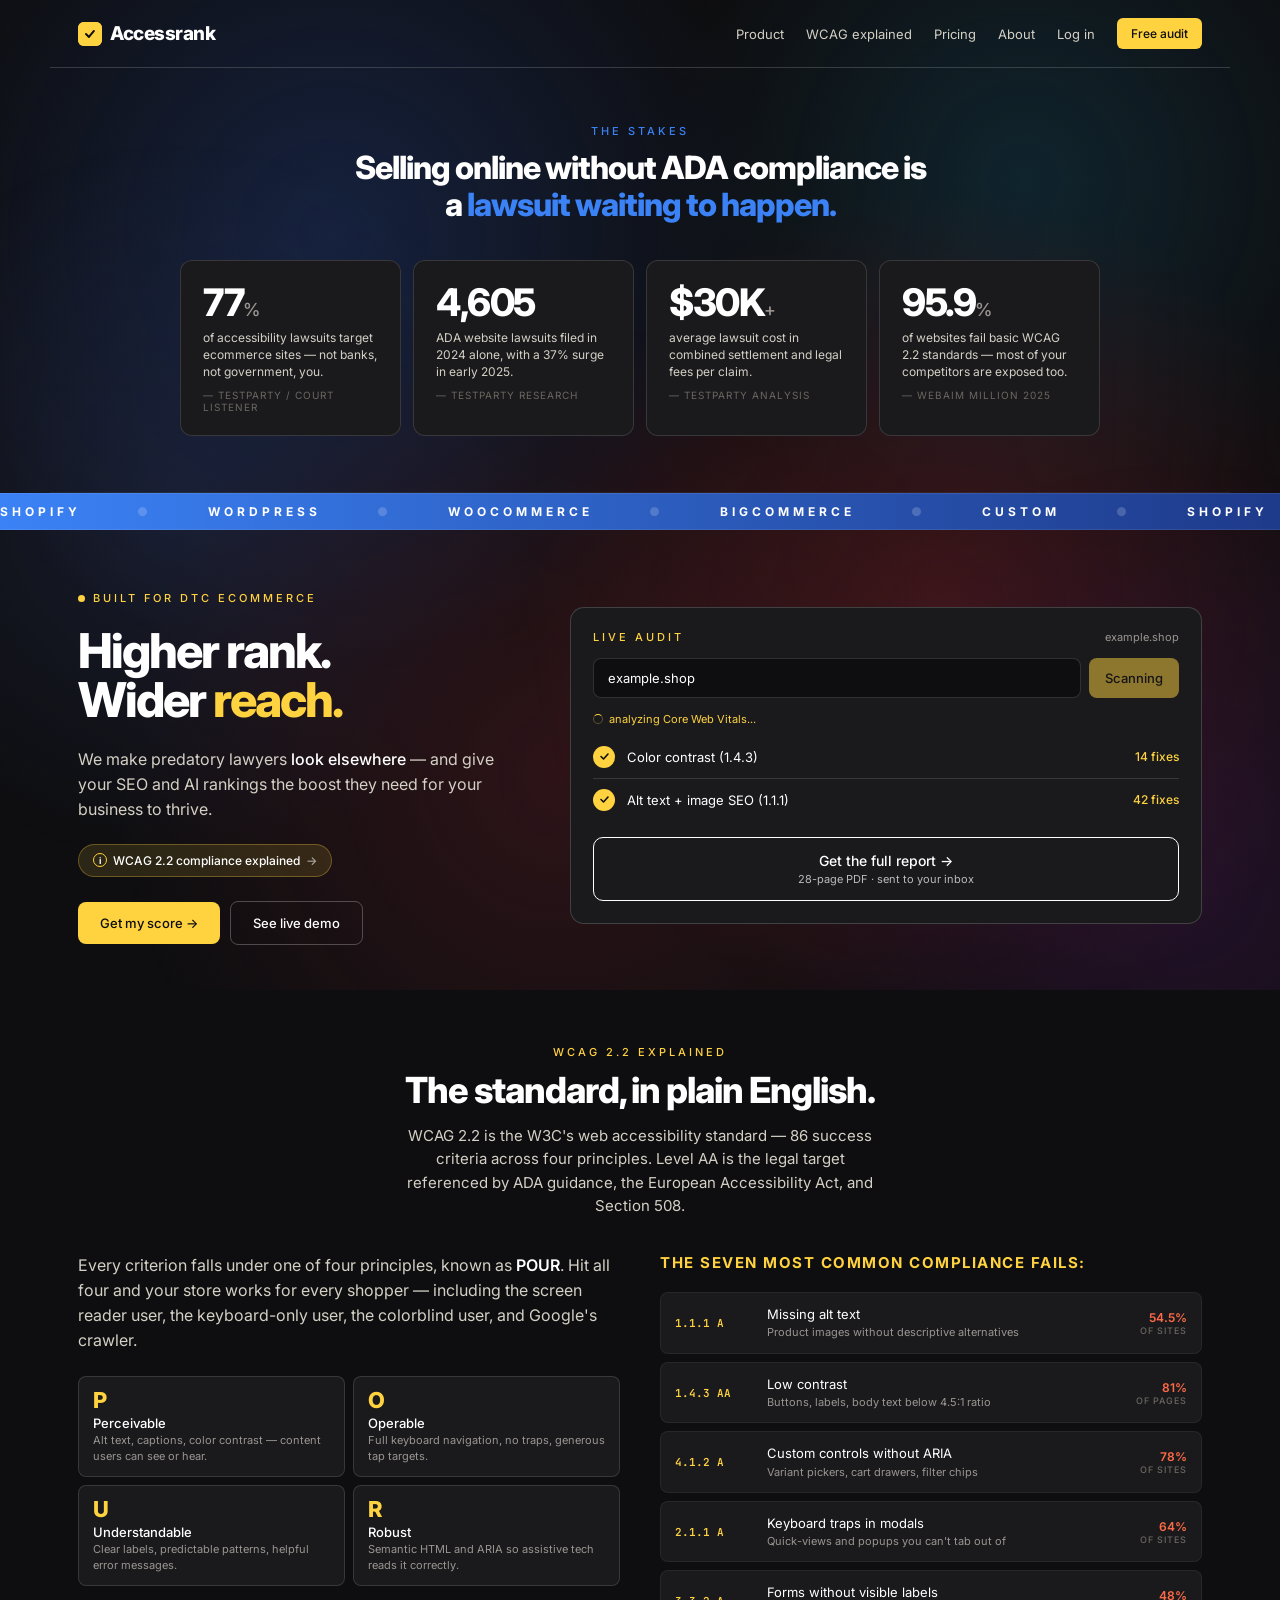
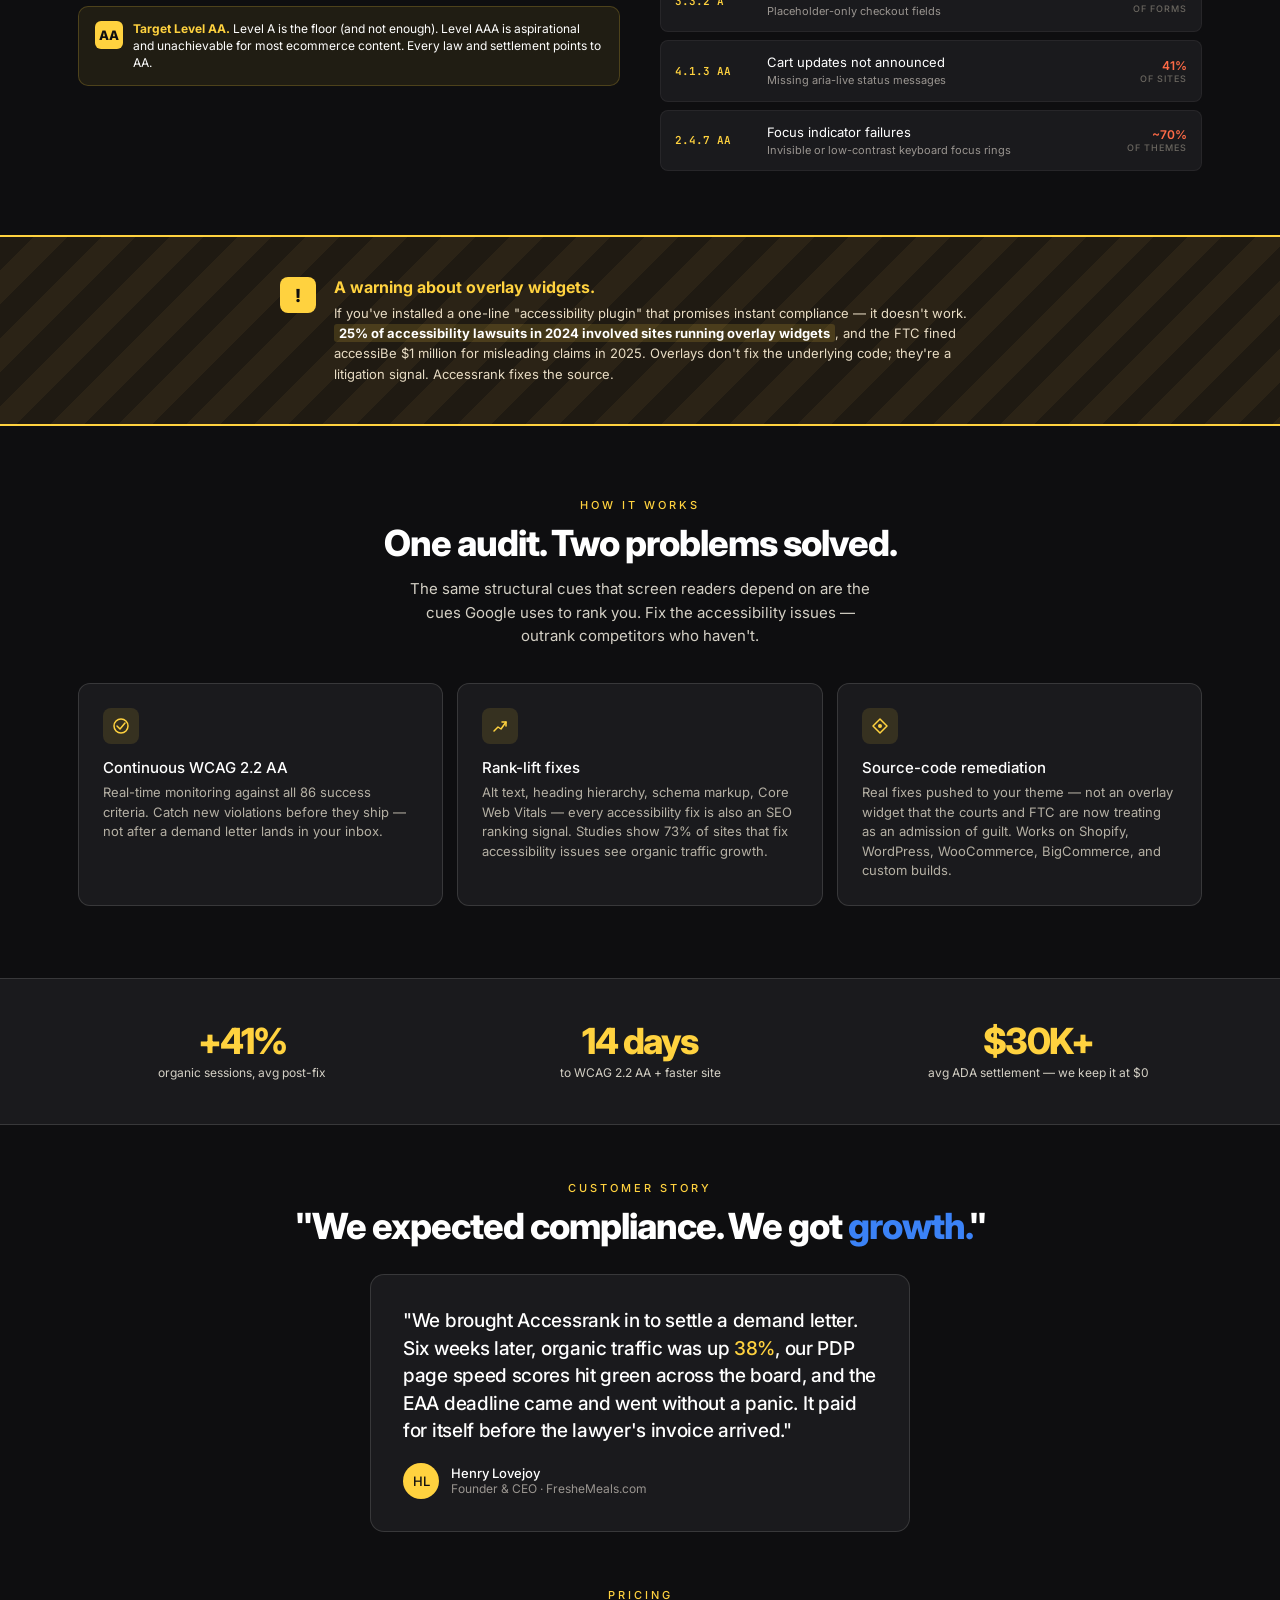
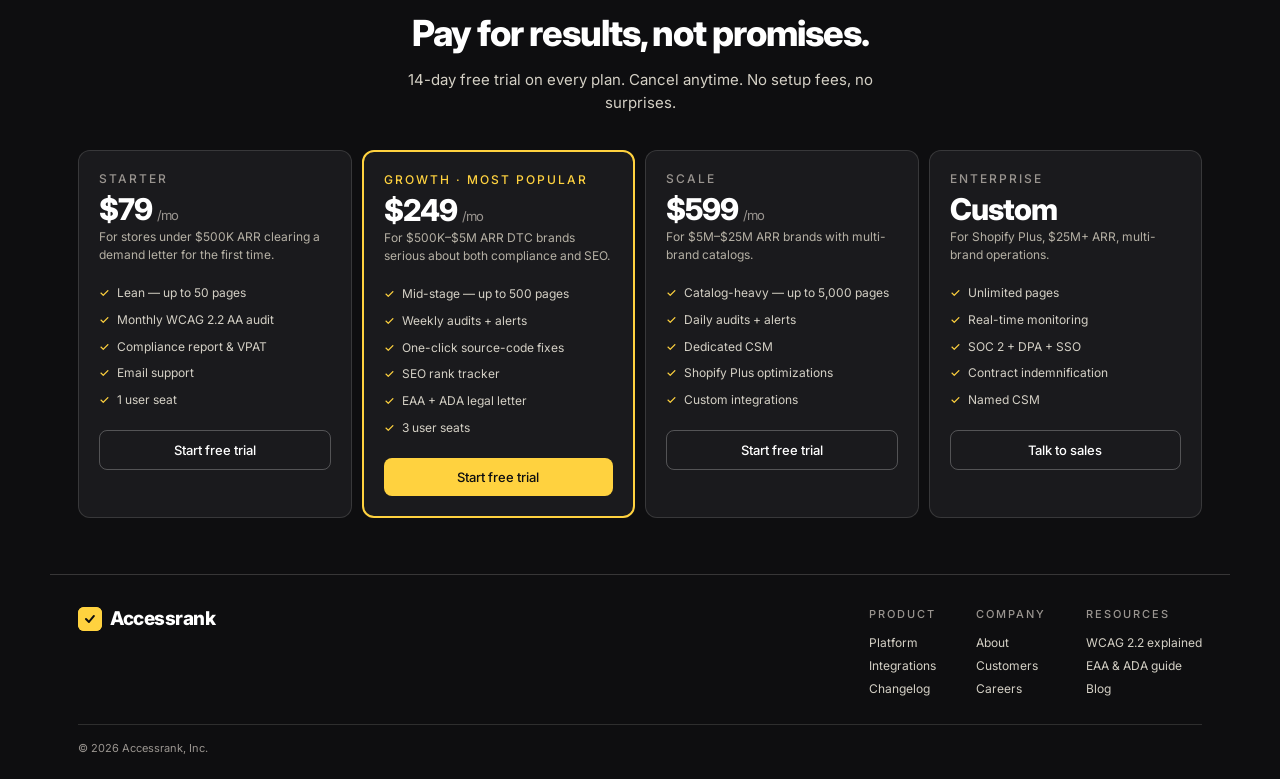
==== index.html @ 494b072c "Add files via upload" ====
<!DOCTYPE html>
<html lang="en">
<head>
  <meta charset="UTF-8" />
  <meta name="viewport" content="width=device-width, initial-scale=1.0" />
  <title>Accessrank — WCAG 2.2 Accessibility Audits for DTC Ecommerce</title>
  <meta name="description" content="Accessrank fixes WCAG 2.2 accessibility violations at the source code level — protecting DTC stores from ADA litigation and boosting SEO rankings." />
  <meta property="og:title" content="Accessrank — Higher rank. Wider reach." />
  <meta property="og:description" content="We make predatory lawyers look elsewhere — and give your SEO and AI rankings the boost they need for your business to thrive." />
  <meta property="og:type" content="website" />

  <!-- Fonts -->
  <link rel="preconnect" href="https://fonts.googleapis.com" />
  <link rel="preconnect" href="https://fonts.gstatic.com" crossorigin />
  <link href="https://fonts.googleapis.com/css2?family=Inter:wght@400;500;600;800&family=JetBrains+Mono:wght@600&display=swap" rel="stylesheet" />

  <style>
/* ==================================================================
   ACCESSRANK — STYLES
   ==================================================================
   Sections (Cmd/Ctrl+F to jump):
     1. DESIGN TOKENS  — colors, type, spacing variables
     2. RESET / BASE
     3. NAV + MOBILE MENU
     4. HERO
     5. AUDIT CARD (live audit widget)
     6. MARQUEE (scrolling platform list)
     7. RISK STRIP ("The stakes")
     8. WCAG 2.2 EXPLAINER
     9. OVERLAY WARNING
    10. FEATURES ("How it works")
    11. STATS STRIP
    12. TESTIMONIAL
    13. PRICING
    14. FOOTER
    15. RESPONSIVE
    16. SCROLL-TRIGGERED FADE-IN
   ================================================================== */


/* ==================================================================
   1. DESIGN TOKENS
   ================================================================== */
:root {
  --brand:           #FFD23F;
  --brand-soft:      rgba(255, 210, 63, 0.12);
  --brand-border:    rgba(255, 210, 63, 0.30);
  --warning:         #FF6B47;
  --warning-soft:    #FF8B6E;
  --stakes-accent:   #3B82F6;

  --bg:              #0E0E10;
  --surface:         #1A1A1D;
  --text:            #FFFFFF;
  --text-soft:       #D4D0C5;
  --text-muted:      #B5B0A4;
  --text-faint:      #9A9590;
  --text-fainter:    #6B6760;
  --hairline:        rgba(240, 237, 229, 0.14);
  --hairline-strong: rgba(240, 237, 229, 0.18);

  --h1-size:         48px;
  --h2-size:         36px;
  --body-size:       16px;
  --caption-size:    11px;

  --ease-out:        cubic-bezier(0.23, 1, 0.32, 1);
}


/* ==================================================================
   2. RESET / BASE
   ================================================================== */
* { box-sizing: border-box; }

html { scroll-behavior: smooth; }

body {
  font-family: 'Inter', system-ui, -apple-system, sans-serif;
  background: var(--bg);
  color: var(--text-soft);
  margin: 0;
  border-radius: 12px;
  overflow-x: hidden;
  position: relative;
  isolation: isolate;
}

/* ──────────────────────────────────────────────────────────────────
   ANIMATED GRADIENT BACKGROUND LAYERS
   Two pseudo-elements layered behind all page content. Each holds
   multiple radial-gradient "blobs" that drift slowly on independent
   timing cycles. Six blobs total, distributed across upper and lower
   halves, including a dark red accent that ties to the warning red
   used elsewhere on the site.
   Honors prefers-reduced-motion (real WCAG 2.2 concern).
   ────────────────────────────────────────────────────────────────── */
body::before,
body::after {
  content: '';
  position: fixed;
  inset: -10%;
  pointer-events: none;
  z-index: -1;
}

body::before {
  background:
    /* Center-left navy */
    radial-gradient(800px circle at 30% 30%,
      rgba(28, 50, 100, 0.55) 0%,
      rgba(28, 50, 100, 0) 55%),
    /* Center-right red — primary red presence */
    radial-gradient(700px circle at 70% 65%,
      rgba(110, 30, 35, 0.50) 0%,
      rgba(110, 30, 35, 0) 60%),
    /* Upper-right teal */
    radial-gradient(600px circle at 75% 25%,
      rgba(20, 70, 90, 0.40) 0%,
      rgba(20, 70, 90, 0) 60%);
  animation: blob-drift-1 18s ease-in-out infinite alternate;
}

body::after {
  background:
    /* Lower-center red — secondary red presence */
    radial-gradient(750px circle at 45% 80%,
      rgba(90, 28, 35, 0.42) 0%,
      rgba(90, 28, 35, 0) 60%),
    /* Lower-right eggplant */
    radial-gradient(700px circle at 85% 90%,
      rgba(60, 22, 70, 0.45) 0%,
      rgba(60, 22, 70, 0) 60%),
    /* Mid-left slate-blue */
    radial-gradient(600px circle at 20% 55%,
      rgba(40, 50, 90, 0.40) 0%,
      rgba(40, 50, 90, 0) 60%);
  animation: blob-drift-2 22s ease-in-out infinite alternate;
}

@keyframes blob-drift-1 {
  0%   { transform: translate(-15%, -10%) scale(1);    }
  50%  { transform: translate(20%, 12%)   scale(1.15); }
  100% { transform: translate(-8%, 18%)   scale(0.95); }
}

@keyframes blob-drift-2 {
  0%   { transform: translate(15%, 10%)   scale(1);    }
  33%  { transform: translate(-22%, -8%)  scale(1.12); }
  66%  { transform: translate(18%, 15%)   scale(0.95); }
  100% { transform: translate(-12%, -15%) scale(1.08); }
}

@media (prefers-reduced-motion: reduce) {
  body::before,
  body::after { animation: none; }
}

a { text-decoration: none; }
button { font-family: inherit; cursor: pointer; border: none; background: transparent; }
button:focus-visible { outline: 2px solid var(--brand); outline-offset: 2px; border-radius: 4px; }


/* ==================================================================
   3. NAV + MOBILE MENU
   ================================================================== */
.nav {
  display: flex;
  align-items: center;
  justify-content: space-between;
  padding: 18px 28px;
  border-bottom: 1px solid var(--hairline-strong);
  max-width: 1180px;
  margin: 0 auto;
}

.logo {
  display: flex;
  align-items: center;
  gap: 8px;
  font-weight: 800;
  font-size: 19px;
  letter-spacing: -0.5px;
  color: var(--text);
}

/* ==================================================================
   LOGO MARK ANIMATION
   ================================================================== */
.logo-mark {
  width: 24px;
  height: 24px;
  border-radius: 6px;
  display: inline-flex;
  align-items: center;
  justify-content: center;
  position: relative;
  overflow: hidden;
  background: var(--brand);
  flex-shrink: 0;
}

.logo-mark .layer {
  position: absolute;
  inset: 0;
  pointer-events: none;
  z-index: 1;
}
.logo-mark .layer-red {
  background: #E0432B;
  transform: translate(-110%, 110%);
  animation: logoWipeRed 5s ease-in-out 1 forwards;
}
.logo-mark .layer-green {
  background: #4ADE80;
  transform: translate(110%, -110%);
  animation: logoWipeGreen 5s ease-in-out 1 forwards;
}
.logo-mark .layer-yellow {
  background: var(--brand);
  transform: translate(-110%, 110%);
  animation: logoWipeYellowReturn 5s ease-in-out 1 forwards;
}

.logo-mark .icon {
  position: absolute;
  inset: 0;
  display: flex;
  align-items: center;
  justify-content: center;
  z-index: 2;
  pointer-events: none;
}
.logo-mark .icon svg {
  width: 58%;
  height: 58%;
  display: block;
}
.logo-mark .icon-yellow { animation: logoIconYellow 5s ease-in-out 1 forwards; }
.logo-mark .icon-red    { opacity: 0; animation: logoIconRed   5s ease-in-out 1 forwards; }
.logo-mark .icon-green  { opacity: 0; animation: logoIconGreen 5s ease-in-out 1 forwards; transform-origin: 50% 50%; }

.logo-mark .swipe {
  position: absolute;
  top: -50%; left: -150%;
  width: 200%; height: 200%;
  pointer-events: none;
  z-index: 4;
  filter: blur(0.5px);
  opacity: 0;
}
.logo-mark .swipe-1,
.logo-mark .swipe-3 {
  background: linear-gradient(45deg,  transparent 45%, rgba(255,255,255,0.85) 50%, transparent 55%);
}
.logo-mark .swipe-2 {
  background: linear-gradient(-45deg, transparent 45%, rgba(255,255,255,0.85) 50%, transparent 55%);
}
.logo-mark .swipe-1 { animation: logoSwipe1 5s ease-in-out 1 forwards; }
.logo-mark .swipe-2 { animation: logoSwipe2 5s ease-in-out 1 forwards; }
.logo-mark .swipe-3 { animation: logoSwipe3 5s ease-in-out 1 forwards; }

@keyframes logoWipeRed {
  0%, 13%   { transform: translate(-110%, 110%); }
  22%, 40%  { transform: translate(0, 0); }
  48%, 100% { transform: translate(110%, -110%); }
}
@keyframes logoWipeGreen {
  0%, 38%   { transform: translate(110%, -110%); }
  47%, 70%  { transform: translate(0, 0); }
  77%, 100% { transform: translate(-110%, 110%); }
}
@keyframes logoWipeYellowReturn {
  0%, 68%   { transform: translate(-110%, 110%); }
  77%, 100% { transform: translate(0, 0); }
}
@keyframes logoIconYellow {
  0%, 18%   { opacity: 1; }
  22%, 72%  { opacity: 0; }
  82%, 100% { opacity: 1; }
}
@keyframes logoIconRed {
  0%, 18%   { opacity: 0; }
  25%, 38%  { opacity: 1; }
  44%, 100% { opacity: 0; }
}
@keyframes logoIconGreen {
  0%, 43%   { opacity: 0; transform: scale(1); }
  50%       { opacity: 1; transform: scale(1); }
  56%       { opacity: 1; transform: scale(1); }
  63%       { opacity: 1; transform: scale(1.42); }
  68%       { opacity: 1; transform: scale(0.96); }
  72%       { opacity: 1; transform: scale(1); }
  78%, 100% { opacity: 0; transform: scale(1); }
}
@keyframes logoSwipe1 {
  0%, 11%   { transform: translate(-50%, 50%);  opacity: 0; }
  13%       { transform: translate(-50%, 50%);  opacity: 1; }
  21%       { transform: translate(50%, -50%);  opacity: 1; }
  23%, 100% { opacity: 0; }
}
@keyframes logoSwipe2 {
  0%, 38%   { transform: translate(50%, -50%);  opacity: 0; }
  40%       { transform: translate(50%, -50%);  opacity: 1; }
  46%       { transform: translate(-50%, 50%);  opacity: 1; }
  48%, 100% { opacity: 0; }
}
@keyframes logoSwipe3 {
  0%, 68%   { transform: translate(-50%, 50%);  opacity: 0; }
  70%       { transform: translate(-50%, 50%);  opacity: 1; }
  76%       { transform: translate(50%, -50%);  opacity: 1; }
  78%, 100% { opacity: 0; }
}

.nav-right {
  display: flex;
  gap: 22px;
  align-items: center;
  font-size: 13px;
}

.nav-right a:not(.cta-nav) {
  color: var(--text-soft);
  transition: color 0.15s;
}

.nav-right a:not(.cta-nav):hover { color: var(--text); }

.cta-nav {
  background: var(--brand);
  color: var(--bg);
  padding: 8px 14px;
  border-radius: 6px;
  font-weight: 500;
  font-size: 12px;
  transition: opacity 0.15s ease;
}

.cta-nav:hover { opacity: 0.85; }

.hamburger {
  display: none;
  flex-direction: column;
  gap: 4px;
  padding: 8px;
}

.ham-line {
  width: 22px;
  height: 2px;
  background: var(--text);
  border-radius: 2px;
  transition: transform 0.2s, opacity 0.2s;
}

.hamburger[aria-expanded="true"] .ham-line:nth-child(1) {
  transform: translateY(6px) rotate(45deg);
}
.hamburger[aria-expanded="true"] .ham-line:nth-child(2) { opacity: 0; }
.hamburger[aria-expanded="true"] .ham-line:nth-child(3) {
  transform: translateY(-6px) rotate(-45deg);
}

.mobile-menu {
  display: none;
  flex-direction: column;
  gap: 0;
  position: absolute;
  top: 60px;
  left: 0;
  right: 0;
  background: var(--bg);
  border-bottom: 1px solid var(--hairline-strong);
  padding: 16px 28px;
  z-index: 100;
}

.mobile-menu.open { display: flex; }

.mobile-menu a {
  color: var(--text-soft);
  padding: 14px 0;
  border-bottom: 1px solid var(--hairline);
  font-size: 15px;
}

.mobile-menu a:last-child { border-bottom: none; }

.mobile-menu .cta-mobile {
  background: var(--brand);
  color: var(--bg);
  margin-top: 12px;
  padding: 14px !important;
  text-align: center;
  border-radius: 8px;
  font-weight: 600;
}


/* ==================================================================
   4. HERO
   ================================================================== */
.hero {
  display: grid;
  grid-template-columns: 0.75fr 1fr;
  gap: 18px;
  padding: 56px 28px 36px;
  align-items: center;
  max-width: 1180px;
  margin: 0 auto;
}

.eyebrow {
  display: inline-flex;
  align-items: center;
  gap: 8px;
  font-size: var(--caption-size);
  letter-spacing: 3px;
  color: var(--brand);
  font-weight: 500;
  margin-bottom: 22px;
}

.pulse-dot {
  width: 7px;
  height: 7px;
  border-radius: 50%;
  background: var(--brand);
  animation: pulse 2s ease-in-out infinite;
}

@keyframes pulse {
  0%, 100% { opacity: 1; }
  50%      { opacity: 0.3; }
}

.hero h1 {
  font-size: var(--h1-size);
  line-height: 1.02;
  letter-spacing: -2px;
  font-weight: 800;
  margin: 0 0 22px;
  color: var(--text);
}

.hero h1 .accent { color: var(--brand); }

.sub {
  font-size: var(--body-size);
  line-height: 1.55;
  color: var(--text-soft);
  max-width: 440px;
  margin: 0 0 22px;
}

.sub .highlight {
  color: var(--text);
  font-weight: 500;
}

.wcag-link {
  display: inline-flex;
  align-items: center;
  gap: 6px;
  padding: 8px 14px;
  background: var(--brand-soft);
  color: #FFFFFF;
  border: 1px solid var(--brand-border);
  border-radius: 100px;
  font-size: 12px;
  font-weight: 500;
  margin-bottom: 24px;
  transition: background 0.2s;
}

.wcag-link:hover { background: rgba(255, 210, 63, 0.18); }

.info-circle {
  width: 14px;
  height: 14px;
  border-radius: 50%;
  border: 1.5px solid var(--brand);
  display: inline-flex;
  align-items: center;
  justify-content: center;
  font-size: 9px;
  font-weight: 700;
  line-height: 1;
}

.cta-row {
  display: flex;
  gap: 10px;
  align-items: center;
}

.btn-primary {
  background: var(--brand);
  color: var(--bg);
  padding: 13px 22px;
  border-radius: 8px;
  font-weight: 500;
  font-size: 13px;
  transition: opacity 0.15s ease;
}

.btn-primary:hover { opacity: 0.85; }

.btn-secondary {
  background: transparent;
  color: var(--text);
  padding: 13px 22px;
  border-radius: 8px;
  font-weight: 500;
  font-size: 13px;
  border: 1px solid rgba(255, 255, 255, 0.25);
  transition: background 0.15s ease, border-color 0.15s ease;
}

.btn-secondary:hover {
  background: rgba(255, 255, 255, 0.06);
  border-color: rgba(255, 255, 255, 0.4);
}


/* ==================================================================
   5. AUDIT CARD
   ================================================================== */
.audit-card {
  background: var(--surface);
  border-radius: 14px;
  padding: 22px;
  border: 1px solid var(--hairline-strong);
}

.audit-head {
  display: flex;
  justify-content: space-between;
  align-items: center;
  margin-bottom: 14px;
}

.audit-title {
  font-size: 11px;
  letter-spacing: 3px;
  color: var(--brand);
  font-weight: 500;
}

.audit-meta {
  font-size: 11px;
  color: var(--text-faint);
}

.url-form {
  display: flex;
  gap: 8px;
  margin-bottom: 14px;
}

.url-input {
  flex: 1;
  background: var(--bg);
  border: 1px solid rgba(240, 237, 229, 0.15);
  color: var(--text);
  padding: 11px 14px;
  border-radius: 8px;
  font-size: 13px;
  font-family: inherit;
  outline: none;
  transition: border-color 0.15s;
}

.url-input::placeholder { color: var(--text-fainter); }
.url-input:focus { border-color: var(--brand); }

.scan-btn {
  background: var(--brand);
  color: var(--bg);
  padding: 11px 16px;
  border-radius: 8px;
  font-weight: 500;
  font-size: 13px;
  white-space: nowrap;
  transition: opacity 0.15s;
}

.scan-btn:hover { opacity: 0.85; }
.scan-btn:disabled { opacity: 0.5; cursor: not-allowed; }

.scan-status {
  font-size: 11px;
  color: var(--text-faint);
  margin-bottom: 10px;
  min-height: 14px;
  display: flex;
  align-items: center;
  gap: 6px;
}

.scan-status.active { color: var(--brand); }

.scan-spinner {
  width: 10px;
  height: 10px;
  border: 1.5px solid rgba(255, 210, 63, 0.3);
  border-top-color: var(--brand);
  border-radius: 50%;
  animation: spin 0.7s linear infinite;
}

@keyframes spin { to { transform: rotate(360deg); } }

.audit-rows {
  display: flex;
  flex-direction: column;
}

.audit-row {
  display: flex;
  align-items: center;
  gap: 12px;
  padding: 10px 0;
  border-bottom: 1px solid var(--hairline);
  font-size: 13px;
  opacity: 0;
  transform: translateY(6px);
  transition: opacity 0.4s var(--ease-out), transform 0.4s var(--ease-out);
}

.audit-row.visible {
  opacity: 1;
  transform: translateY(0);
}

.audit-row:last-child { border-bottom: none; }

.check-circle {
  width: 22px;
  height: 22px;
  border-radius: 50%;
  background: var(--brand);
  display: inline-flex;
  align-items: center;
  justify-content: center;
  flex-shrink: 0;
}

.row-label { color: var(--text); flex: 1; }
.row-meta  { color: var(--brand); font-size: 12px; font-weight: 500; }

.empty-state {
  padding: 24px 12px;
  text-align: center;
  color: var(--text-faint);
  font-size: 13px;
}

.report-cta {
  margin-top: 16px;
  padding: 14px;
  background: transparent;
  color: var(--text);
  border: 1px solid var(--text);
  border-radius: 10px;
  text-align: center;
  font-weight: 500;
  font-size: 14px;
  width: 100%;
  font-family: inherit;
  transition: background 0.18s ease, color 0.18s ease, border-color 0.18s ease;
}

.report-cta:hover,
.report-cta:focus-visible {
  background: var(--brand);
  color: var(--bg);
  border-color: var(--brand);
}

/* On hover, the sub-text inverts back to dark-on-yellow */
.report-cta:hover .report-cta-sub,
.report-cta:focus-visible .report-cta-sub {
  color: rgba(14, 14, 16, 0.7);
}

.report-cta-sub {
  display: block;
  font-size: 11px;
  color: rgba(255, 255, 255, 0.7);
  margin-top: 3px;
  font-weight: 400;
}

.check-anim {
  stroke-dasharray: 16;
  stroke-dashoffset: 16;
  animation: drawCheck 0.6s var(--ease-out) forwards;
}

@keyframes drawCheck {
  0%       { stroke-dashoffset: 16; }
  60%, 100% { stroke-dashoffset: 0; }
}


/* ==================================================================
   6. MARQUEE
   ================================================================== */
.marquee {
  background: linear-gradient(90deg, #3B82F6 0%, #1E3A8A 100%);
  color: #FFFFFF;
  padding: 10px 0;
  overflow: hidden;
  border-top: 1px solid rgba(255, 255, 255, 0.08);
  border-bottom: 1px solid rgba(255, 255, 255, 0.08);
}

.marquee-track {
  display: flex;
  gap: 56px;
  animation: marquee-scroll 28s linear infinite;
  white-space: nowrap;
  width: max-content;
}

.marquee-track .item {
  font-size: 12px;
  font-weight: 700;
  letter-spacing: 4px;
  display: inline-flex;
  align-items: center;
  gap: 56px;
}

.marquee-track .sep {
  color: rgba(255, 255, 255, 0.45);
  opacity: 0.4;
  font-size: 12px;
}

@keyframes marquee-scroll {
  from { transform: translateX(0); }
  to   { transform: translateX(-50%); }
}


/* ==================================================================
   7. RISK STRIP
   ================================================================== */
.risk-strip {
  padding: 56px 28px;
  border-bottom: 1px solid rgba(240, 237, 229, 0.06);
  max-width: 1180px;
  margin: 0 auto;
}

.risk-eyebrow {
  font-size: 11px;
  letter-spacing: 3px;
  color: var(--stakes-accent);
  font-weight: 500;
  margin-bottom: 12px;
  text-align: center;
}

.risk-title {
  font-size: 32px;
  line-height: 1.15;
  letter-spacing: -1px;
  font-weight: 800;
  margin: 0 auto 36px;
  color: var(--text);
  text-align: center;
  max-width: 580px;
}

.risk-title .red { color: var(--stakes-accent); }

.risk-grid {
  display: grid;
  grid-template-columns: repeat(4, 1fr);
  gap: 12px;
  max-width: 920px;
  margin: 0 auto;
}

.risk-card {
  padding: 22px;
  background: var(--surface);
  border-radius: 12px;
  border: 1px solid var(--hairline);
}

.risk-num {
  font-size: 38px;
  font-weight: 800;
  letter-spacing: -1.5px;
  color: var(--text);
  line-height: 1;
  margin-bottom: 8px;
}

.risk-num .small {
  font-size: 18px;
  color: var(--text-faint);
  font-weight: 500;
}

.risk-label {
  font-size: 12px;
  color: var(--text-soft);
  line-height: 1.45;
  margin-bottom: 8px;
}

.risk-source {
  font-size: 10px;
  color: var(--text-fainter);
  letter-spacing: 1px;
  text-transform: uppercase;
}


/* ==================================================================
   8. WCAG 2.2 EXPLAINER
   ================================================================== */
.wcag-section {
  padding: 64px 28px;
  max-width: 1180px;
  margin: 0 auto;
}

.section-eyebrow {
  font-size: 11px;
  letter-spacing: 3px;
  color: var(--brand);
  font-weight: 500;
  margin-bottom: 12px;
  text-align: center;
}

h2 {
  font-size: var(--h2-size);
  line-height: 1.1;
  letter-spacing: -1px;
  font-weight: 800;
  margin: 0 0 14px;
  color: var(--text);
}

.section-h2-center { text-align: center; }

.section-sub {
  font-size: 15px;
  color: var(--text-soft);
  text-align: center;
  max-width: 480px;
  margin: 0 auto 36px;
  line-height: 1.55;
}

.wcag-grid {
  display: grid;
  grid-template-columns: 1fr 1fr;
  gap: 40px;
  align-items: start;
}

.wcag-section h2.section-h2-center {
  text-align: center;
  margin-bottom: 14px;
}

.wcag-lede {
  font-size: 16px;
  line-height: 1.55;
  color: var(--text-soft);
  margin: 0 0 24px;
}

.wcag-lede strong {
  color: var(--text);
  font-weight: 600;
}

.pour {
  display: grid;
  grid-template-columns: repeat(2, 1fr);
  gap: 8px;
  margin-bottom: 20px;
}

.pour-item {
  padding: 12px 14px;
  background: var(--surface);
  border-radius: 8px;
  border: 1px solid var(--hairline);
}

.pour-letter {
  font-size: 22px;
  font-weight: 800;
  color: var(--brand);
  letter-spacing: -1px;
  line-height: 1;
  margin-bottom: 4px;
}

.pour-name {
  font-size: 13px;
  font-weight: 500;
  color: var(--text);
  margin-bottom: 2px;
}

.pour-desc {
  font-size: 11px;
  color: var(--text-faint);
  line-height: 1.4;
}

.wcag-meta-row {
  display: flex;
  gap: 10px;
  padding: 14px 16px;
  background: rgba(255, 210, 63, 0.08);
  border: 1px solid rgba(255, 210, 63, 0.20);
  border-radius: 10px;
}

.icon-box {
  width: 28px;
  height: 28px;
  background: var(--brand);
  color: var(--bg);
  border-radius: 6px;
  display: flex;
  align-items: center;
  justify-content: center;
  font-weight: 800;
  font-size: 13px;
  flex-shrink: 0;
}

.wcag-meta-text {
  font-size: 12px;
  color: var(--text);
  line-height: 1.4;
}

.wcag-meta-text strong { color: var(--brand); }

.criteria-list {
  display: flex;
  flex-direction: column;
  gap: 8px;
}

.criteria-head {
  font-size: 15px;
  letter-spacing: 1.5px;
  color: var(--brand);
  font-weight: 700;
  margin-bottom: 20px;
}

.criteria-row {
  display: grid;
  grid-template-columns: 80px 1fr 60px;
  gap: 12px;
  padding: 12px 14px;
  background: var(--surface);
  border-radius: 8px;
  border: 1px solid rgba(240, 237, 229, 0.06);
  align-items: center;
}

.criteria-id {
  font-family: 'JetBrains Mono', ui-monospace, monospace;
  font-size: 11px;
  color: var(--brand);
  font-weight: 600;
}

.criteria-body {
  font-size: 13px;
  color: var(--text);
  line-height: 1.4;
}

.criteria-body .desc {
  display: block;
  font-size: 11px;
  color: var(--text-faint);
  margin-top: 2px;
  font-weight: 400;
}

.criteria-freq {
  font-size: 12px;
  color: var(--warning);
  font-weight: 600;
  text-align: right;
}

.criteria-freq .small {
  font-size: 9px;
  color: var(--text-fainter);
  display: block;
  letter-spacing: 1px;
  text-transform: uppercase;
  font-weight: 500;
}


/* ==================================================================
   9. OVERLAY WARNING
   ================================================================== */
.overlay-warning {
  padding: 40px 28px;
  background:
    repeating-linear-gradient(
      135deg,
      #1F1A12 0 24px,
      #2B2316 24px 48px
    );
  border-top: 2px solid var(--brand);
  border-bottom: 2px solid var(--brand);
}

.overlay-card {
  max-width: 720px;
  margin: 0 auto;
  display: flex;
  gap: 18px;
  align-items: flex-start;
}

.overlay-icon {
  width: 36px;
  height: 36px;
  background: var(--brand);
  color: var(--bg);
  border-radius: 8px;
  display: flex;
  align-items: center;
  justify-content: center;
  font-weight: 800;
  font-size: 18px;
  flex-shrink: 0;
}

.overlay-content h3 {
  font-size: 16px;
  font-weight: 700;
  color: var(--brand);
  margin: 0 0 6px;
}

.overlay-content p {
  font-size: 13px;
  color: #E8DCC4;
  line-height: 1.55;
  margin: 0;
}

.overlay-content p strong {
  color: #FFFFFF;
  font-weight: 700;
  background: rgba(255, 210, 63, 0.15);
  padding: 1px 5px;
  border-radius: 3px;
}


/* ==================================================================
   10. FEATURES
   ================================================================== */
.features {
  padding: 72px 28px;
  max-width: 1180px;
  margin: 0 auto;
}

.feature-grid {
  display: grid;
  grid-template-columns: repeat(3, 1fr);
  gap: 14px;
}

.feature-card {
  background: var(--surface);
  border-radius: 12px;
  padding: 24px;
  border: 1px solid var(--hairline);
}

.feature-icon {
  width: 36px;
  height: 36px;
  border-radius: 8px;
  background: var(--brand-soft);
  display: flex;
  align-items: center;
  justify-content: center;
  margin-bottom: 14px;
}

.feature-title {
  font-size: 15px;
  font-weight: 500;
  color: var(--text);
  margin: 0 0 6px;
}

.feature-desc {
  font-size: 13px;
  color: var(--text-muted);
  line-height: 1.5;
  margin: 0;
}


/* ==================================================================
   11. STATS STRIP
   ================================================================== */
.stats-strip {
  padding: 44px 28px;
  background: var(--surface);
  border-top: 1px solid var(--hairline);
  border-bottom: 1px solid var(--hairline);
}

.stats-strip-inner {
  max-width: 1180px;
  margin: 0 auto;
  display: grid;
  grid-template-columns: repeat(3, 1fr);
  gap: 14px;
}

.stat { text-align: center; }

.stat-num {
  font-size: 36px;
  font-weight: 800;
  letter-spacing: -1.5px;
  color: var(--brand);
  line-height: 1;
  margin-bottom: 6px;
}

.stat-label {
  font-size: 12px;
  color: var(--text-soft);
}


/* ==================================================================
   12. TESTIMONIAL
   ================================================================== */
.testimonial {
  padding: 56px 28px 28px;
  max-width: 1180px;
  margin: 0 auto;
}

.accent-yellow { color: var(--brand); }
.accent-blue { color: var(--stakes-accent); }

.quote-card {
  background: var(--surface);
  border-radius: 14px;
  padding: 32px;
  border: 1px solid var(--hairline);
  max-width: 540px;
  margin: 28px auto 0;
}

.quote-text {
  font-size: 19px;
  line-height: 1.45;
  color: var(--text);
  font-weight: 500;
  letter-spacing: -0.3px;
  margin: 0 0 18px;
}

.quote-text .y { color: var(--brand); }

.quote-attr {
  display: flex;
  align-items: center;
  gap: 12px;
}

.avatar {
  width: 36px;
  height: 36px;
  border-radius: 50%;
  background: var(--brand);
  color: var(--bg);
  display: flex;
  align-items: center;
  justify-content: center;
  font-weight: 500;
  font-size: 13px;
}

.quote-name {
  font-size: 13px;
  color: var(--text);
  font-weight: 500;
}

.quote-role {
  font-size: 12px;
  color: var(--text-faint);
}


/* ==================================================================
   13. PRICING
   ================================================================== */
.pricing {
  padding: 28px 28px 56px;
  max-width: 1180px;
  margin: 0 auto;
}

.pricing-grid {
  display: grid;
  grid-template-columns: repeat(4, 1fr);
  gap: 10px;
}

/* Tablet — 4 cards become 2x2 (4 across is too cramped under ~960px) */
@media (max-width: 960px) {
  .pricing-grid { grid-template-columns: repeat(2, 1fr); }
}

.price-card {
  background: var(--surface);
  border-radius: 12px;
  padding: 20px;
  border: 1px solid var(--hairline);
}

.price-card.featured {
  border: 2px solid var(--brand);
}

.price-tier {
  font-size: 12px;
  letter-spacing: 2px;
  color: var(--text-faint);
  font-weight: 500;
  margin-bottom: 8px;
}

.price-tier.featured-tier { color: var(--brand); }

.price-amount {
  font-size: 30px;
  font-weight: 800;
  color: var(--text);
  letter-spacing: -1px;
  line-height: 1;
  margin-bottom: 4px;
}

.price-amount .per {
  font-size: 13px;
  color: var(--text-faint);
  font-weight: 400;
  margin-left: 5px;
}

.price-desc {
  font-size: 12px;
  color: var(--text-muted);
  margin-bottom: 16px;
  line-height: 1.5;
}

.price-features {
  list-style: none;
  padding: 0;
  margin: 0 0 16px;
}

.price-features li {
  font-size: 12px;
  color: var(--text-soft);
  padding: 5px 0 5px 18px;
  position: relative;
  line-height: 1.4;
}

.price-features li::before {
  content: '✓';
  position: absolute;
  left: 0;
  color: var(--brand);
  font-weight: 500;
}

.price-cta {
  background: transparent;
  color: var(--text);
  padding: 11px;
  border-radius: 8px;
  font-weight: 500;
  font-size: 13px;
  border: 1px solid rgba(255, 255, 255, 0.25);
  width: 100%;
  font-family: inherit;
  transition: background 0.15s ease;
}

.price-cta:hover { background: rgba(255, 255, 255, 0.06); }

.price-cta.featured-cta {
  background: var(--brand);
  color: var(--bg);
  border: none;
}

.price-cta.featured-cta:hover {
  background: var(--brand);
  opacity: 0.85;
}


/* ==================================================================
   14. FOOTER
   ================================================================== */
.footer {
  padding: 32px 28px 24px;
  border-top: 1px solid var(--hairline-strong);
  max-width: 1180px;
  margin: 0 auto;
}

.footer-top {
  display: flex;
  justify-content: space-between;
  align-items: flex-start;
  margin-bottom: 24px;
}

.footer-cols {
  display: flex;
  gap: 40px;
  font-size: 12px;
}

.footer-col h4 {
  font-size: 11px;
  letter-spacing: 2px;
  color: var(--text-faint);
  font-weight: 500;
  margin: 0 0 10px;
}

.footer-col a {
  display: block;
  color: var(--text-soft);
  padding: 4px 0;
  transition: color 0.15s ease;
}

.footer-col a:hover { color: var(--text); }

.footer-bottom {
  display: flex;
  justify-content: space-between;
  align-items: center;
  padding-top: 16px;
  border-top: 1px solid var(--hairline);
  font-size: 11px;
  color: var(--text-faint);
}


/* ==================================================================
   15. RESPONSIVE
   ================================================================== */
@media (max-width: 900px) {
  .hero { grid-template-columns: 1fr; gap: 28px; padding: 36px 20px 24px; }
  .hero h1 { font-size: 36px; letter-spacing: -1.5px; }

  .nav-right { display: none; }
  .hamburger { display: flex; }
  .nav { position: relative; }

  .risk-grid { grid-template-columns: repeat(2, 1fr); }
  .risk-title { font-size: 26px; }

  .wcag-grid { grid-template-columns: 1fr; gap: 28px; }
  .feature-grid { grid-template-columns: 1fr; }
  .pricing-grid { grid-template-columns: 1fr; }

  .stats-strip { padding: 32px 20px; }
  .stats-strip-inner { grid-template-columns: 1fr; gap: 24px; }

  .footer-top { flex-direction: column; gap: 24px; }
  .footer-cols { flex-wrap: wrap; gap: 28px; }
  .footer-bottom { flex-direction: column; gap: 8px; align-items: flex-start; }

  h2 { font-size: 26px; }

  .features, .pricing, .wcag-section, .testimonial { padding: 40px 20px; }
  .risk-strip, .marquee { padding-left: 20px; padding-right: 20px; }
  .marquee { padding: 10px 0; }
}


/* ==================================================================
   16. SCROLL-TRIGGERED FADE-IN
   ================================================================== */
body.animations-ready [data-animate] {
  opacity: 0;
  transform: translateY(18px);
  transition: opacity 0.5s var(--ease-out), transform 0.5s var(--ease-out);
}

body.animations-ready [data-animate].in-view {
  opacity: 1;
  transform: translateY(0);
}

@media (prefers-reduced-motion: reduce) {
  body.animations-ready [data-animate] {
    opacity: 1;
    transform: none;
    transition: none;
  }
}

/* Scroll reveal (section-level) */
.reveal {
  opacity: 0;
  transform: translateY(28px);
  transition: opacity 0.6s cubic-bezier(0.22, 1, 0.36, 1),
              transform 0.6s cubic-bezier(0.22, 1, 0.36, 1);
}
.reveal.in-view {
  opacity: 1;
  transform: none;
}
  </style>
</head>
<body>

  <!-- ============================================================== -->
  <!-- NAV                                                              -->
  <!-- ============================================================== -->
  <nav class="nav">
    <div class="logo">
      <span class="logo-mark" aria-hidden="true">
        <span class="layer layer-red" aria-hidden="true"></span>
        <span class="layer layer-green" aria-hidden="true"></span>
        <span class="layer layer-yellow" aria-hidden="true"></span>
        <span class="icon icon-yellow" aria-hidden="true">
          <svg viewBox="0 0 14 14"><path d="M3 7 L6 10 L11 4" fill="none" stroke="#0E0E10" stroke-width="2" stroke-linecap="round" stroke-linejoin="round"/></svg>
        </span>
        <span class="icon icon-red" aria-hidden="true">
          <svg viewBox="0 0 14 14"><path d="M5.4 3 L8.6 3 L7.8 9 L6.2 9 Z" fill="#FFFFFF"/><circle cx="7" cy="11.4" r="1.6" fill="#FFFFFF"/></svg>
        </span>
        <span class="icon icon-green" aria-hidden="true">
          <svg viewBox="0 0 14 14"><path d="M3 7 L6 10 L11 4" fill="none" stroke="#0E0E10" stroke-width="2" stroke-linecap="round" stroke-linejoin="round"/></svg>
        </span>
        <span class="swipe swipe-1" aria-hidden="true"></span>
        <span class="swipe swipe-2" aria-hidden="true"></span>
        <span class="swipe swipe-3" aria-hidden="true"></span>
      </span>
      Accessrank
    </div>
    <div class="nav-right">
      <a href="#product">Product</a>
      <a href="#wcag">WCAG explained</a>
      <a href="#pricing">Pricing</a>
      <a href="about.html">About</a>
      <a href="#">Log in</a>
      <a href="#audit-card" class="cta-nav">Free audit</a>
    </div>
    <button class="hamburger" id="hamburger" aria-label="Open menu" aria-expanded="false">
      <span class="ham-line"></span>
      <span class="ham-line"></span>
      <span class="ham-line"></span>
    </button>
    <div class="mobile-menu" id="mobile-menu" aria-hidden="true">
      <a href="#product">Product</a>
      <a href="#wcag">WCAG explained</a>
      <a href="#pricing">Pricing</a>
      <a href="about.html">About</a>
      <a href="#">Log in</a>
      <a href="#audit-card" class="cta-mobile">Free audit →</a>
    </div>
  </nav>

  <!-- ============================================================== -->
  <!-- THE STAKES — risk strip                                          -->
  <!-- ============================================================== -->
  <section class="risk-strip">
    <div class="risk-eyebrow">THE STAKES</div>
    <h2 class="risk-title">Selling online without ADA compliance is a <span class="red">lawsuit waiting to happen.</span></h2>
    <div class="risk-grid">
      <div class="risk-card">
        <div class="risk-num">77<span class="small">%</span></div>
        <div class="risk-label">of accessibility lawsuits target ecommerce sites — not banks, not government, you.</div>
        <div class="risk-source">— TestParty / Court Listener</div>
      </div>
      <div class="risk-card">
        <div class="risk-num">4,605</div>
        <div class="risk-label">ADA website lawsuits filed in 2024 alone, with a 37% surge in early 2025.</div>
        <div class="risk-source">— TestParty research</div>
      </div>
      <div class="risk-card">
        <div class="risk-num">$30K<span class="small">+</span></div>
        <div class="risk-label">average lawsuit cost in combined settlement and legal fees per claim.</div>
        <div class="risk-source">— TestParty analysis</div>
      </div>
      <div class="risk-card">
        <div class="risk-num">95.9<span class="small">%</span></div>
        <div class="risk-label">of websites fail basic WCAG 2.2 standards — most of your competitors are exposed too.</div>
        <div class="risk-source">— WebAIM Million 2025</div>
      </div>
    </div>
  </section>

  <!-- ============================================================== -->
  <!-- MARQUEE — scrolling platform list                                -->
  <!-- ============================================================== -->
  <div class="marquee" aria-hidden="true">
    <div class="marquee-track">
      <span class="item">SHOPIFY <span class="sep">●</span> WORDPRESS <span class="sep">●</span> WOOCOMMERCE <span class="sep">●</span> BIGCOMMERCE <span class="sep">●</span> CUSTOM <span class="sep">●</span></span>
      <span class="item">SHOPIFY <span class="sep">●</span> WORDPRESS <span class="sep">●</span> WOOCOMMERCE <span class="sep">●</span> BIGCOMMERCE <span class="sep">●</span> CUSTOM <span class="sep">●</span></span>
      <span class="item">SHOPIFY <span class="sep">●</span> WORDPRESS <span class="sep">●</span> WOOCOMMERCE <span class="sep">●</span> BIGCOMMERCE <span class="sep">●</span> CUSTOM <span class="sep">●</span></span>
    </div>
  </div>

  <!-- ============================================================== -->
  <!-- HERO                                                             -->
  <!-- ============================================================== -->
  <section class="hero">
    <div class="hero-copy">
      <div class="eyebrow"><span class="pulse-dot" aria-hidden="true"></span>BUILT FOR DTC ECOMMERCE</div>
      <h1>Higher rank.<br/>Wider <span class="accent">reach.</span></h1>
      <p class="sub">
        We make predatory lawyers <span class="highlight">look elsewhere</span> —
        and give your SEO and AI rankings the boost they need for your business to thrive.
      </p>
      <button class="wcag-link" id="wcag-link">
        <span class="info-circle" aria-hidden="true">i</span>
        <span>WCAG 2.2 compliance explained</span>
        <span style="opacity: 0.6;" aria-hidden="true">→</span>
      </button>
      <div class="cta-row">
        <button class="btn-primary">Get my score →</button>
        <button class="btn-secondary">See live demo</button>
      </div>
    </div>

    <!-- Live audit widget -->
    <div class="audit-card" id="audit-card">
      <div class="audit-head">
        <span class="audit-title">LIVE AUDIT</span>
        <span class="audit-meta" id="audit-meta">enter URL to begin</span>
      </div>
      <div class="url-form">
        <input type="text" class="url-input" id="audit-url" placeholder="yourstore.com" aria-label="Website URL" />
        <button class="scan-btn" id="audit-scan">Scan →</button>
      </div>
      <div class="scan-status" id="audit-status"></div>
      <div class="audit-rows" id="audit-rows">
        <div class="empty-state" id="audit-empty">Try it — enter any DTC store URL above.</div>
      </div>
      <button class="report-cta" id="audit-report">
        Get the full report →
        <span class="report-cta-sub">28-page PDF · sent to your inbox</span>
      </button>
    </div>
  </section>

  <!-- ============================================================== -->
  <!-- WCAG 2.2 EXPLAINER                                               -->
  <!-- ============================================================== -->
  <section class="wcag-section" id="wcag">
    <div class="section-eyebrow">WCAG 2.2 EXPLAINED</div>
    <h2 class="section-h2-center">The standard, in plain English.</h2>
    <p class="section-sub">
      WCAG 2.2 is the W3C's web accessibility standard — 86 success criteria across four principles.
      Level AA is the legal target referenced by ADA guidance, the European Accessibility Act, and Section 508.
    </p>
    <div class="wcag-grid">
      <div>
        <p class="wcag-lede">
          Every criterion falls under one of four principles, known as <strong>POUR</strong>.
          Hit all four and your store works for every shopper —
          including the screen reader user, the keyboard-only user, the colorblind user, and Google's crawler.
        </p>
        <div class="pour">
          <div class="pour-item">
            <div class="pour-letter">P</div>
            <div class="pour-name">Perceivable</div>
            <div class="pour-desc">Alt text, captions, color contrast — content users can see or hear.</div>
          </div>
          <div class="pour-item">
            <div class="pour-letter">O</div>
            <div class="pour-name">Operable</div>
            <div class="pour-desc">Full keyboard navigation, no traps, generous tap targets.</div>
          </div>
          <div class="pour-item">
            <div class="pour-letter">U</div>
            <div class="pour-name">Understandable</div>
            <div class="pour-desc">Clear labels, predictable patterns, helpful error messages.</div>
          </div>
          <div class="pour-item">
            <div class="pour-letter">R</div>
            <div class="pour-name">Robust</div>
            <div class="pour-desc">Semantic HTML and ARIA so assistive tech reads it correctly.</div>
          </div>
        </div>
        <div class="wcag-meta-row">
          <div class="icon-box">AA</div>
          <div class="wcag-meta-text">
            <strong>Target Level AA.</strong>
            Level A is the floor (and not enough). Level AAA is aspirational and unachievable for most ecommerce content.
            Every law and settlement points to AA.
          </div>
        </div>
      </div>
      <div>
        <div class="criteria-head">THE SEVEN MOST COMMON COMPLIANCE FAILS:</div>
        <div class="criteria-list">
          <div class="criteria-row">
            <span class="criteria-id">1.1.1 A</span>
            <span class="criteria-body">Missing alt text<span class="desc">Product images without descriptive alternatives</span></span>
            <span class="criteria-freq">54.5%<span class="small">of sites</span></span>
          </div>
          <div class="criteria-row">
            <span class="criteria-id">1.4.3 AA</span>
            <span class="criteria-body">Low contrast<span class="desc">Buttons, labels, body text below 4.5:1 ratio</span></span>
            <span class="criteria-freq">81%<span class="small">of pages</span></span>
          </div>
          <div class="criteria-row">
            <span class="criteria-id">4.1.2 A</span>
            <span class="criteria-body">Custom controls without ARIA<span class="desc">Variant pickers, cart drawers, filter chips</span></span>
            <span class="criteria-freq">78%<span class="small">of sites</span></span>
          </div>
          <div class="criteria-row">
            <span class="criteria-id">2.1.1 A</span>
            <span class="criteria-body">Keyboard traps in modals<span class="desc">Quick-views and popups you can't tab out of</span></span>
            <span class="criteria-freq">64%<span class="small">of sites</span></span>
          </div>
          <div class="criteria-row">
            <span class="criteria-id">3.3.2 A</span>
            <span class="criteria-body">Forms without visible labels<span class="desc">Placeholder-only checkout fields</span></span>
            <span class="criteria-freq">48%<span class="small">of forms</span></span>
          </div>
          <div class="criteria-row">
            <span class="criteria-id">4.1.3 AA</span>
            <span class="criteria-body">Cart updates not announced<span class="desc">Missing aria-live status messages</span></span>
            <span class="criteria-freq">41%<span class="small">of sites</span></span>
          </div>
          <div class="criteria-row">
            <span class="criteria-id">2.4.7 AA</span>
            <span class="criteria-body">Focus indicator failures<span class="desc">Invisible or low-contrast keyboard focus rings</span></span>
            <span class="criteria-freq">~70%<span class="small">of themes</span></span>
          </div>
        </div>
      </div>
    </div>
  </section>

  <!-- ============================================================== -->
  <!-- OVERLAY WARNING                                                  -->
  <!-- ============================================================== -->
  <div class="overlay-warning">
    <div class="overlay-card">
      <div class="overlay-icon" aria-hidden="true">!</div>
      <div class="overlay-content">
        <h3>A warning about overlay widgets.</h3>
        <p>
          If you've installed a one-line "accessibility plugin" that promises instant compliance — it doesn't work.
          <strong>25% of accessibility lawsuits in 2024 involved sites running overlay widgets</strong>,
          and the FTC fined accessiBe $1 million for misleading claims in 2025.
          Overlays don't fix the underlying code; they're a litigation signal. Accessrank fixes the source.
        </p>
      </div>
    </div>
  </div>

  <!-- ============================================================== -->
  <!-- HOW IT WORKS — features                                          -->
  <!-- ============================================================== -->
  <section class="features" id="product">
    <div class="section-eyebrow">HOW IT WORKS</div>
    <h2 class="section-h2-center">One audit. Two problems solved.</h2>
    <p class="section-sub">
      The same structural cues that screen readers depend on are the cues Google uses to rank you.
      Fix the accessibility issues — outrank competitors who haven't.
    </p>
    <div class="feature-grid">
      <div class="feature-card">
        <div class="feature-icon">
          <svg width="18" height="18" viewBox="0 0 18 18" fill="none" aria-hidden="true">
            <circle cx="9" cy="9" r="7" stroke="#FFD23F" stroke-width="1.5"/>
            <path d="M5 9 L8 12 L13 6" stroke="#FFD23F" stroke-width="1.5" stroke-linecap="round" stroke-linejoin="round"/>
          </svg>
        </div>
        <h3 class="feature-title">Continuous WCAG 2.2 AA</h3>
        <p class="feature-desc">
          Real-time monitoring against all 86 success criteria.
          Catch new violations before they ship — not after a demand letter lands in your inbox.
        </p>
      </div>
      <div class="feature-card">
        <div class="feature-icon">
          <svg width="18" height="18" viewBox="0 0 18 18" fill="none" aria-hidden="true">
            <path d="M3 14 L7 10 L10 12 L15 5" stroke="#FFD23F" stroke-width="1.5" stroke-linecap="round" stroke-linejoin="round"/>
            <path d="M11 5 L15 5 L15 9" stroke="#FFD23F" stroke-width="1.5" stroke-linecap="round" stroke-linejoin="round"/>
          </svg>
        </div>
        <h3 class="feature-title">Rank-lift fixes</h3>
        <p class="feature-desc">
          Alt text, heading hierarchy, schema markup, Core Web Vitals — every accessibility fix is also an SEO ranking signal.
          Studies show 73% of sites that fix accessibility issues see organic traffic growth.
        </p>
      </div>
      <div class="feature-card">
        <div class="feature-icon">
          <svg width="18" height="18" viewBox="0 0 18 18" fill="none" aria-hidden="true">
            <path d="M2 9 L9 2 L16 9 L9 16 Z" stroke="#FFD23F" stroke-width="1.5" stroke-linejoin="round"/>
            <circle cx="9" cy="9" r="2" fill="#FFD23F"/>
          </svg>
        </div>
        <h3 class="feature-title">Source-code remediation</h3>
        <p class="feature-desc">
          Real fixes pushed to your theme — not an overlay widget that the courts and FTC are now treating as an admission of guilt.
          Works on Shopify, WordPress, WooCommerce, BigCommerce, and custom builds.
        </p>
      </div>
    </div>
  </section>

  <!-- ============================================================== -->
  <!-- STATS                                                            -->
  <!-- ============================================================== -->
  <div class="stats-strip">
    <div class="stats-strip-inner">
      <div class="stat">
        <div class="stat-num">+41%</div>
        <div class="stat-label">organic sessions, avg post-fix</div>
      </div>
      <div class="stat">
        <div class="stat-num">14 days</div>
        <div class="stat-label">to WCAG 2.2 AA + faster site</div>
      </div>
      <div class="stat">
        <div class="stat-num">$30K+</div>
        <div class="stat-label">avg ADA settlement — we keep it at $0</div>
      </div>
    </div>
  </div>

  <!-- ============================================================== -->
  <!-- TESTIMONIAL                                                      -->
  <!-- ============================================================== -->
  <section class="testimonial">
    <div class="section-eyebrow">CUSTOMER STORY</div>
    <h2 class="section-h2-center">"We expected compliance. We got <span class="accent-blue">growth.</span>"</h2>
    <div class="quote-card">
      <p class="quote-text">
        "We brought Accessrank in to settle a demand letter. Six weeks later, organic traffic was up
        <span class="y">38%</span>, our PDP page speed scores hit green across the board, and the EAA deadline
        came and went without a panic. It paid for itself before the lawyer's invoice arrived."
      </p>
      <div class="quote-attr">
        <div class="avatar">HL</div>
        <div>
          <div class="quote-name">Henry Lovejoy</div>
          <div class="quote-role">Founder &amp; CEO · FresheMeals.com</div>
        </div>
      </div>
    </div>
  </section>

  <!-- ============================================================== -->
  <!-- PRICING                                                          -->
  <!-- ============================================================== -->
  <section class="pricing" id="pricing">
    <div class="section-eyebrow">PRICING</div>
    <h2 class="section-h2-center">Pay for results, not promises.</h2>
    <p class="section-sub">14-day free trial on every plan. Cancel anytime. No setup fees, no surprises.</p>
    <div class="pricing-grid">
      <div class="price-card">
        <div class="price-tier">STARTER</div>
        <div class="price-amount">$79<span class="per">/mo</span></div>
        <div class="price-desc">For stores under $500K ARR clearing a demand letter for the first time.</div>
        <ul class="price-features">
          <li>Lean — up to 50 pages</li>
          <li>Monthly WCAG 2.2 AA audit</li>
          <li>Compliance report &amp; VPAT</li>
          <li>Email support</li>
          <li>1 user seat</li>
        </ul>
        <button class="price-cta">Start free trial</button>
      </div>
      <div class="price-card featured">
        <div class="price-tier featured-tier">GROWTH · MOST POPULAR</div>
        <div class="price-amount">$249<span class="per">/mo</span></div>
        <div class="price-desc">For $500K–$5M ARR DTC brands serious about both compliance and SEO.</div>
        <ul class="price-features">
          <li>Mid-stage — up to 500 pages</li>
          <li>Weekly audits + alerts</li>
          <li>One-click source-code fixes</li>
          <li>SEO rank tracker</li>
          <li>EAA + ADA legal letter</li>
          <li>3 user seats</li>
        </ul>
        <button class="price-cta featured-cta">Start free trial</button>
      </div>
      <div class="price-card">
        <div class="price-tier">SCALE</div>
        <div class="price-amount">$599<span class="per">/mo</span></div>
        <div class="price-desc">For $5M–$25M ARR brands with multi-brand catalogs.</div>
        <ul class="price-features">
          <li>Catalog-heavy — up to 5,000 pages</li>
          <li>Daily audits + alerts</li>
          <li>Dedicated CSM</li>
          <li>Shopify Plus optimizations</li>
          <li>Custom integrations</li>
        </ul>
        <button class="price-cta">Start free trial</button>
      </div>
      <div class="price-card">
        <div class="price-tier">ENTERPRISE</div>
        <div class="price-amount">Custom</div>
        <div class="price-desc">For Shopify Plus, $25M+ ARR, multi-brand operations.</div>
        <ul class="price-features">
          <li>Unlimited pages</li>
          <li>Real-time monitoring</li>
          <li>SOC 2 + DPA + SSO</li>
          <li>Contract indemnification</li>
          <li>Named CSM</li>
        </ul>
        <button class="price-cta">Talk to sales</button>
      </div>
    </div>
  </section>

  <!-- ============================================================== -->
  <!-- FOOTER                                                           -->
  <!-- ============================================================== -->
  <footer class="footer">
    <div class="footer-top">
      <div class="logo">
        <span class="logo-mark" aria-hidden="true">
        <span class="layer layer-red" aria-hidden="true"></span>
        <span class="layer layer-green" aria-hidden="true"></span>
        <span class="layer layer-yellow" aria-hidden="true"></span>
        <span class="icon icon-yellow" aria-hidden="true">
          <svg viewBox="0 0 14 14"><path d="M3 7 L6 10 L11 4" fill="none" stroke="#0E0E10" stroke-width="2" stroke-linecap="round" stroke-linejoin="round"/></svg>
        </span>
        <span class="icon icon-red" aria-hidden="true">
          <svg viewBox="0 0 14 14"><path d="M5.4 3 L8.6 3 L7.8 9 L6.2 9 Z" fill="#FFFFFF"/><circle cx="7" cy="11.4" r="1.6" fill="#FFFFFF"/></svg>
        </span>
        <span class="icon icon-green" aria-hidden="true">
          <svg viewBox="0 0 14 14"><path d="M3 7 L6 10 L11 4" fill="none" stroke="#0E0E10" stroke-width="2" stroke-linecap="round" stroke-linejoin="round"/></svg>
        </span>
        <span class="swipe swipe-1" aria-hidden="true"></span>
        <span class="swipe swipe-2" aria-hidden="true"></span>
        <span class="swipe swipe-3" aria-hidden="true"></span>
      </span>
        Accessrank
      </div>
      <div class="footer-cols">
        <div class="footer-col">
          <h4>PRODUCT</h4>
          <a href="#">Platform</a><a href="#">Integrations</a><a href="#">Changelog</a>
        </div>
        <div class="footer-col">
          <h4>COMPANY</h4>
          <a href="about.html">About</a><a href="#">Customers</a><a href="#">Careers</a>
        </div>
        <div class="footer-col">
          <h4>RESOURCES</h4>
          <a href="#wcag" id="wcag-footer">WCAG 2.2 explained</a><a href="#">EAA &amp; ADA guide</a><a href="#">Blog</a>
        </div>
      </div>
    </div>
    <div class="footer-bottom">
      <span>© 2026 Accessrank, Inc.</span>
    </div>
  </footer>

  <script>
/* ==================================================================
   ACCESSRANK — BEHAVIOR
   ================================================================== */


/* ------------------------------------------------------------------
   CONFIG
   ------------------------------------------------------------------ */
const CONFIG = {
  auditItems: [
    { label: 'Color contrast (1.4.3)',          meta: '14 fixes' },
    { label: 'Alt text + image SEO (1.1.1)',    meta: '42 fixes' },
    { label: 'Heading hierarchy (1.3.1)',       meta: '9 fixes'  },
    { label: 'Core Web Vitals',                 meta: '+18 pts'  },
    { label: 'Form labels + ARIA (3.3.2)',      meta: '23 fixes' },
    { label: 'Schema markup',                   meta: '+12 types' }
  ],
  scanStatuses: [
    'crawling pages...',
    'checking WCAG 2.2 AA...',
    'analyzing Core Web Vitals...',
    'scoring SEO signals...',
    'compiling report...'
  ],
  defaultUrl:      'example.shop',
  rowStaggerMs:    450,
  initialDelayMs:  700,
  statusCycleMs:   600,
  autoDemoDelayMs: 800
};


/* ------------------------------------------------------------------
   AUDIT WIDGET
   ------------------------------------------------------------------ */
(function initAuditWidget() {
  const urlInput  = document.getElementById('audit-url');
  const scanBtn   = document.getElementById('audit-scan');
  const statusEl  = document.getElementById('audit-status');
  const rowsEl    = document.getElementById('audit-rows');
  const emptyEl   = document.getElementById('audit-empty');
  const metaEl    = document.getElementById('audit-meta');
  const reportBtn = document.getElementById('audit-report');

  if (!urlInput || !scanBtn) return;

  let isScanning = false;

  function startScan() {
    if (isScanning) return;

    let url = urlInput.value.trim();
    if (!url) {
      url = CONFIG.defaultUrl;
      urlInput.value = url;
    }

    isScanning = true;
    scanBtn.disabled = true;
    scanBtn.textContent = 'Scanning';

    if (emptyEl) emptyEl.style.display = 'none';
    rowsEl.innerHTML = '';
    metaEl.textContent = url;

    let statusIdx = 0;
    statusEl.classList.add('active');
    statusEl.innerHTML = `<span class="scan-spinner"></span><span>${CONFIG.scanStatuses[0]}</span>`;

    const statusTimer = setInterval(function () {
      statusIdx++;
      if (statusIdx < CONFIG.scanStatuses.length) {
        statusEl.innerHTML = `<span class="scan-spinner"></span><span>${CONFIG.scanStatuses[statusIdx]}</span>`;
      }
    }, CONFIG.statusCycleMs);

    CONFIG.auditItems.forEach(function (item, i) {
      setTimeout(function () {
        const row = document.createElement('div');
        row.className = 'audit-row';
        row.innerHTML = `
          <span class="check-circle">
            <svg width="11" height="11" viewBox="0 0 11 11" aria-hidden="true">
              <path class="check-anim" d="M2 5.5 L4.5 8 L9 3"
                fill="none" stroke="#0E0E10" stroke-width="1.6"
                stroke-linecap="round" stroke-linejoin="round"/>
            </svg>
          </span>
          <span class="row-label">${item.label}</span>
          <span class="row-meta">${item.meta}</span>
        `;
        rowsEl.appendChild(row);
        requestAnimationFrame(function () { row.classList.add('visible'); });
      }, CONFIG.initialDelayMs + i * CONFIG.rowStaggerMs);
    });

    const totalDuration = CONFIG.initialDelayMs + CONFIG.auditItems.length * CONFIG.rowStaggerMs + 300;

    setTimeout(function () {
      clearInterval(statusTimer);
      statusEl.classList.remove('active');

      const total = CONFIG.auditItems.reduce(function (acc, item) {
        const n = parseInt(item.meta.replace(/\D/g, ''), 10) || 0;
        return acc + n;
      }, 0);

      statusEl.innerHTML = `<span style="color: #FFD23F;">●</span><span>scan complete · ${total} issues found</span>`;

      isScanning = false;
      scanBtn.disabled = false;
      scanBtn.textContent = 'Rescan →';
    }, totalDuration);
  }

  scanBtn.addEventListener('click', startScan);
  urlInput.addEventListener('keydown', function (e) {
    if (e.key === 'Enter') startScan();
  });

  reportBtn.addEventListener('click', function () {
    alert('Report generation goes here. Hook this up to your backend.');
  });

  setTimeout(function () {
    if (!urlInput.value && !isScanning) {
      urlInput.value = CONFIG.defaultUrl;
      startScan();
    }
  }, CONFIG.autoDemoDelayMs);
})();


/* ------------------------------------------------------------------
   MOBILE MENU TOGGLE
   ------------------------------------------------------------------ */
(function initMobileMenu() {
  const hamburger = document.getElementById('hamburger');
  const menu      = document.getElementById('mobile-menu');

  if (!hamburger || !menu) return;

  hamburger.addEventListener('click', function () {
    const open = menu.classList.toggle('open');
    hamburger.setAttribute('aria-expanded', String(open));
    menu.setAttribute('aria-hidden', String(!open));
  });

  menu.querySelectorAll('a').forEach(function (link) {
    link.addEventListener('click', function () {
      menu.classList.remove('open');
      hamburger.setAttribute('aria-expanded', 'false');
      menu.setAttribute('aria-hidden', 'true');
    });
  });
})();


/* ------------------------------------------------------------------
   SMOOTH-SCROLL HELPERS for the WCAG-explained buttons
   ------------------------------------------------------------------ */
(function initWcagAnchors() {
  const wcagSection = document.getElementById('wcag');
  if (!wcagSection) return;

  ['wcag-link', 'wcag-footer'].forEach(function (id) {
    const el = document.getElementById(id);
    if (el) {
      el.addEventListener('click', function (e) {
        e.preventDefault();
        wcagSection.scrollIntoView({ behavior: 'smooth', block: 'start' });
      });
    }
  });
})();


/* ------------------------------------------------------------------
   SCROLL ANIMATIONS
   ------------------------------------------------------------------ */
(function initScrollReveal() {
  var singles = [
    '.risk-eyebrow', '.risk-title',
    '.wcag-lede', '.wcag-meta-row', '.criteria-head',
    '.overlay-card',
    '.quote-card',
  ];
  var groups = [
    '.risk-card',
    '.pour-item',
    '.criteria-row',
    '.feature-card',
    '.stat',
    '.price-card',
  ];
  var headings = [
    '.wcag-section .section-eyebrow',
    '.wcag-section .section-h2-center',
    '.wcag-section .section-sub',
    '.features .section-eyebrow',
    '.features .section-h2-center',
    '.features .section-sub',
    '.testimonial .section-eyebrow',
    '.testimonial .section-h2-center',
    '.pricing .section-eyebrow',
    '.pricing .section-h2-center',
    '.pricing .section-sub',
  ];

  function tag(el, delay) {
    el.classList.add('reveal');
    if (delay) el.style.transitionDelay = delay + 'ms';
  }

  singles.forEach(function(sel) {
    document.querySelectorAll(sel).forEach(function(el) { tag(el, 0); });
  });

  groups.forEach(function(sel) {
    document.querySelectorAll(sel).forEach(function(el, i) { tag(el, i * 90); });
  });

  var sectionHeadingMap = {};
  headings.forEach(function(sel) {
    document.querySelectorAll(sel).forEach(function(el) {
      var section = el.closest('section') || el.parentElement;
      sectionHeadingMap[section] = sectionHeadingMap[section] || [];
      sectionHeadingMap[section].push(el);
    });
  });
  Object.keys(sectionHeadingMap).forEach(function(key) {
    sectionHeadingMap[key].forEach(function(el, i) { tag(el, i * 80); });
  });

  var observer = new IntersectionObserver(function(entries) {
    entries.forEach(function(entry) {
      if (entry.isIntersecting) {
        entry.target.classList.add('in-view');
        observer.unobserve(entry.target);
      }
    });
  }, { threshold: 0.12 });

  document.querySelectorAll('.reveal').forEach(function(el) {
    observer.observe(el);
  });
})();
  </script>
</body>
</html>
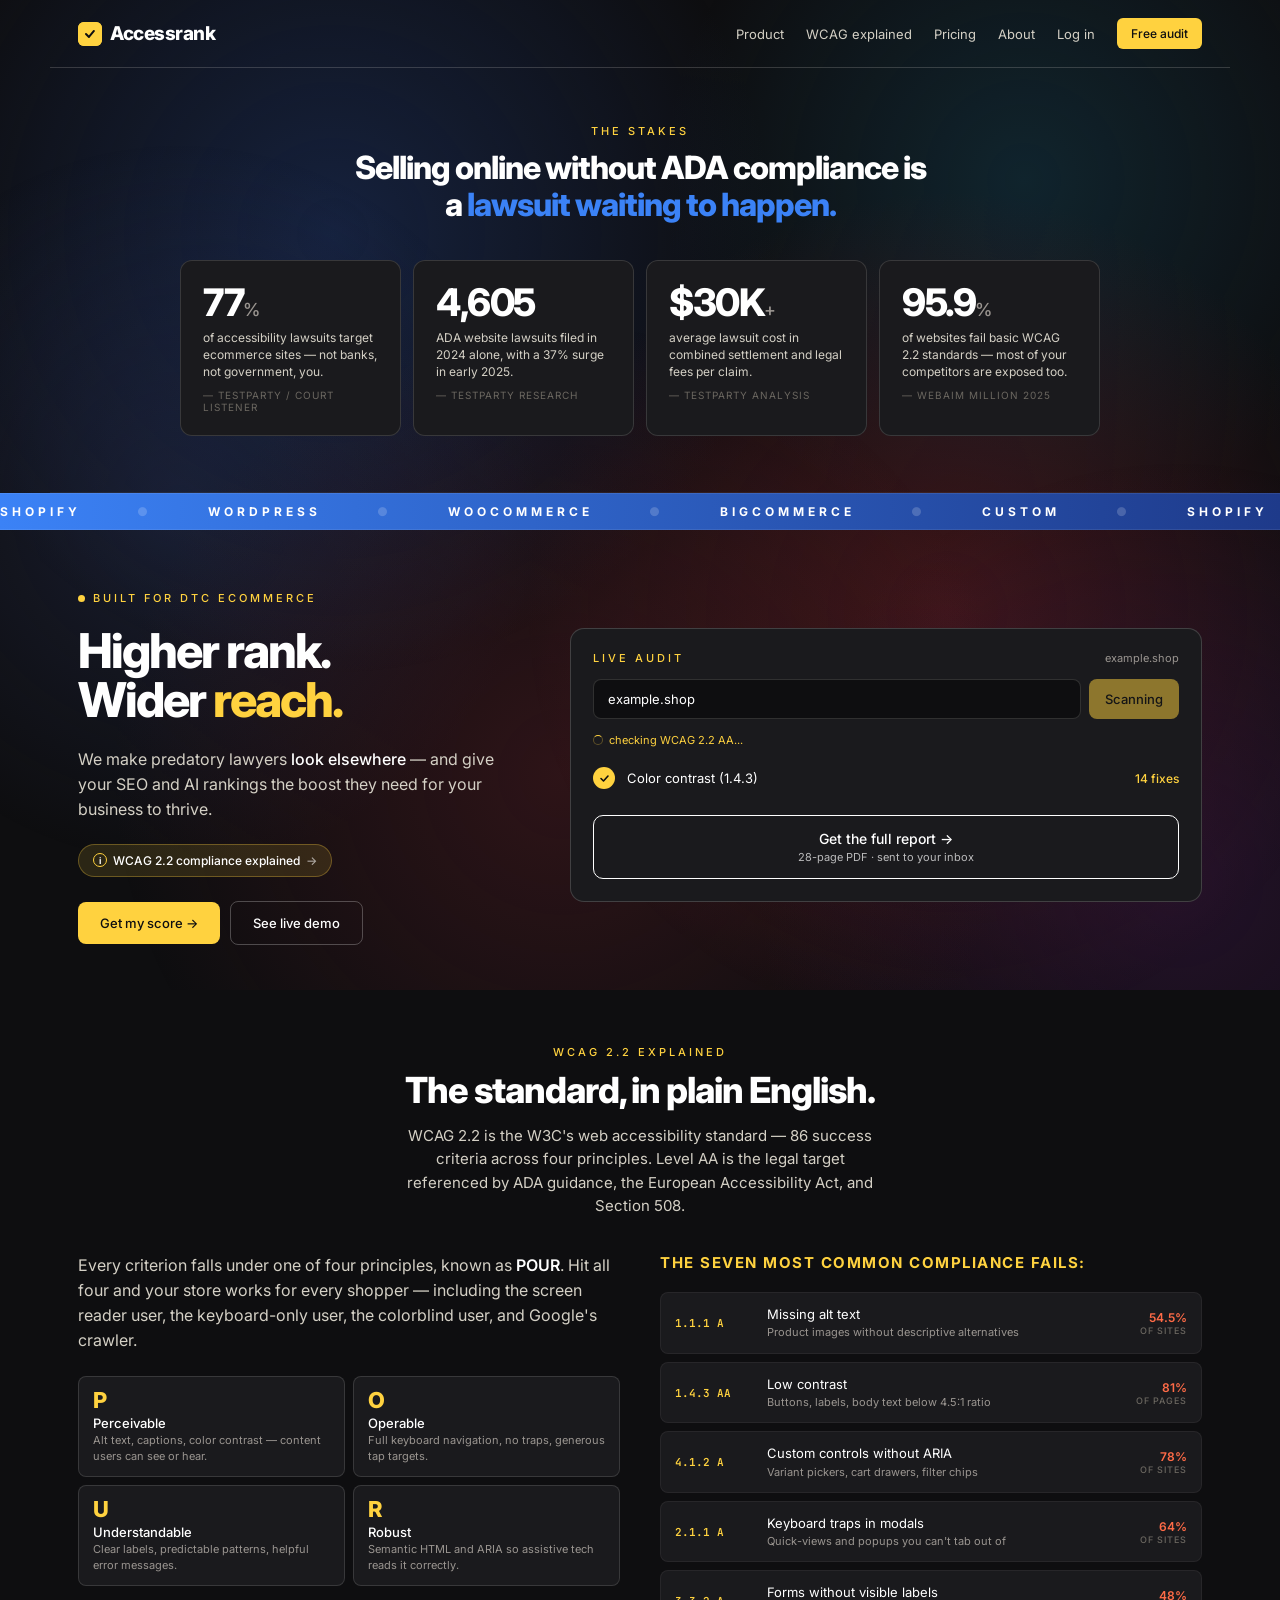
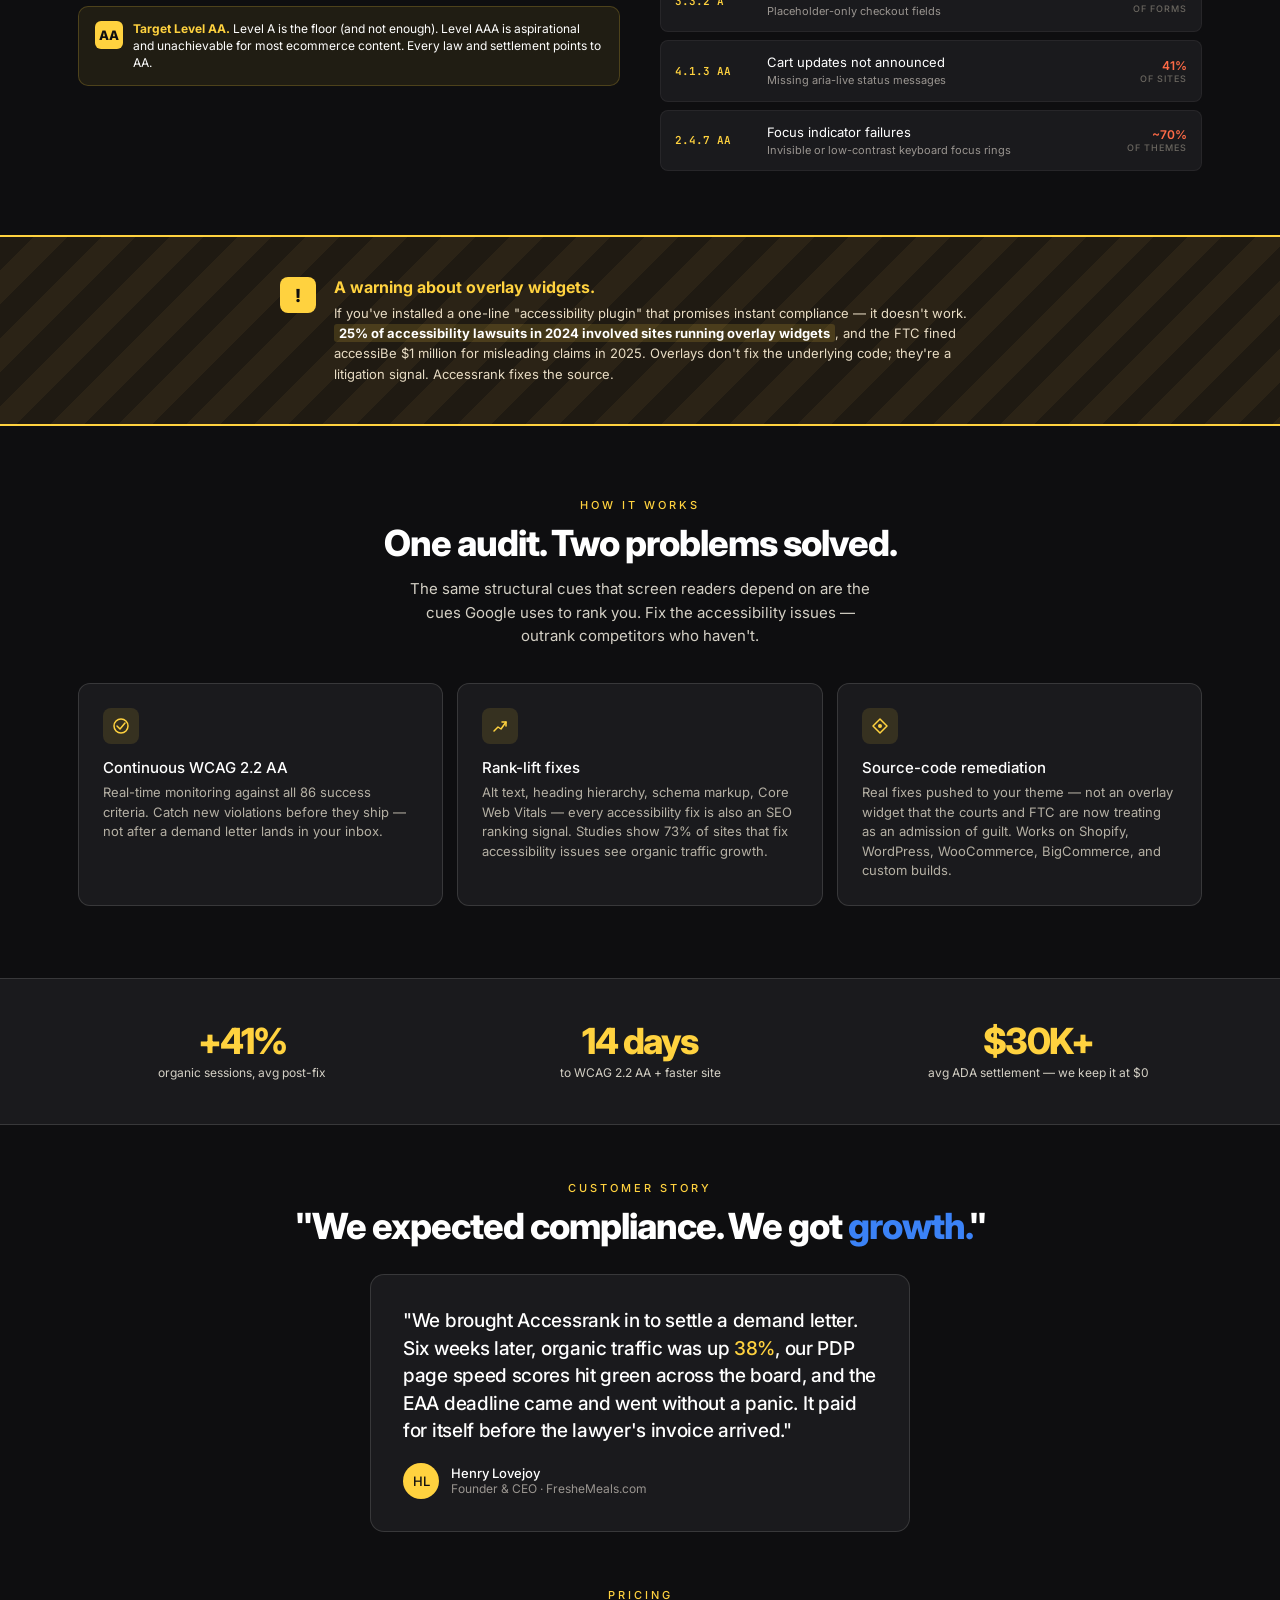
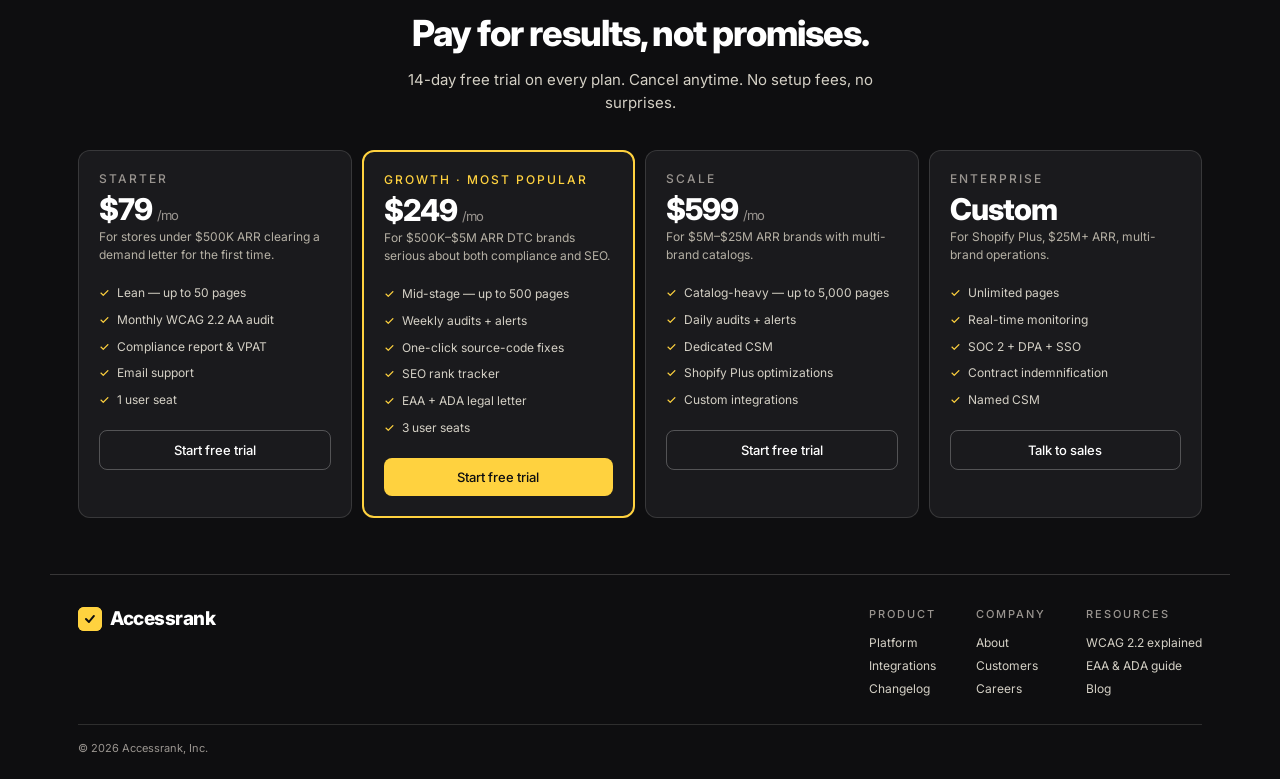
==== commit e8aecf0c: "Add files via upload" ====
--- a/index.html
+++ b/index.html
@@ -758,7 +758,7 @@
 .risk-eyebrow {
   font-size: 11px;
   letter-spacing: 3px;
-  color: var(--stakes-accent);
+  color: var(--brand);
   font-weight: 500;
   margin-bottom: 12px;
   text-align: center;
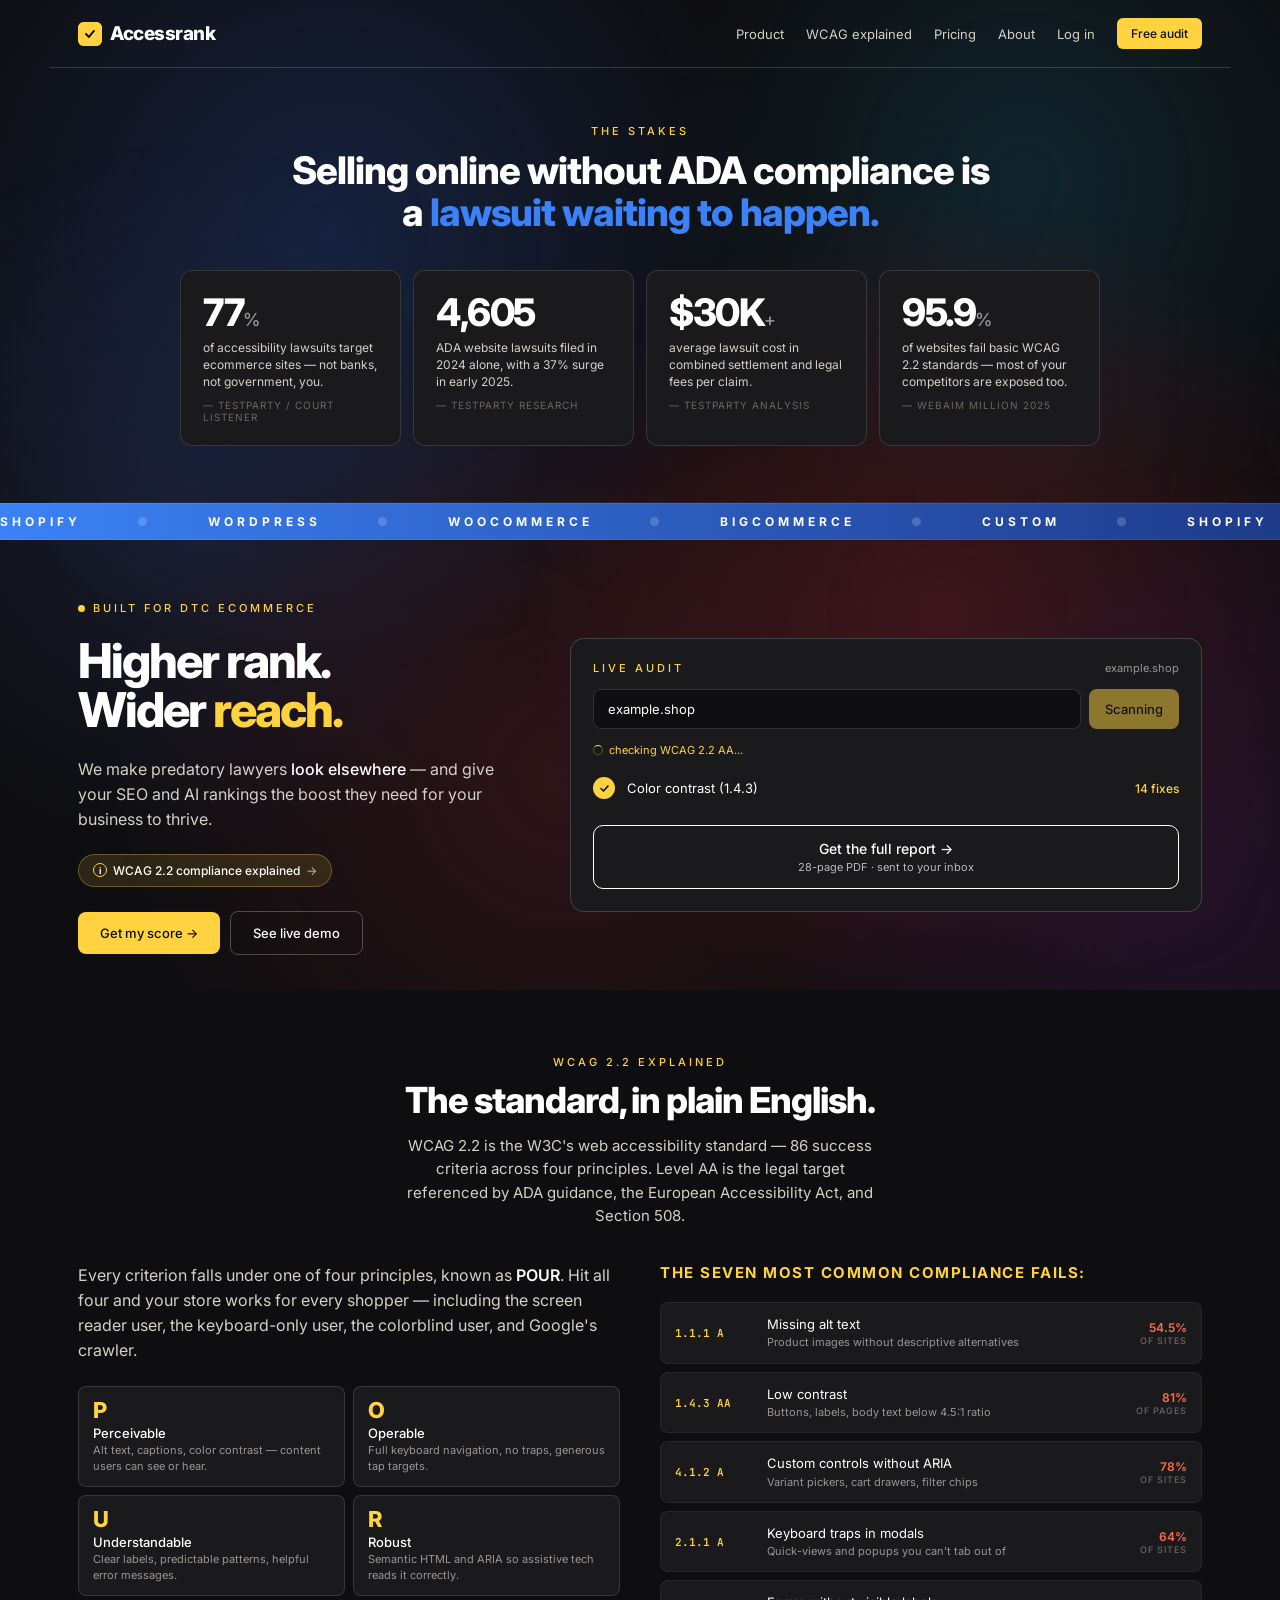
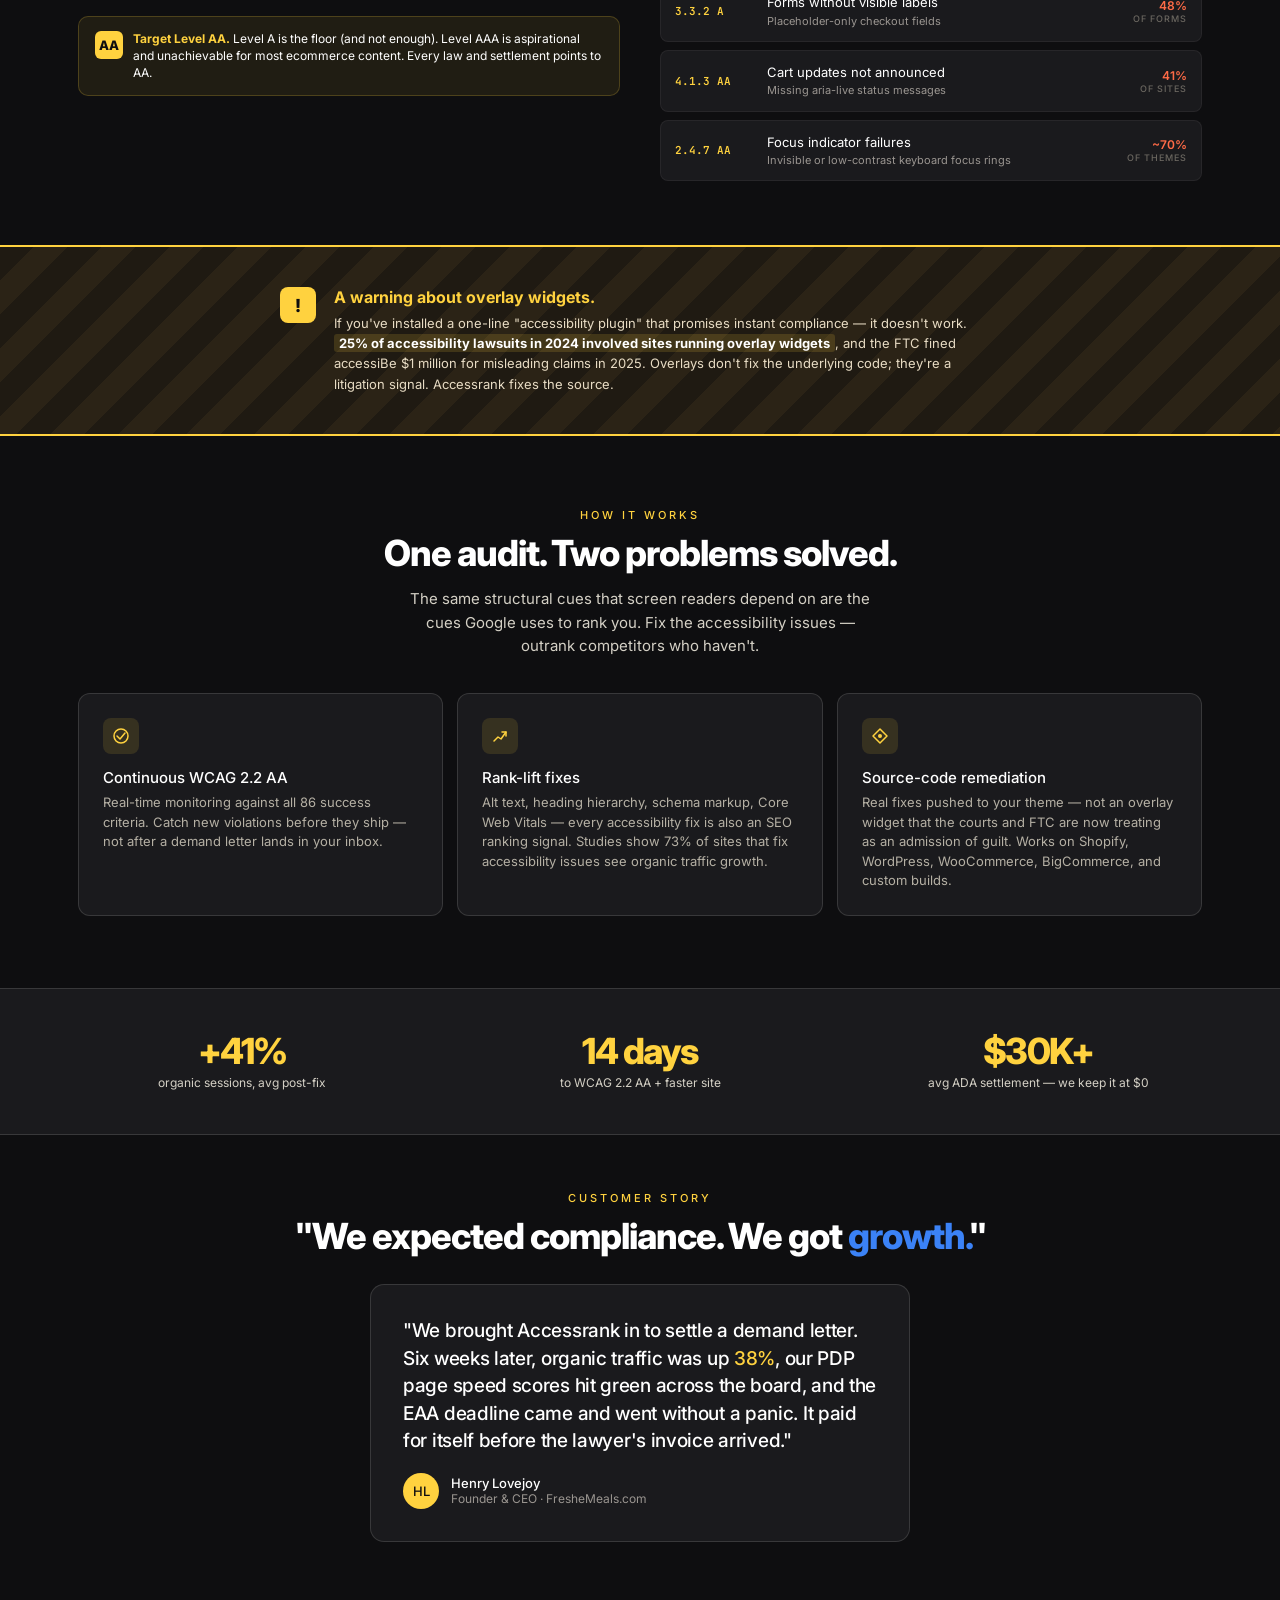
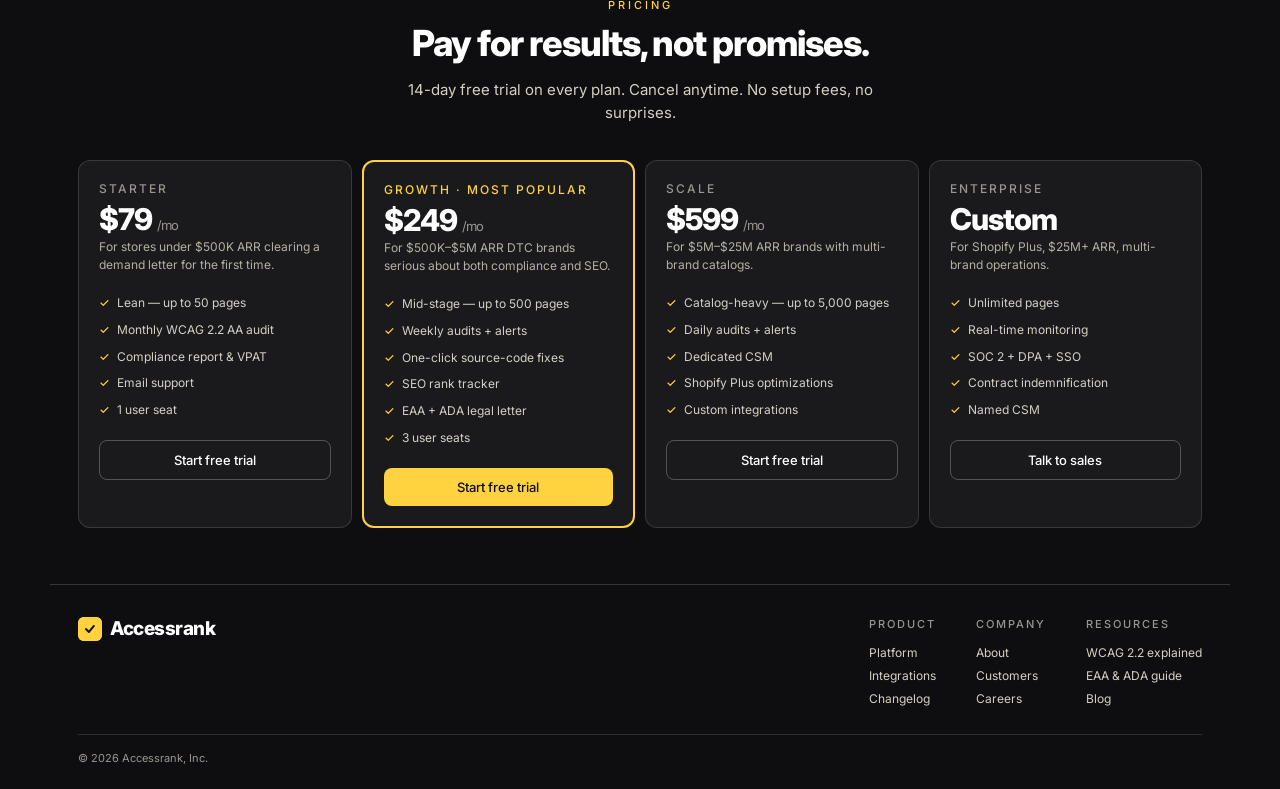
==== commit 0cfdc7b4: "Add files via upload" ====
--- a/index.html
+++ b/index.html
@@ -765,14 +765,14 @@
 }
 
 .risk-title {
-  font-size: 32px;
-  line-height: 1.15;
+  font-size: 38px;
+  line-height: 1.1;
   letter-spacing: -1px;
   font-weight: 800;
   margin: 0 auto 36px;
   color: var(--text);
   text-align: center;
-  max-width: 580px;
+  max-width: 720px;
 }
 
 .risk-title .red { color: var(--stakes-accent); }
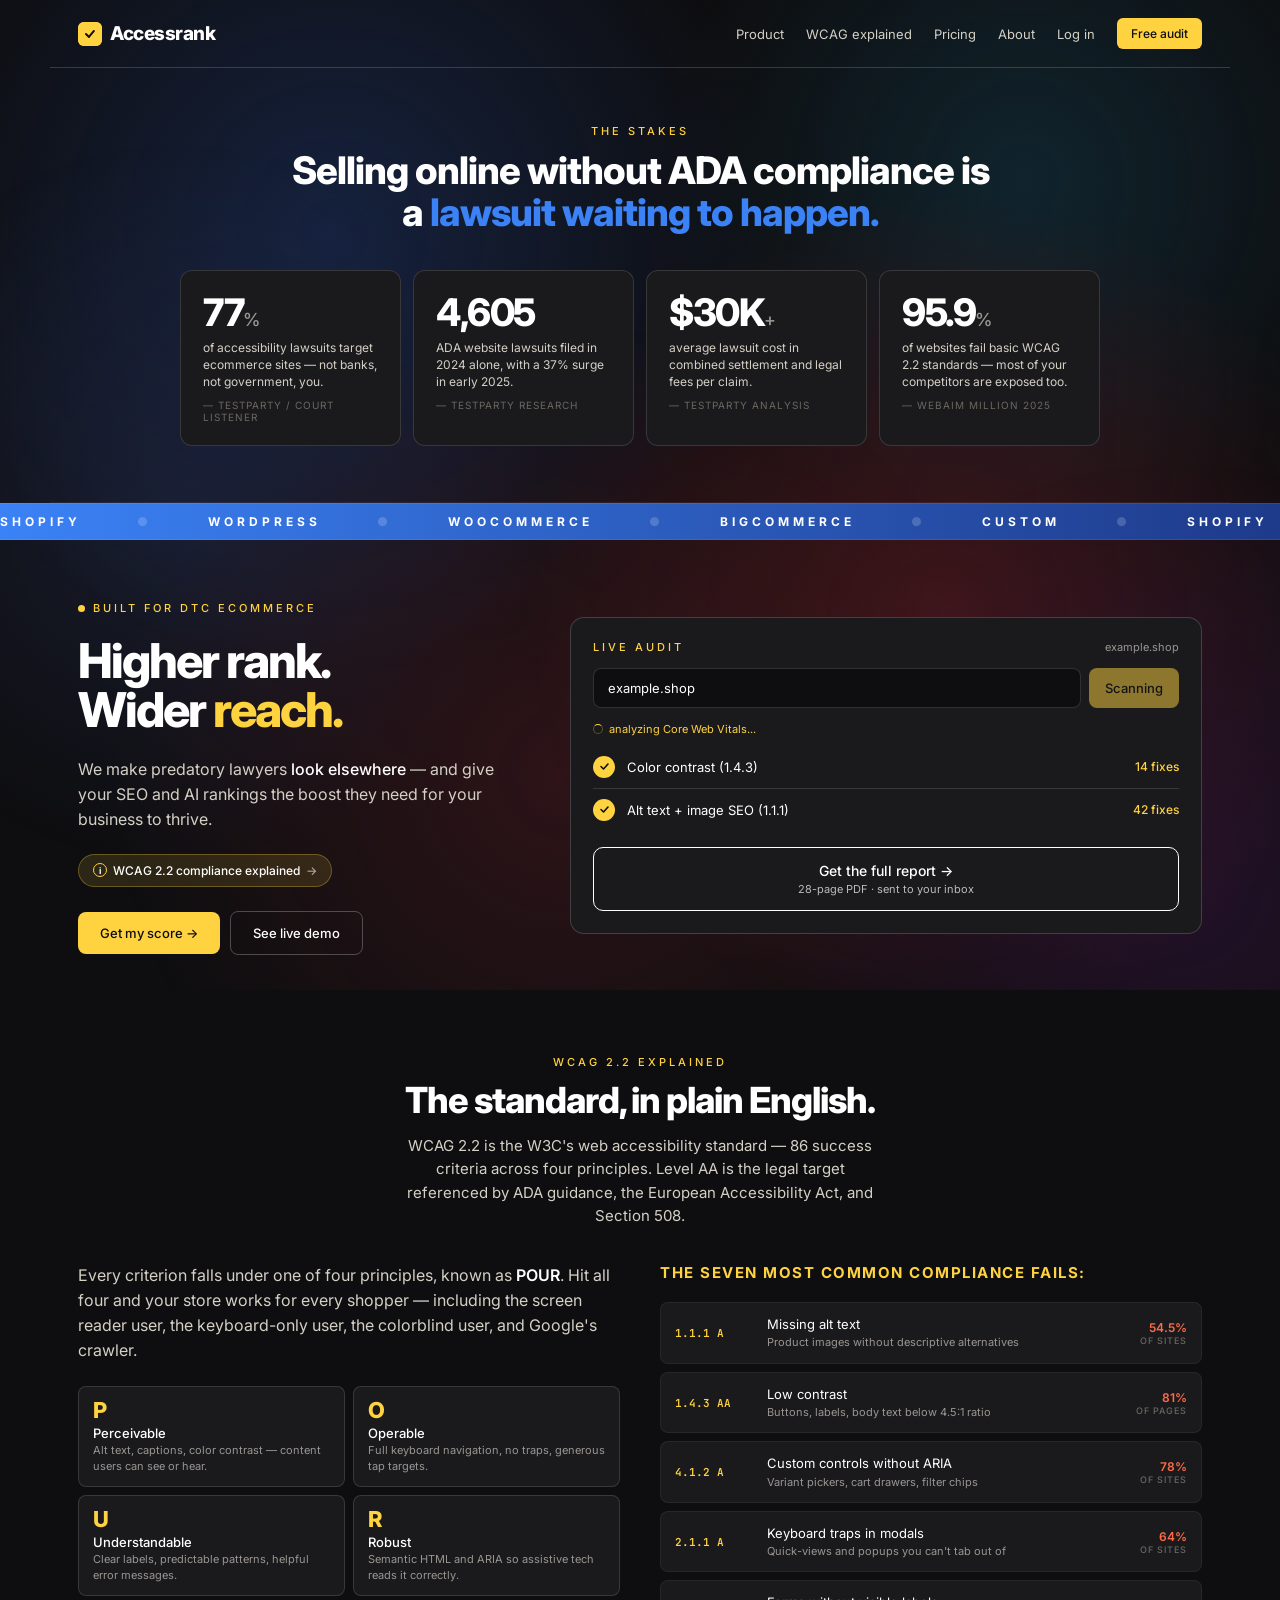
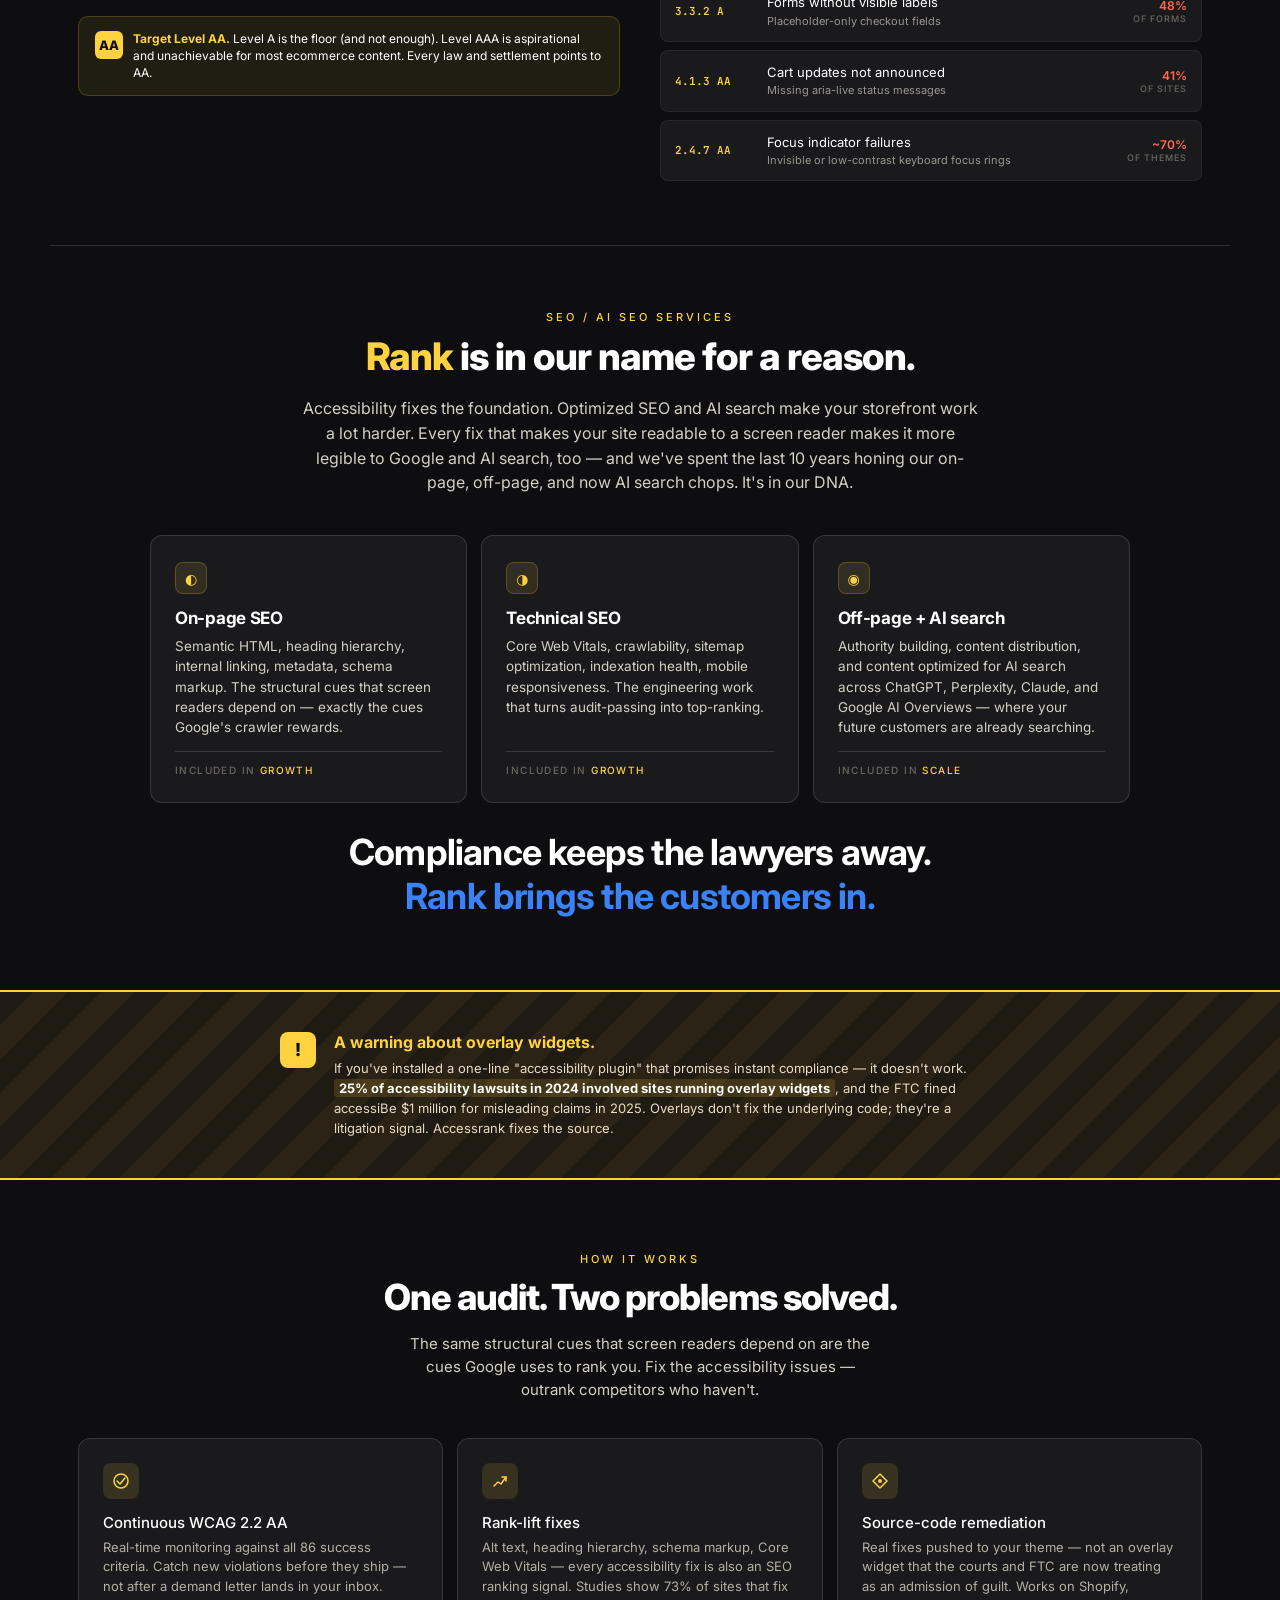
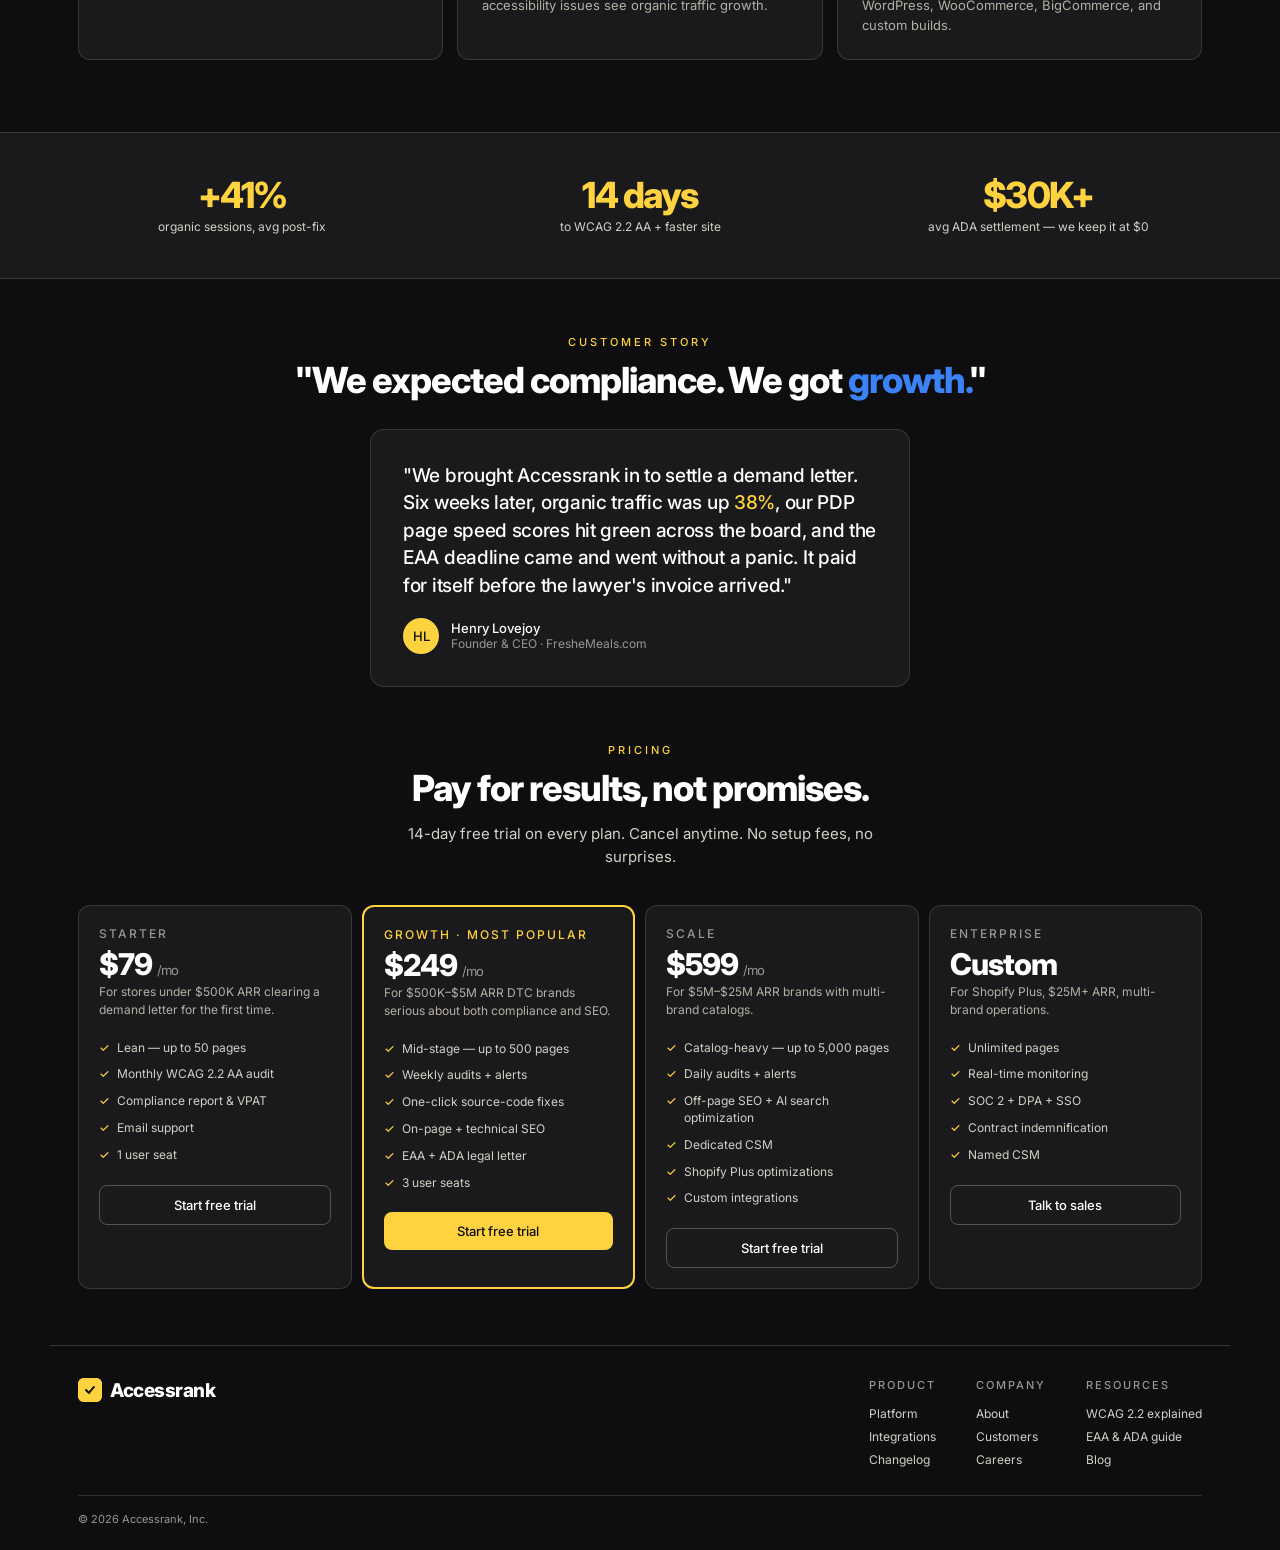
==== commit 3d6f6e42: "Add files via upload" ====
--- a/index.html
+++ b/index.html
@@ -819,6 +819,131 @@
   color: var(--text-fainter);
   letter-spacing: 1px;
   text-transform: uppercase;
+}
+
+
+/* ==================================================================
+   7b. SEO / AI SEARCH SECTION
+   ================================================================== */
+.seo-strip {
+  padding: 64px 28px 72px;
+  max-width: 1180px;
+  margin: 0 auto;
+  border-top: 1px solid var(--hairline);
+}
+
+.seo-eyebrow {
+  font-size: 11px;
+  letter-spacing: 3px;
+  color: var(--brand);
+  font-weight: 500;
+  margin-bottom: 12px;
+  text-align: center;
+  text-transform: uppercase;
+}
+
+.seo-title {
+  font-size: 38px;
+  line-height: 1.1;
+  letter-spacing: -1px;
+  font-weight: 800;
+  margin: 0 auto 18px;
+  color: var(--text);
+  text-align: center;
+  max-width: 720px;
+}
+
+.seo-title .accent { color: var(--brand); }
+
+.seo-sub {
+  font-size: 16px;
+  line-height: 1.55;
+  color: var(--text-soft);
+  text-align: center;
+  max-width: 680px;
+  margin: 0 auto 40px;
+}
+
+.seo-grid {
+  display: grid;
+  grid-template-columns: repeat(3, 1fr);
+  gap: 14px;
+  max-width: 980px;
+  margin: 0 auto 28px;
+}
+
+.seo-card {
+  padding: 26px 24px;
+  background: var(--surface);
+  border-radius: 12px;
+  border: 1px solid var(--hairline);
+  display: flex;
+  flex-direction: column;
+}
+
+.seo-card-icon {
+  width: 32px;
+  height: 32px;
+  border-radius: 8px;
+  background: rgba(255, 210, 63, 0.10);
+  border: 1px solid rgba(255, 210, 63, 0.22);
+  display: flex;
+  align-items: center;
+  justify-content: center;
+  color: var(--brand);
+  font-size: 14px;
+  font-weight: 700;
+  margin-bottom: 14px;
+}
+
+.seo-card-title {
+  font-size: 17px;
+  font-weight: 700;
+  color: var(--text);
+  margin: 0 0 8px;
+  letter-spacing: -0.3px;
+}
+
+.seo-card-body {
+  font-size: 13.5px;
+  line-height: 1.5;
+  color: var(--text-soft);
+  margin: 0 0 14px;
+  flex: 1;
+}
+
+.seo-card-tier {
+  font-size: 10px;
+  letter-spacing: 1.4px;
+  text-transform: uppercase;
+  color: var(--text-fainter);
+  font-weight: 500;
+  padding-top: 12px;
+  border-top: 1px solid var(--hairline);
+}
+
+.seo-card-tier .tier-label { color: var(--brand); }
+
+.seo-closer {
+  text-align: center;
+  font-weight: 700;
+  font-size: 36px;
+  letter-spacing: -0.8px;
+  line-height: 1.2;
+  color: var(--text);
+  max-width: 760px;
+  margin: 0 auto;
+}
+
+.seo-closer .white { color: #FFFFFF; }
+.seo-closer .blue  { color: var(--stakes-accent); }
+
+.seo-closer .accent { color: var(--brand); font-style: italic; }
+
+@media (max-width: 768px) {
+  .seo-grid { grid-template-columns: 1fr; }
+  .seo-title { font-size: 30px; }
+  .seo-strip { padding: 48px 20px 56px; }
 }
 
 
@@ -1677,6 +1802,52 @@
   </section>
 
   <!-- ============================================================== -->
+  <!-- SEO / AI SEARCH — integrated services                            -->
+  <!-- ============================================================== -->
+  <section class="seo-strip" id="seo">
+    <div class="seo-eyebrow">SEO / AI SEO SERVICES</div>
+    <h2 class="seo-title"><span class="accent">Rank</span> is in our name for a reason.</h2>
+    <p class="seo-sub">
+      Accessibility fixes the foundation. Optimized SEO and AI search make your storefront work a lot harder.
+      Every fix that makes your site readable to a screen reader makes it more legible to Google and AI search, too —
+      and we've spent the last 10 years honing our on-page, off-page, and now AI search chops.
+      It's in our DNA.
+    </p>
+
+    <div class="seo-grid">
+      <div class="seo-card">
+        <div class="seo-card-icon" aria-hidden="true">◐</div>
+        <div class="seo-card-title">On-page SEO</div>
+        <p class="seo-card-body">
+          Semantic HTML, heading hierarchy, internal linking, metadata, schema markup. The structural cues
+          that screen readers depend on — exactly the cues Google's crawler rewards.
+        </p>
+        <div class="seo-card-tier">Included in <span class="tier-label">Growth</span></div>
+      </div>
+      <div class="seo-card">
+        <div class="seo-card-icon" aria-hidden="true">◑</div>
+        <div class="seo-card-title">Technical SEO</div>
+        <p class="seo-card-body">
+          Core Web Vitals, crawlability, sitemap optimization, indexation health, mobile responsiveness.
+          The engineering work that turns audit-passing into top-ranking.
+        </p>
+        <div class="seo-card-tier">Included in <span class="tier-label">Growth</span></div>
+      </div>
+      <div class="seo-card">
+        <div class="seo-card-icon" aria-hidden="true">◉</div>
+        <div class="seo-card-title">Off-page + AI search</div>
+        <p class="seo-card-body">
+          Authority building, content distribution, and content optimized for AI search across ChatGPT, Perplexity,
+          Claude, and Google AI Overviews — where your future customers are already searching.
+        </p>
+        <div class="seo-card-tier">Included in <span class="tier-label">Scale</span></div>
+      </div>
+    </div>
+
+    <p class="seo-closer"><span class="white">Compliance keeps the lawyers away.</span><br><span class="blue">Rank brings the customers in.</span></p>
+  </section>
+
+  <!-- ============================================================== -->
   <!-- OVERLAY WARNING                                                  -->
   <!-- ============================================================== -->
   <div class="overlay-warning">
@@ -1818,7 +1989,7 @@
           <li>Mid-stage — up to 500 pages</li>
           <li>Weekly audits + alerts</li>
           <li>One-click source-code fixes</li>
-          <li>SEO rank tracker</li>
+          <li>On-page + technical SEO</li>
           <li>EAA + ADA legal letter</li>
           <li>3 user seats</li>
         </ul>
@@ -1831,6 +2002,7 @@
         <ul class="price-features">
           <li>Catalog-heavy — up to 5,000 pages</li>
           <li>Daily audits + alerts</li>
+          <li>Off-page SEO + AI search optimization</li>
           <li>Dedicated CSM</li>
           <li>Shopify Plus optimizations</li>
           <li>Custom integrations</li>
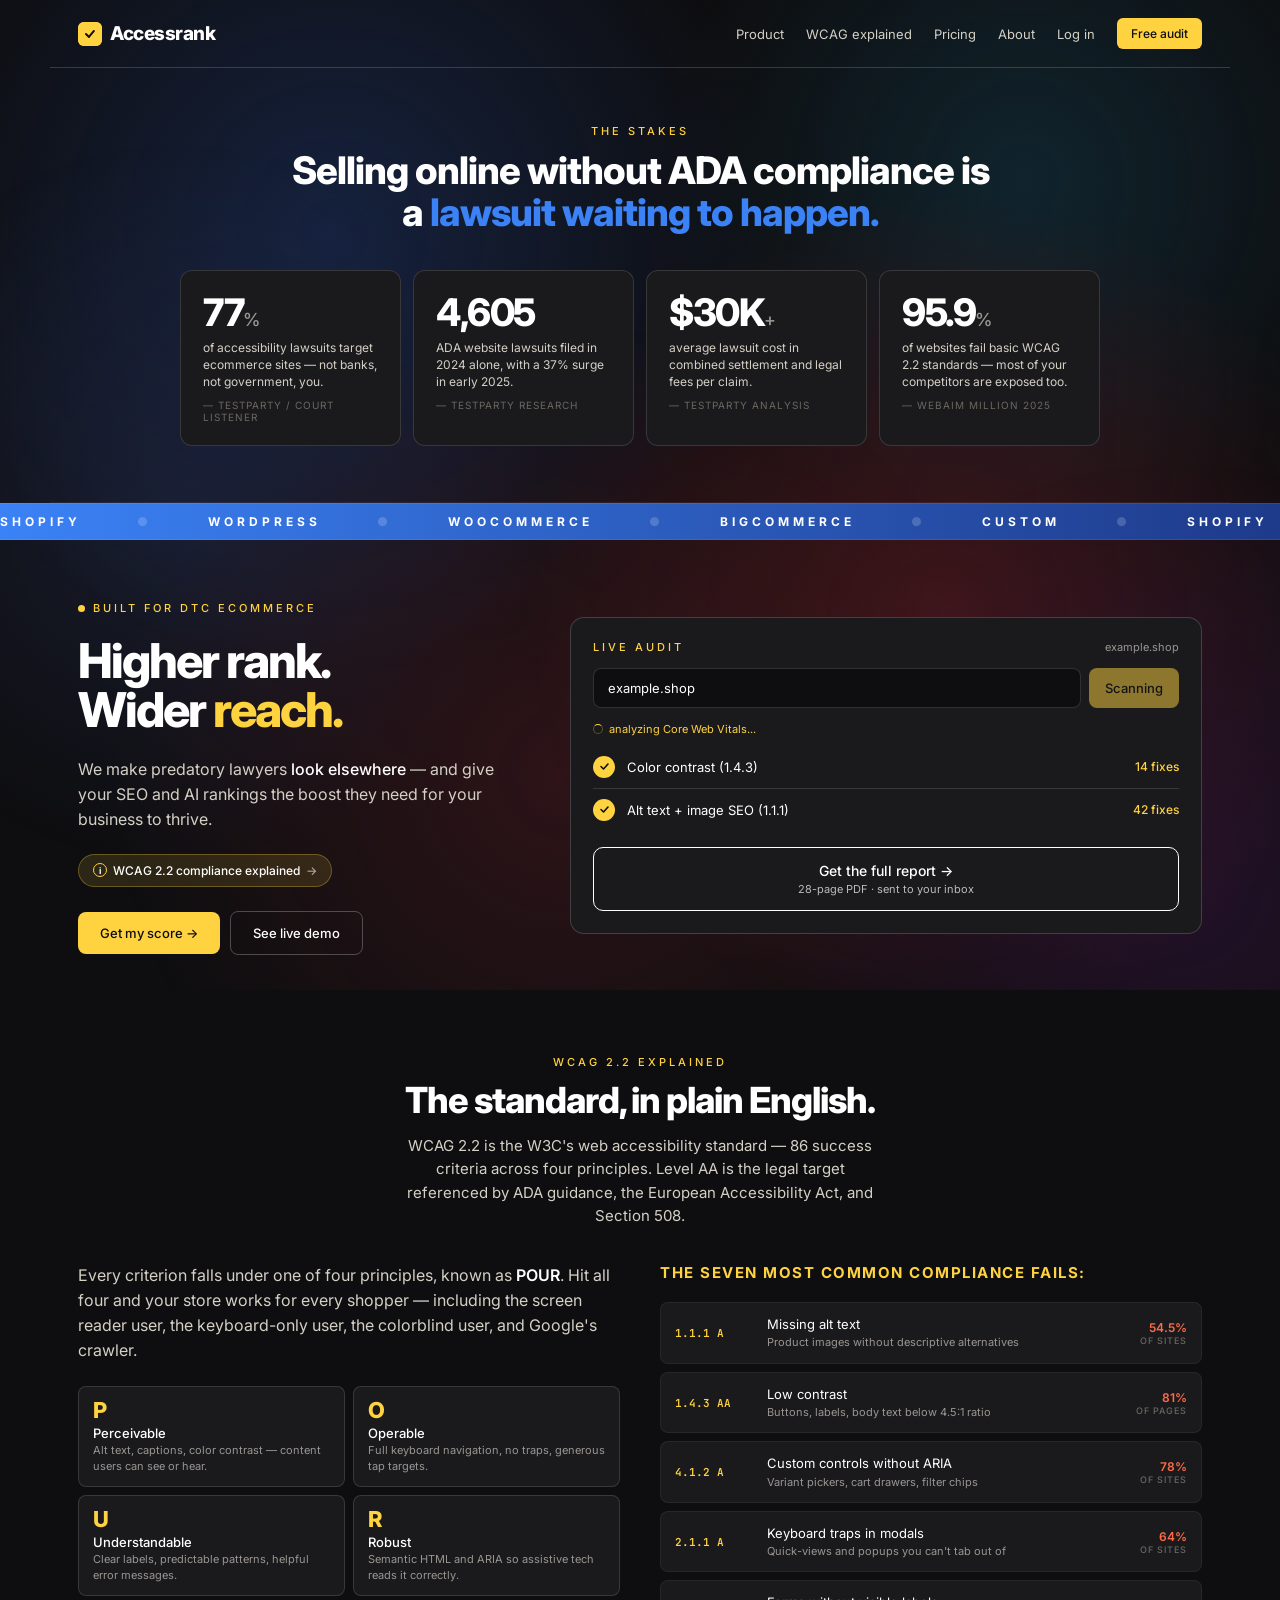
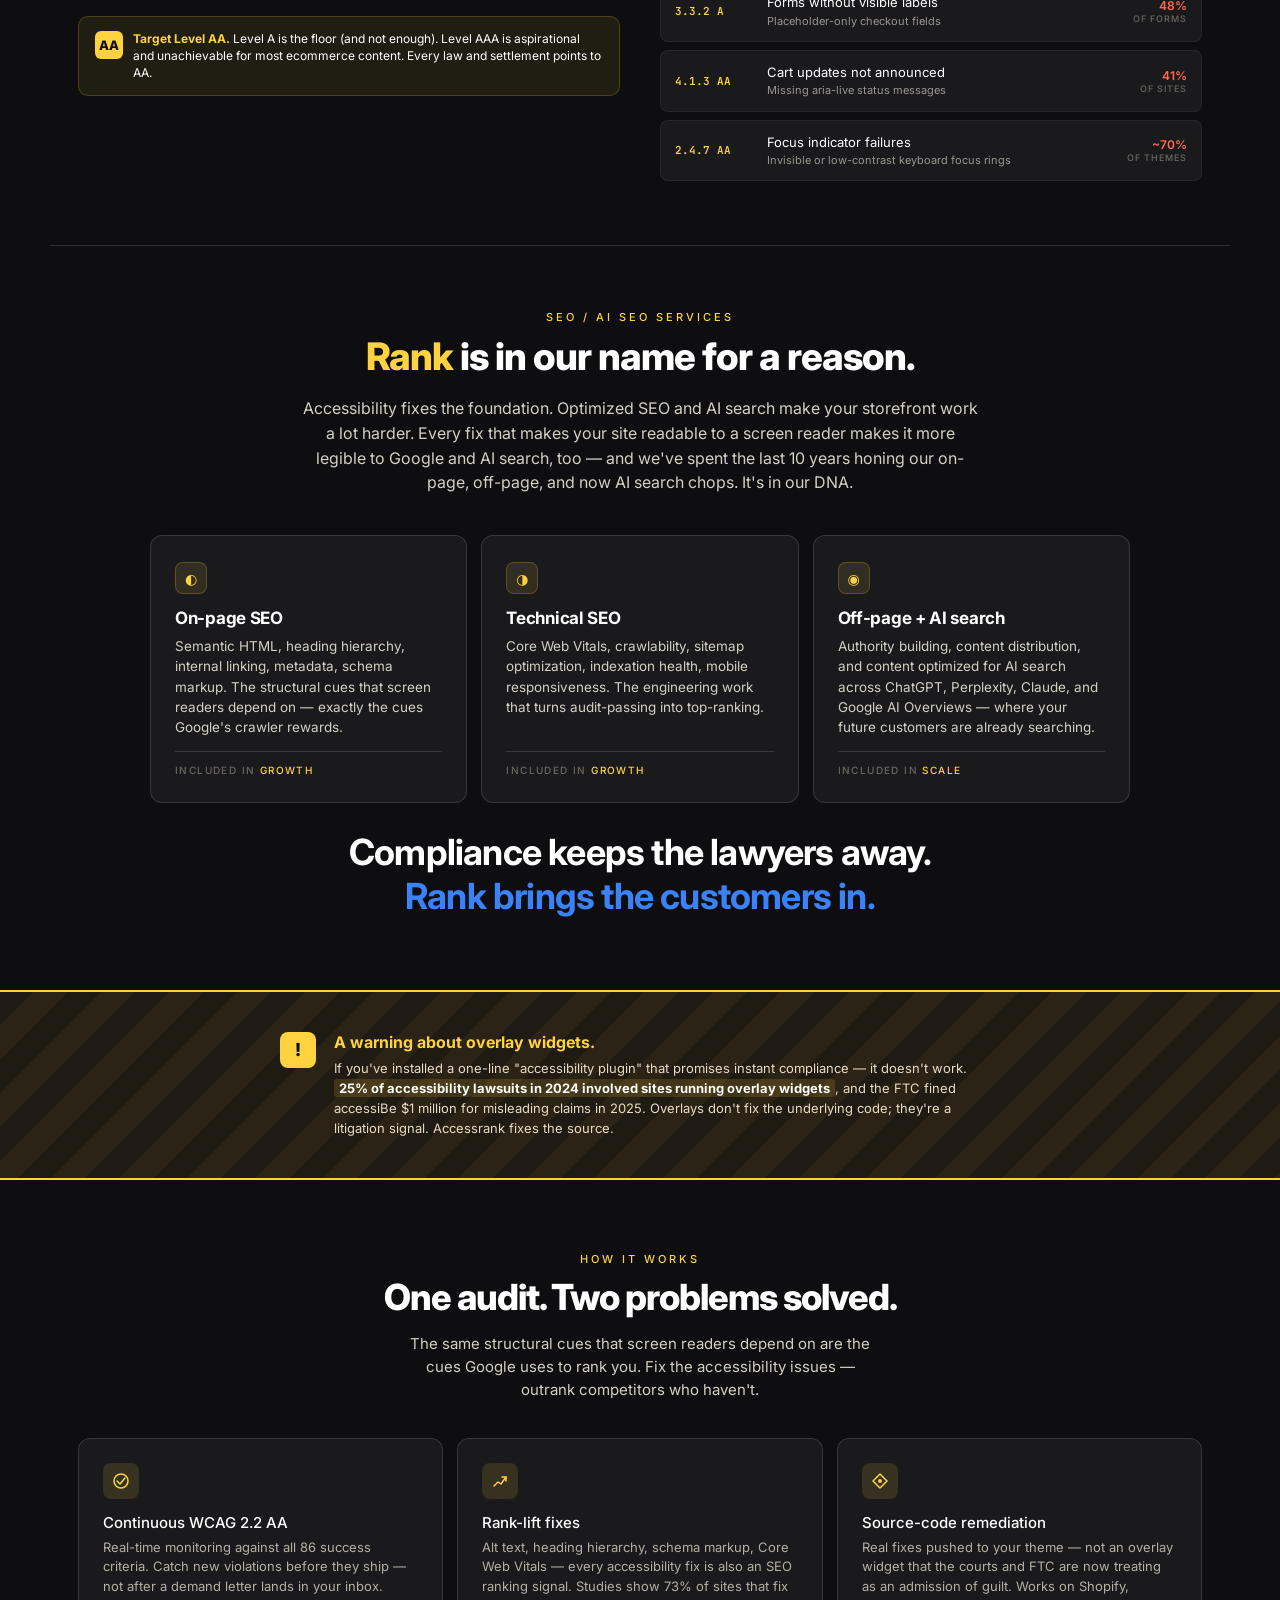
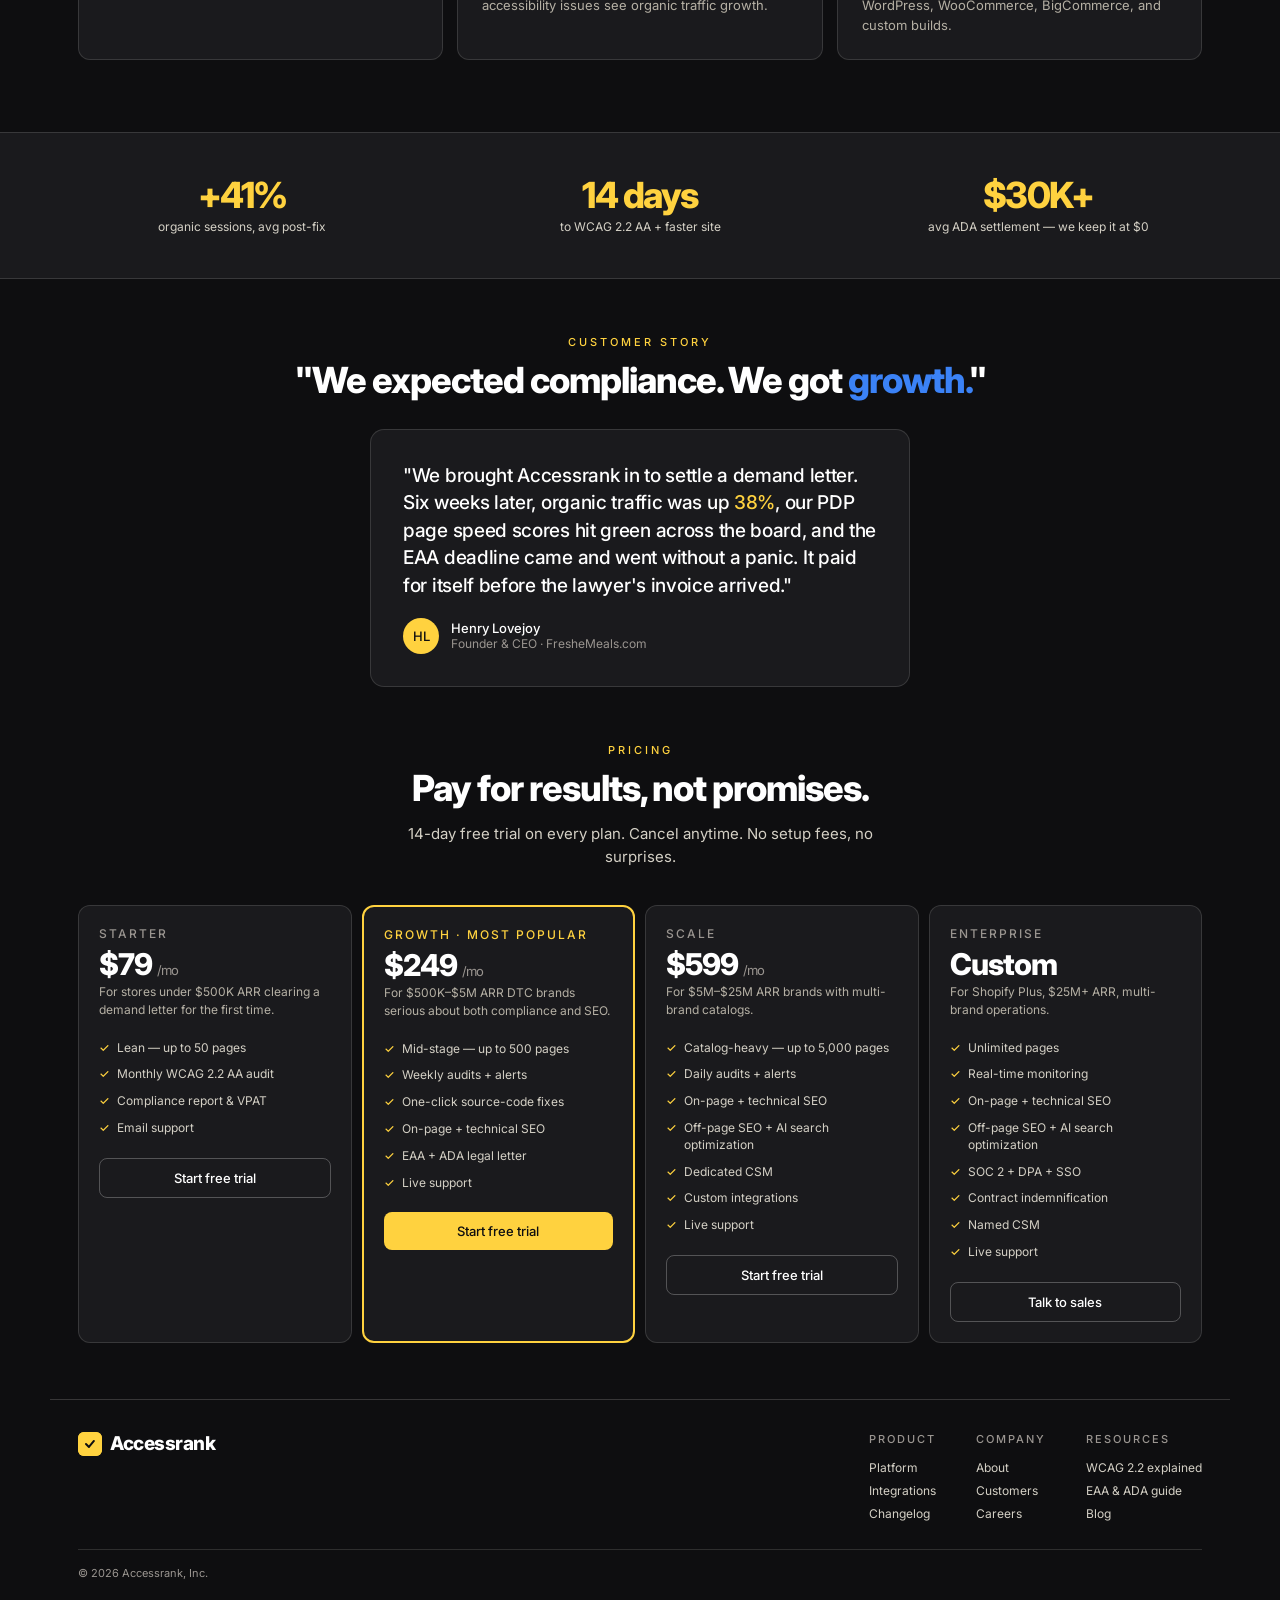
==== commit ffb62f97: "Add files via upload" ====
--- a/index.html
+++ b/index.html
@@ -1977,7 +1977,6 @@
           <li>Monthly WCAG 2.2 AA audit</li>
           <li>Compliance report &amp; VPAT</li>
           <li>Email support</li>
-          <li>1 user seat</li>
         </ul>
         <button class="price-cta">Start free trial</button>
       </div>
@@ -1991,7 +1990,7 @@
           <li>One-click source-code fixes</li>
           <li>On-page + technical SEO</li>
           <li>EAA + ADA legal letter</li>
-          <li>3 user seats</li>
+          <li>Live support</li>
         </ul>
         <button class="price-cta featured-cta">Start free trial</button>
       </div>
@@ -2002,10 +2001,11 @@
         <ul class="price-features">
           <li>Catalog-heavy — up to 5,000 pages</li>
           <li>Daily audits + alerts</li>
+          <li>On-page + technical SEO</li>
           <li>Off-page SEO + AI search optimization</li>
           <li>Dedicated CSM</li>
-          <li>Shopify Plus optimizations</li>
           <li>Custom integrations</li>
+          <li>Live support</li>
         </ul>
         <button class="price-cta">Start free trial</button>
       </div>
@@ -2016,9 +2016,12 @@
         <ul class="price-features">
           <li>Unlimited pages</li>
           <li>Real-time monitoring</li>
+          <li>On-page + technical SEO</li>
+          <li>Off-page SEO + AI search optimization</li>
           <li>SOC 2 + DPA + SSO</li>
           <li>Contract indemnification</li>
           <li>Named CSM</li>
+          <li>Live support</li>
         </ul>
         <button class="price-cta">Talk to sales</button>
       </div>
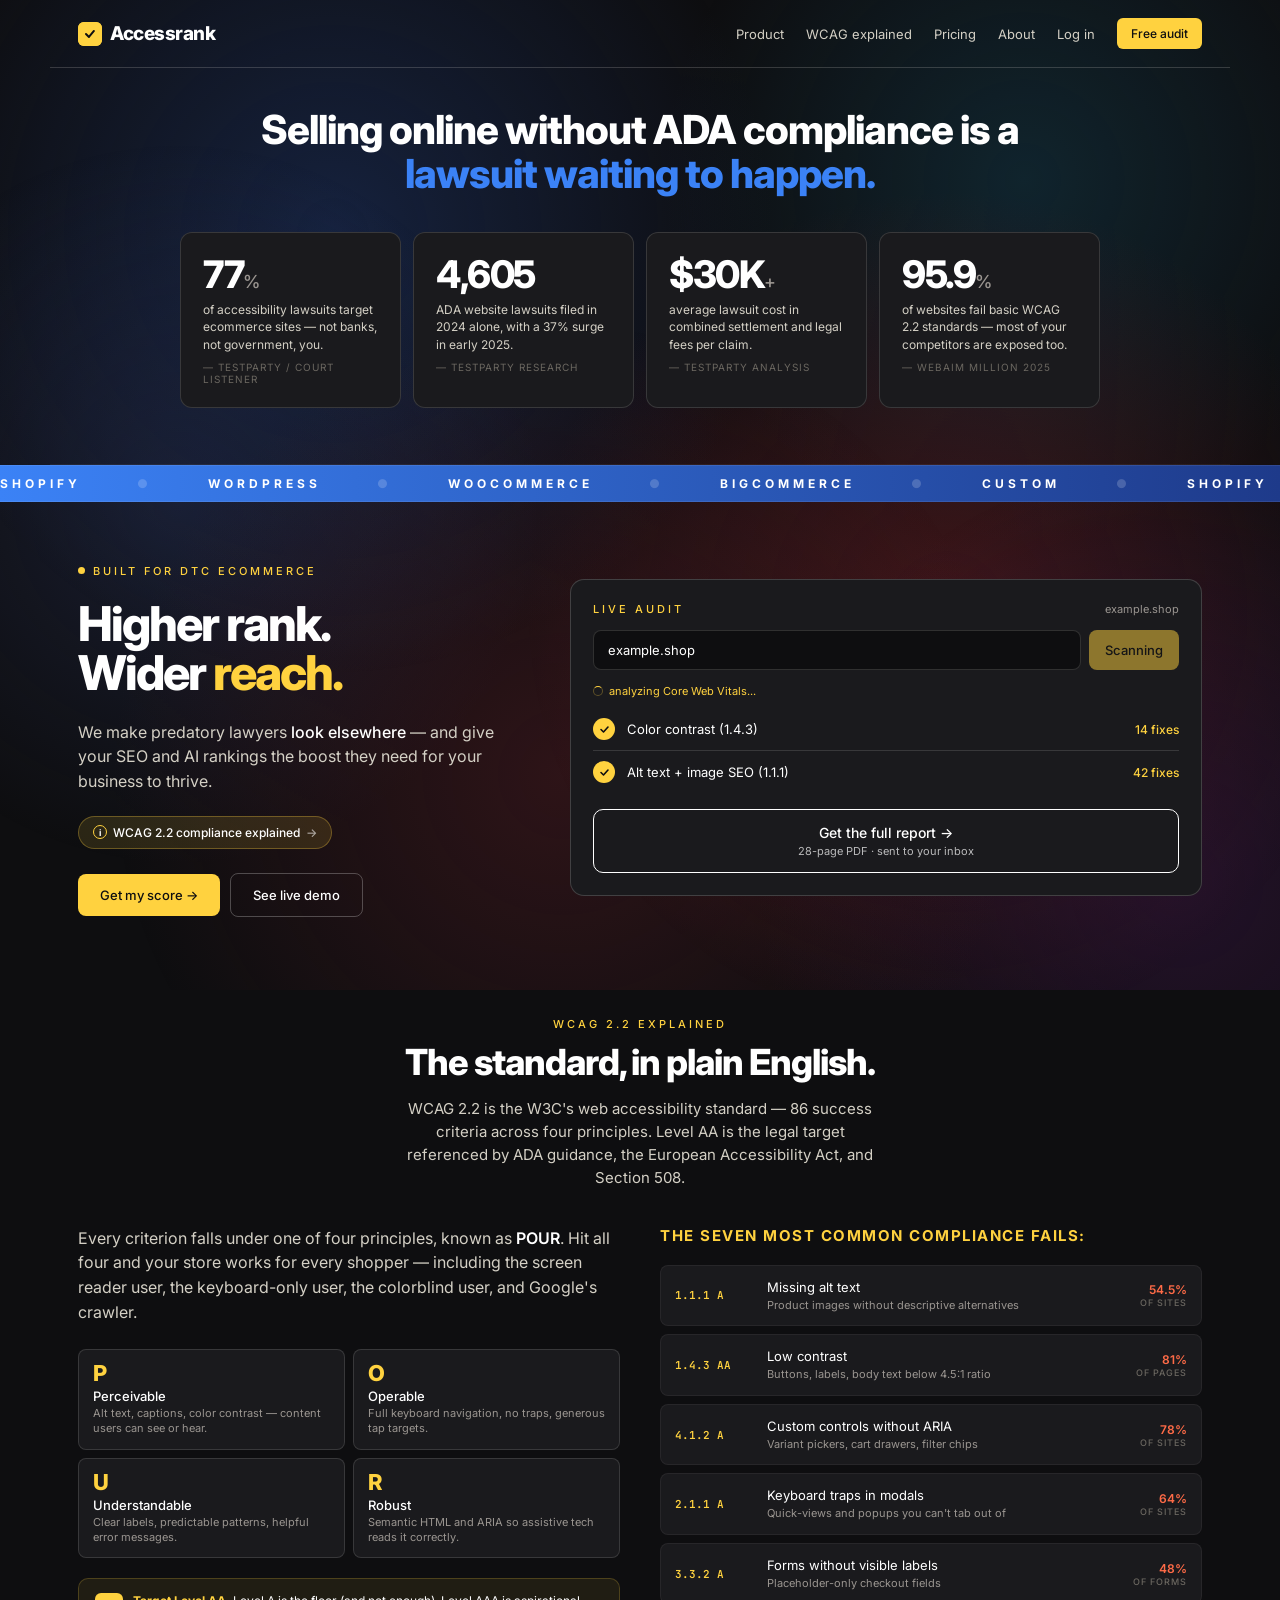
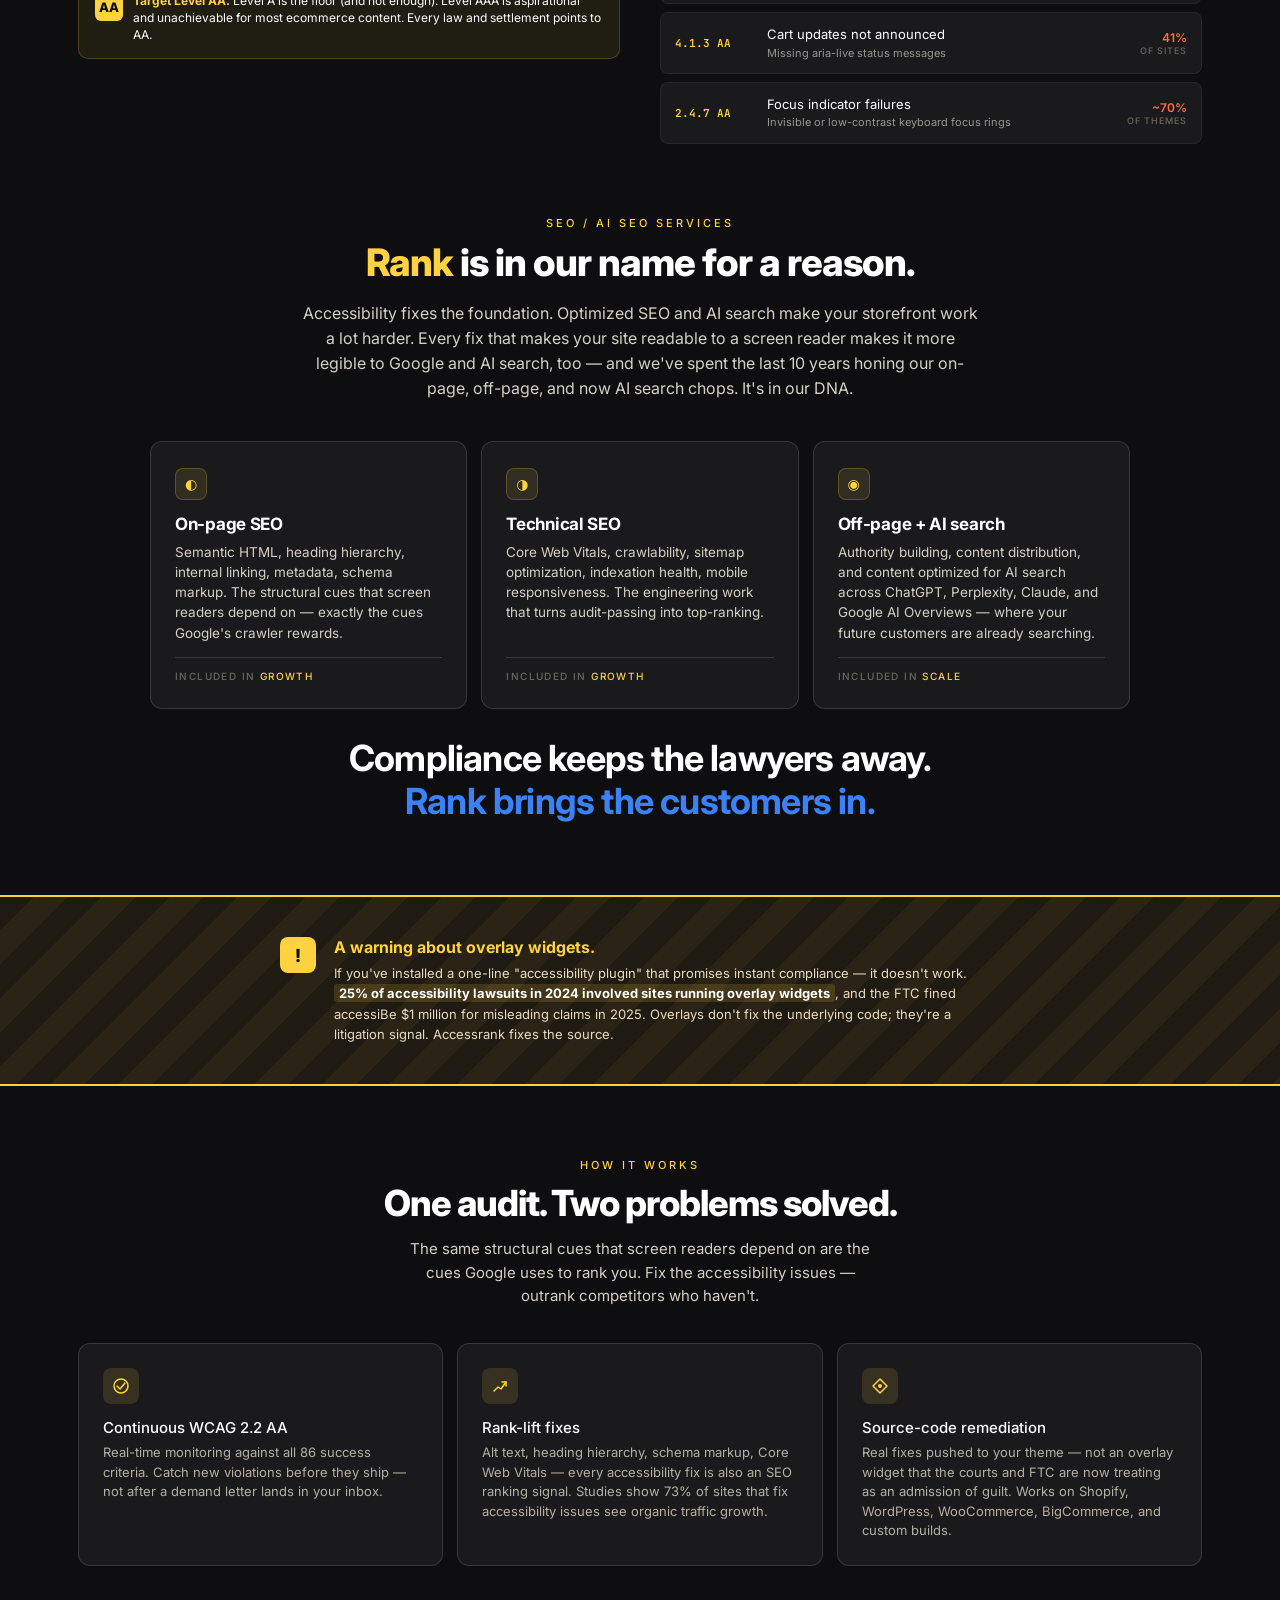
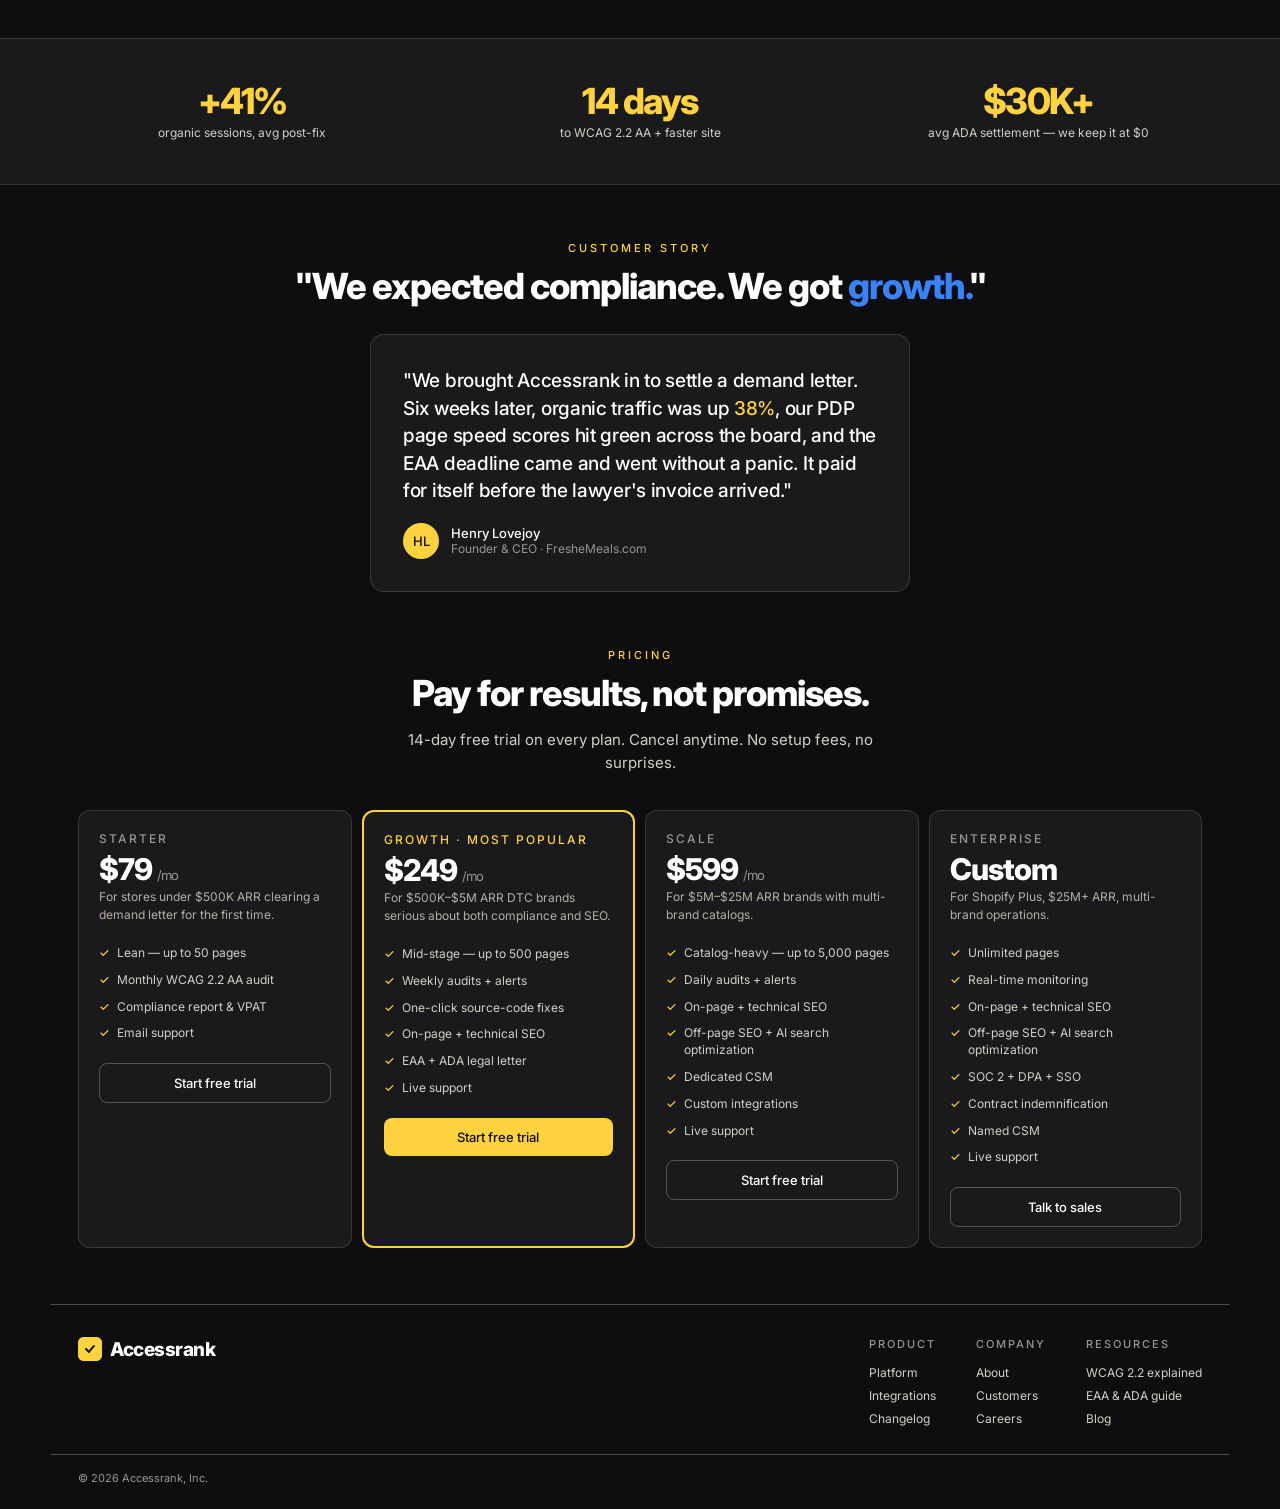
==== commit 14a3c98e: "Add files via upload" ====
--- a/index.html
+++ b/index.html
@@ -749,7 +749,7 @@
    7. RISK STRIP
    ================================================================== */
 .risk-strip {
-  padding: 56px 28px;
+  padding: 40px 28px 56px;
   border-bottom: 1px solid rgba(240, 237, 229, 0.06);
   max-width: 1180px;
   margin: 0 auto;
@@ -765,14 +765,14 @@
 }
 
 .risk-title {
-  font-size: 38px;
+  font-size: 40px;
   line-height: 1.1;
   letter-spacing: -1px;
   font-weight: 800;
   margin: 0 auto 36px;
   color: var(--text);
   text-align: center;
-  max-width: 720px;
+  max-width: 760px;
 }
 
 .risk-title .red { color: var(--stakes-accent); }
@@ -826,10 +826,9 @@
    7b. SEO / AI SEARCH SECTION
    ================================================================== */
 .seo-strip {
-  padding: 64px 28px 72px;
+  padding: 36px 28px 72px;
   max-width: 1180px;
   margin: 0 auto;
-  border-top: 1px solid var(--hairline);
 }
 
 .seo-eyebrow {
@@ -951,7 +950,7 @@
    8. WCAG 2.2 EXPLAINER
    ================================================================== */
 .wcag-section {
-  padding: 64px 28px;
+  padding: 64px 28px 36px;
   max-width: 1180px;
   margin: 0 auto;
 }
@@ -1463,7 +1462,7 @@
    ================================================================== */
 .footer {
   padding: 32px 28px 24px;
-  border-top: 1px solid var(--hairline-strong);
+  border-top: 1px solid #4A4A4D;
   max-width: 1180px;
   margin: 0 auto;
 }
@@ -1502,8 +1501,9 @@
   display: flex;
   justify-content: space-between;
   align-items: center;
-  padding-top: 16px;
-  border-top: 1px solid var(--hairline);
+  margin: 0 -28px;
+  padding: 16px 28px 0;
+  border-top: 1px solid #4A4A4D;
   font-size: 11px;
   color: var(--text-faint);
 }
@@ -1630,7 +1630,6 @@
   <!-- THE STAKES — risk strip                                          -->
   <!-- ============================================================== -->
   <section class="risk-strip">
-    <div class="risk-eyebrow">THE STAKES</div>
     <h2 class="risk-title">Selling online without ADA compliance is a <span class="red">lawsuit waiting to happen.</span></h2>
     <div class="risk-grid">
       <div class="risk-card">
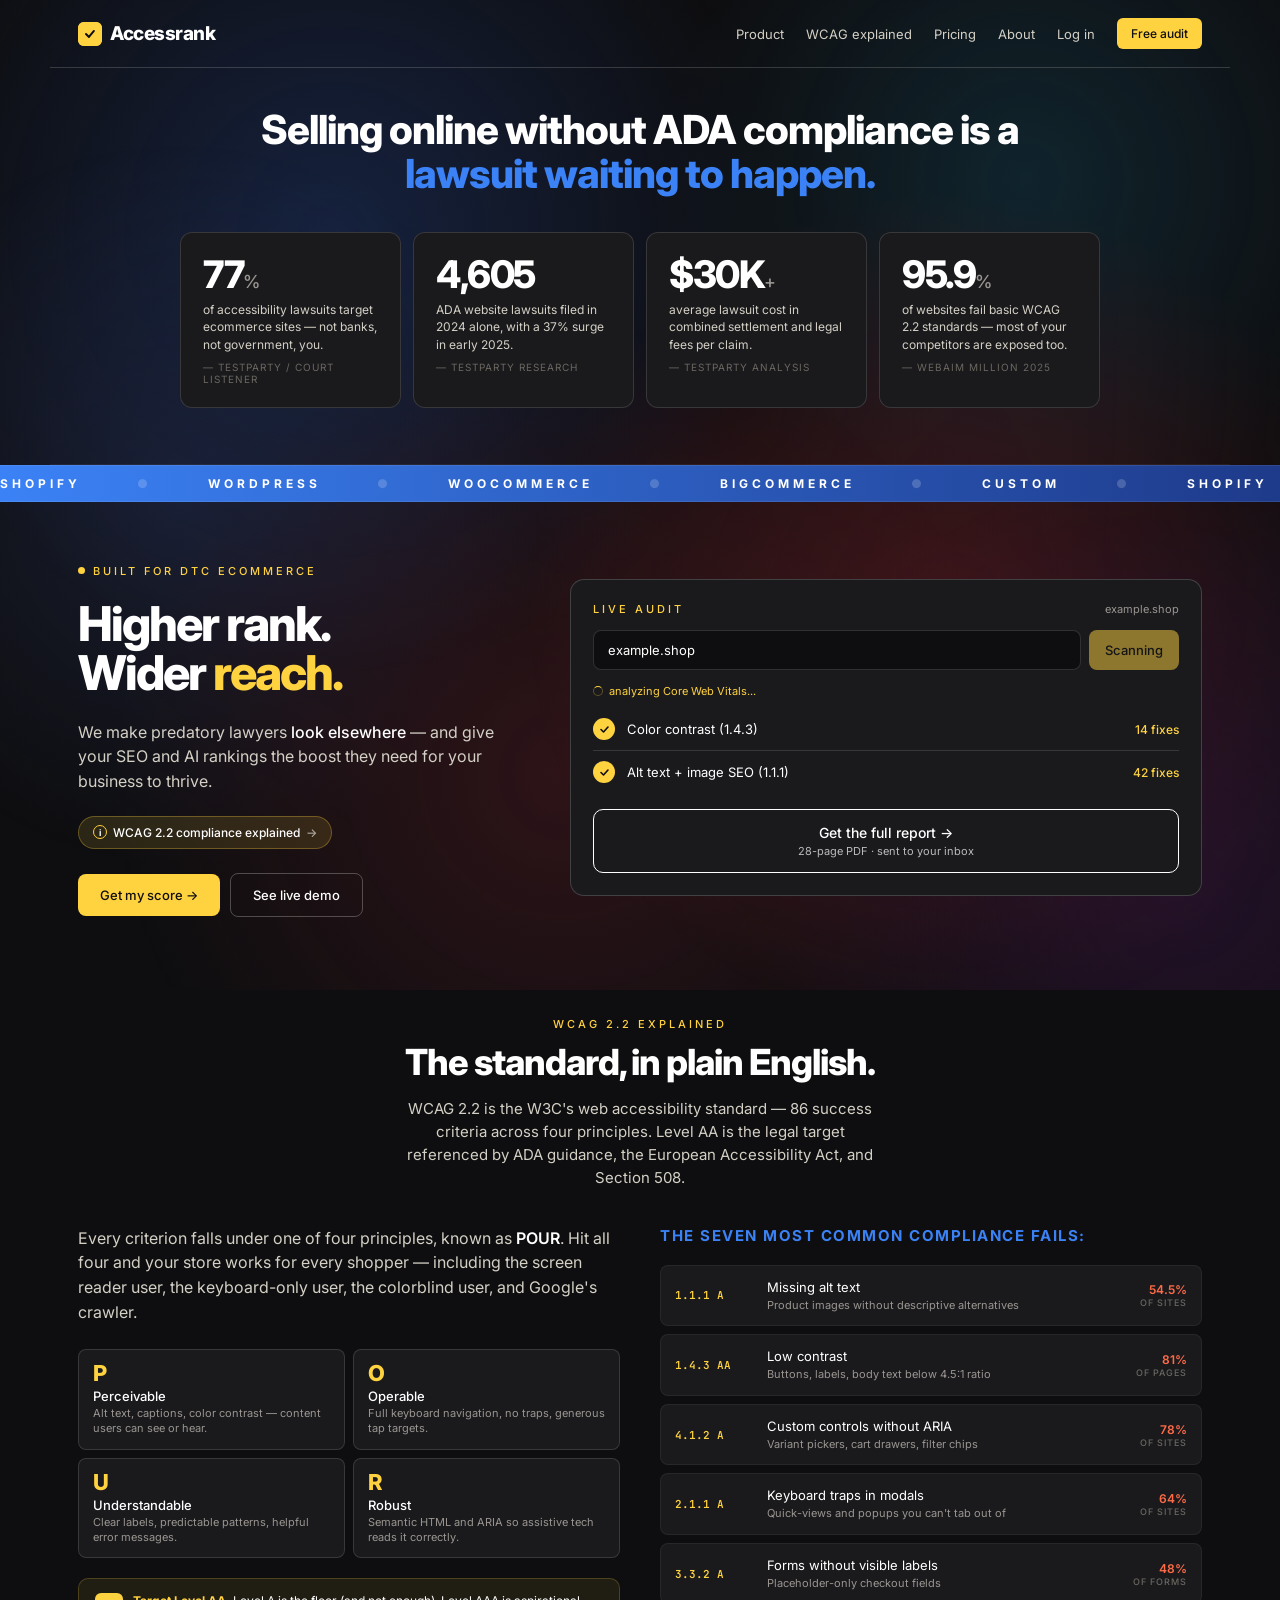
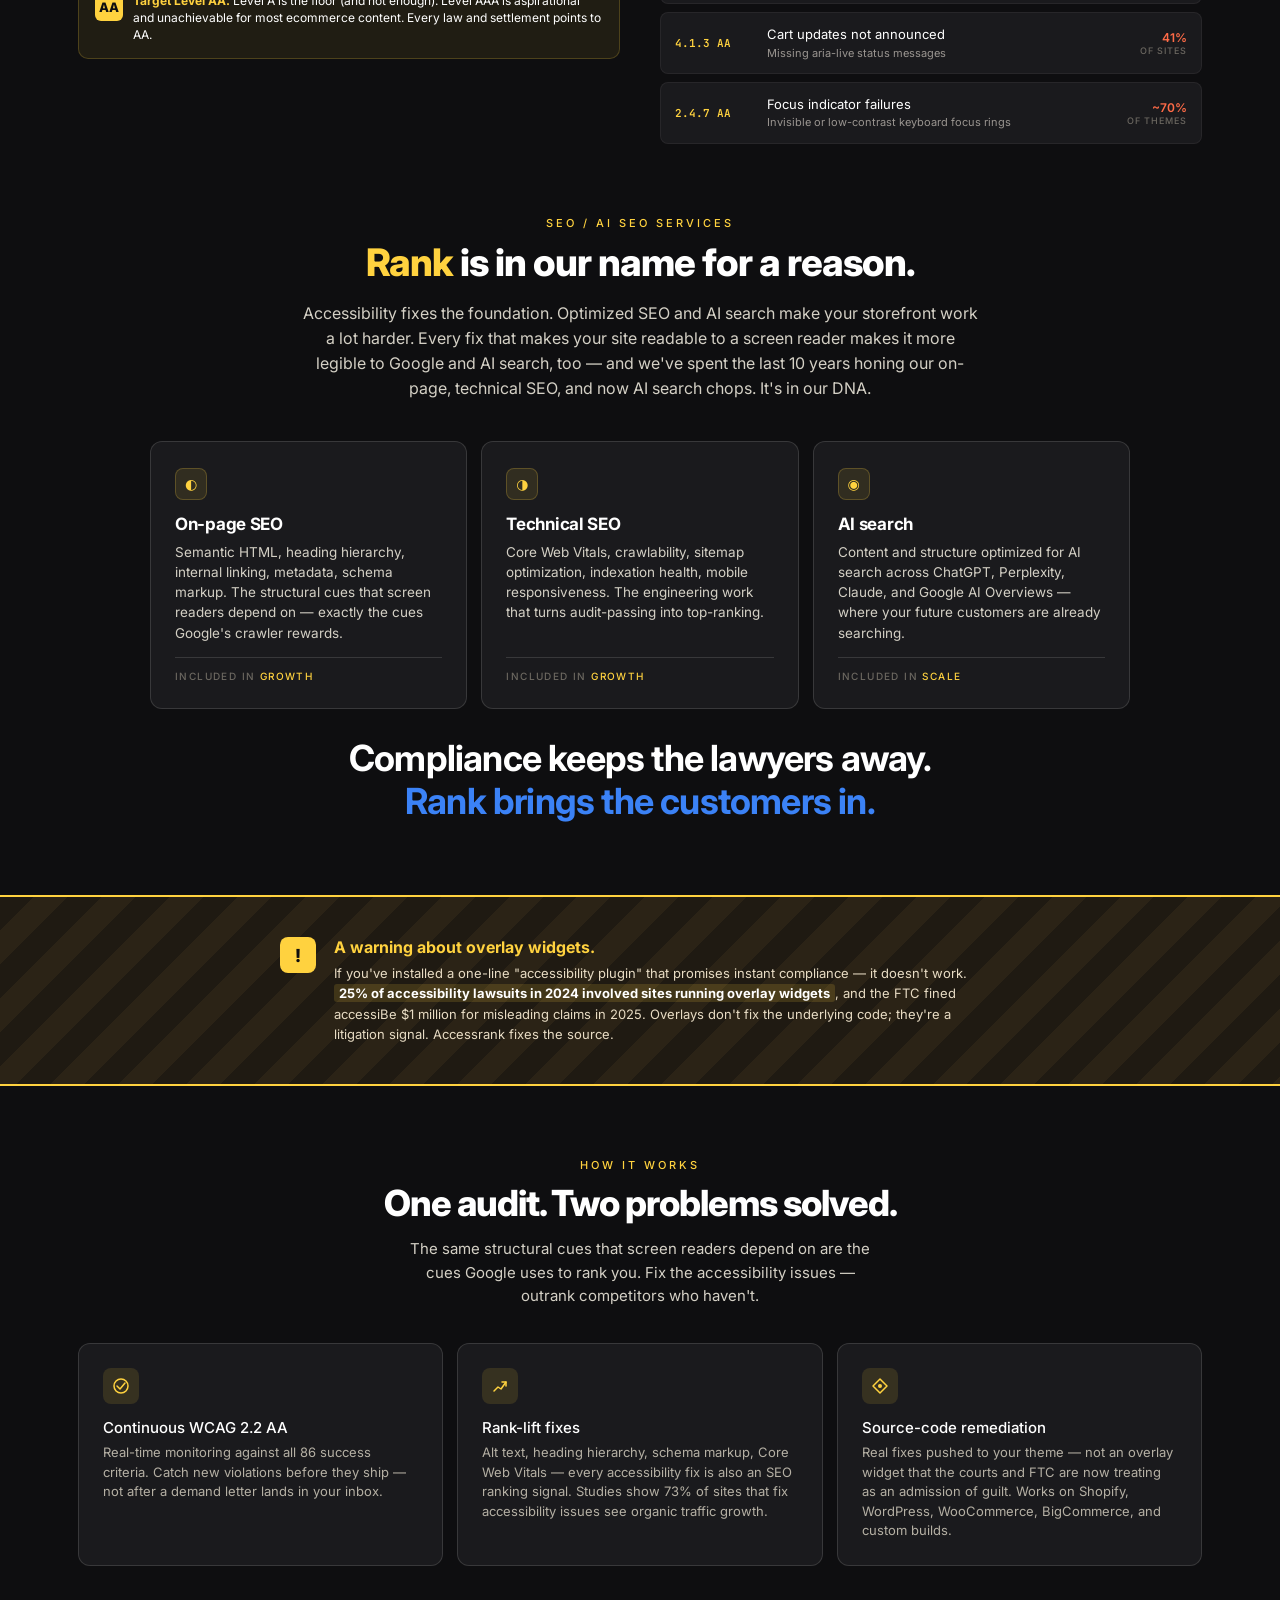
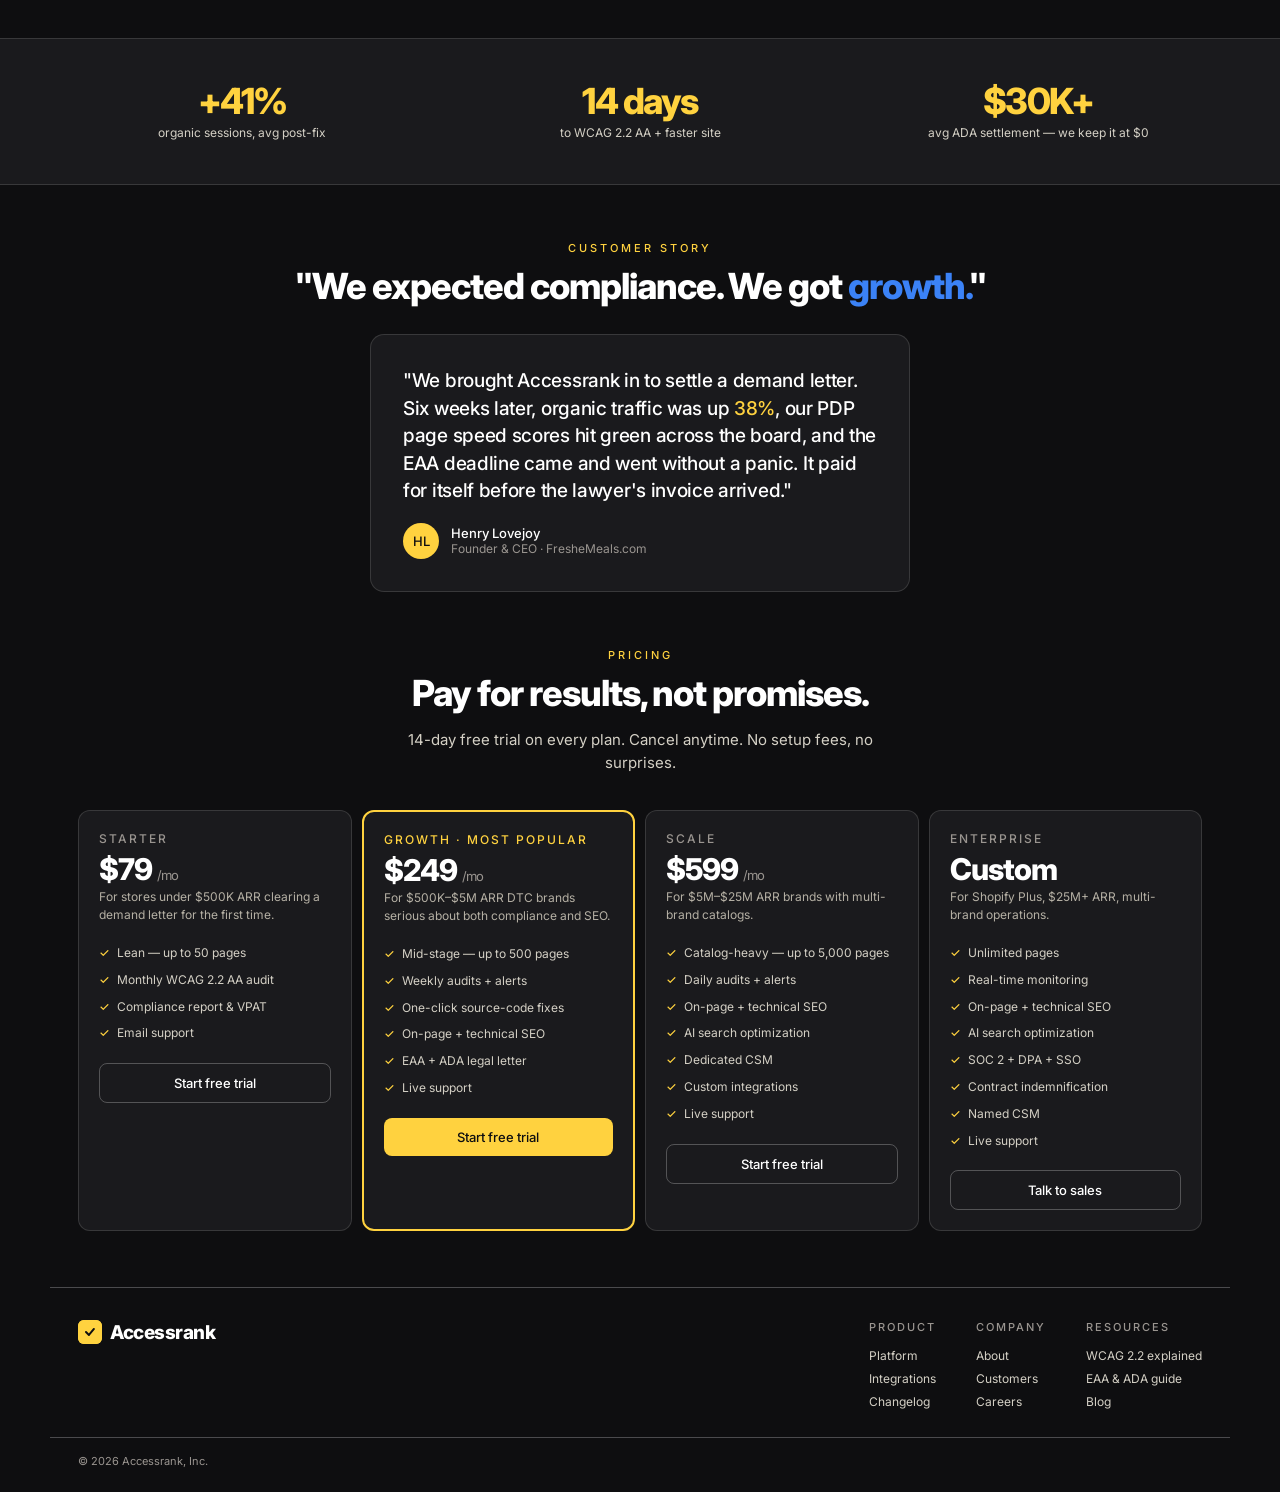
==== commit 3c2863ac: "Add files via upload" ====
--- a/index.html
+++ b/index.html
@@ -1084,7 +1084,7 @@
 .criteria-head {
   font-size: 15px;
   letter-spacing: 1.5px;
-  color: var(--brand);
+  color: var(--stakes-accent);
   font-weight: 700;
   margin-bottom: 20px;
 }
@@ -1809,7 +1809,7 @@
     <p class="seo-sub">
       Accessibility fixes the foundation. Optimized SEO and AI search make your storefront work a lot harder.
       Every fix that makes your site readable to a screen reader makes it more legible to Google and AI search, too —
-      and we've spent the last 10 years honing our on-page, off-page, and now AI search chops.
+      and we've spent the last 10 years honing our on-page, technical SEO, and now AI search chops.
       It's in our DNA.
     </p>
 
@@ -1834,10 +1834,10 @@
       </div>
       <div class="seo-card">
         <div class="seo-card-icon" aria-hidden="true">◉</div>
-        <div class="seo-card-title">Off-page + AI search</div>
+        <div class="seo-card-title">AI search</div>
         <p class="seo-card-body">
-          Authority building, content distribution, and content optimized for AI search across ChatGPT, Perplexity,
-          Claude, and Google AI Overviews — where your future customers are already searching.
+          Content and structure optimized for AI search across ChatGPT, Perplexity, Claude, and Google AI Overviews —
+          where your future customers are already searching.
         </p>
         <div class="seo-card-tier">Included in <span class="tier-label">Scale</span></div>
       </div>
@@ -2001,7 +2001,7 @@
           <li>Catalog-heavy — up to 5,000 pages</li>
           <li>Daily audits + alerts</li>
           <li>On-page + technical SEO</li>
-          <li>Off-page SEO + AI search optimization</li>
+          <li>AI search optimization</li>
           <li>Dedicated CSM</li>
           <li>Custom integrations</li>
           <li>Live support</li>
@@ -2016,7 +2016,7 @@
           <li>Unlimited pages</li>
           <li>Real-time monitoring</li>
           <li>On-page + technical SEO</li>
-          <li>Off-page SEO + AI search optimization</li>
+          <li>AI search optimization</li>
           <li>SOC 2 + DPA + SSO</li>
           <li>Contract indemnification</li>
           <li>Named CSM</li>
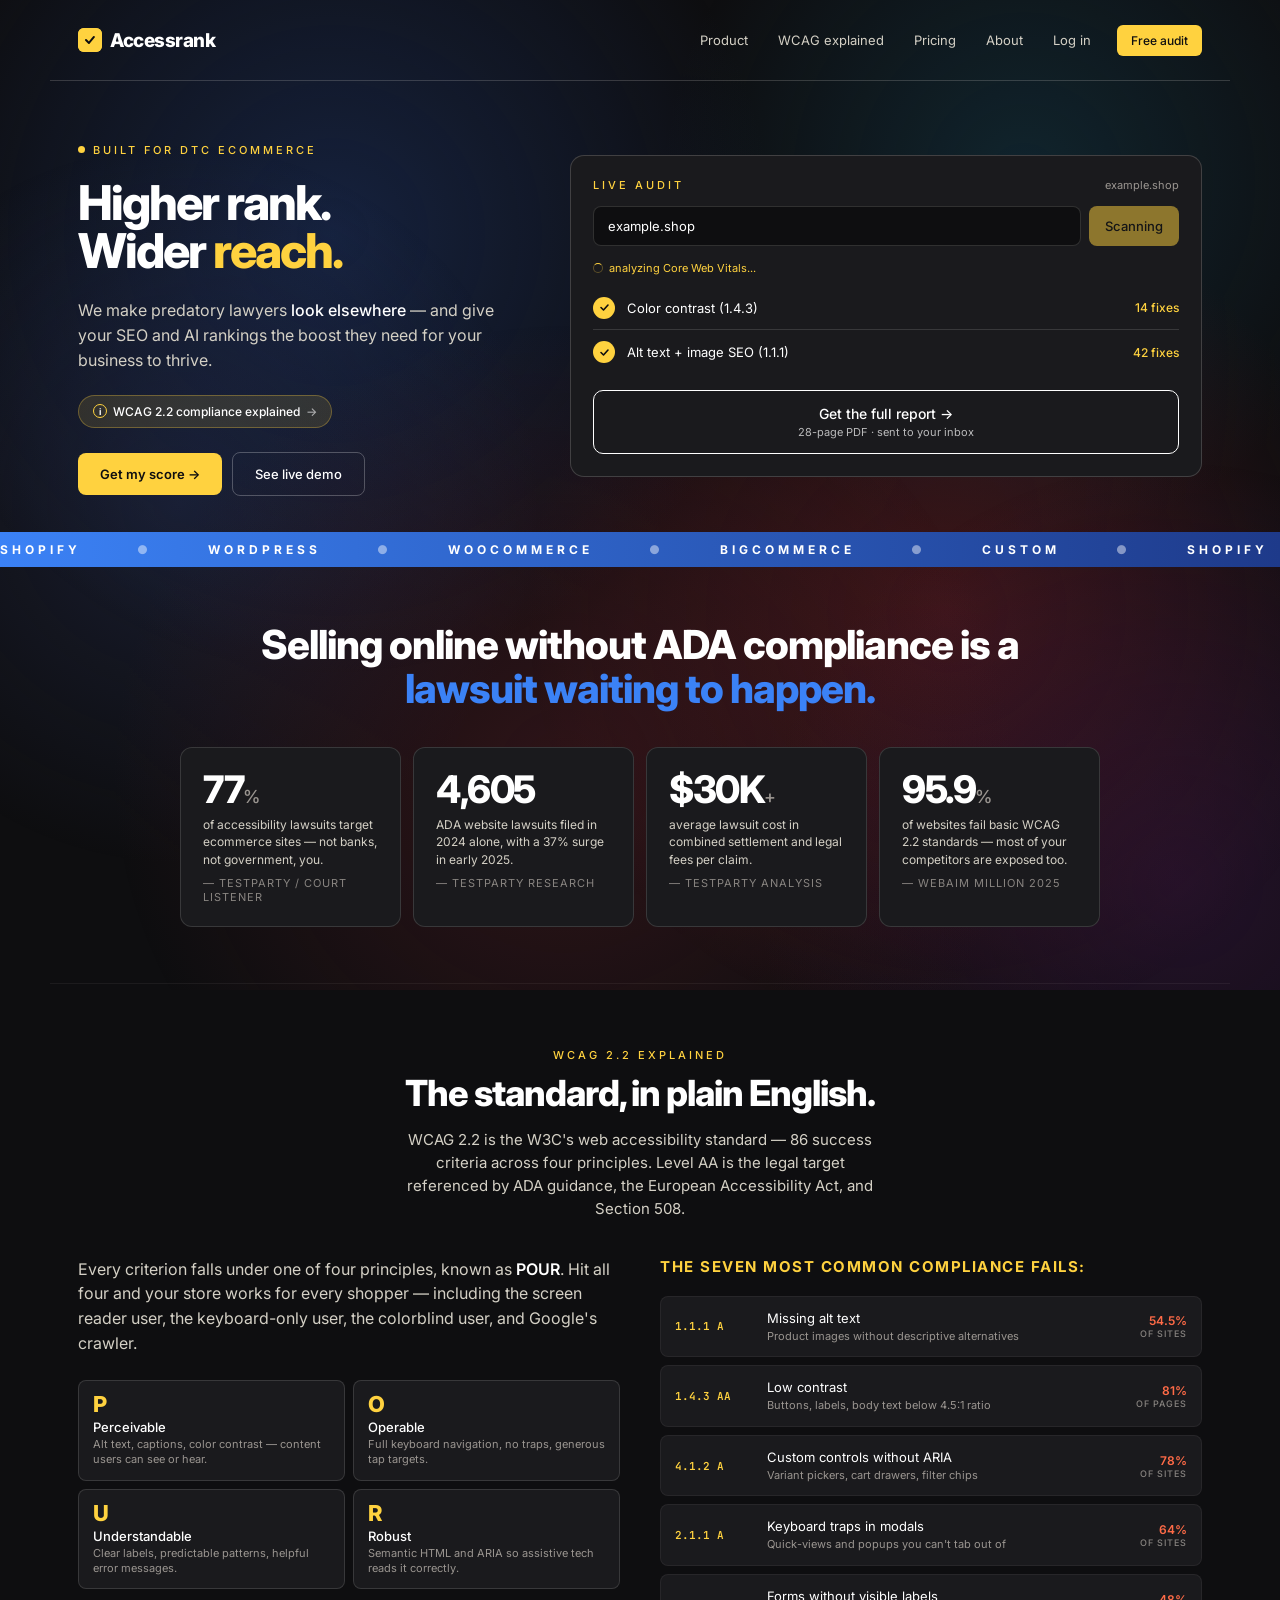
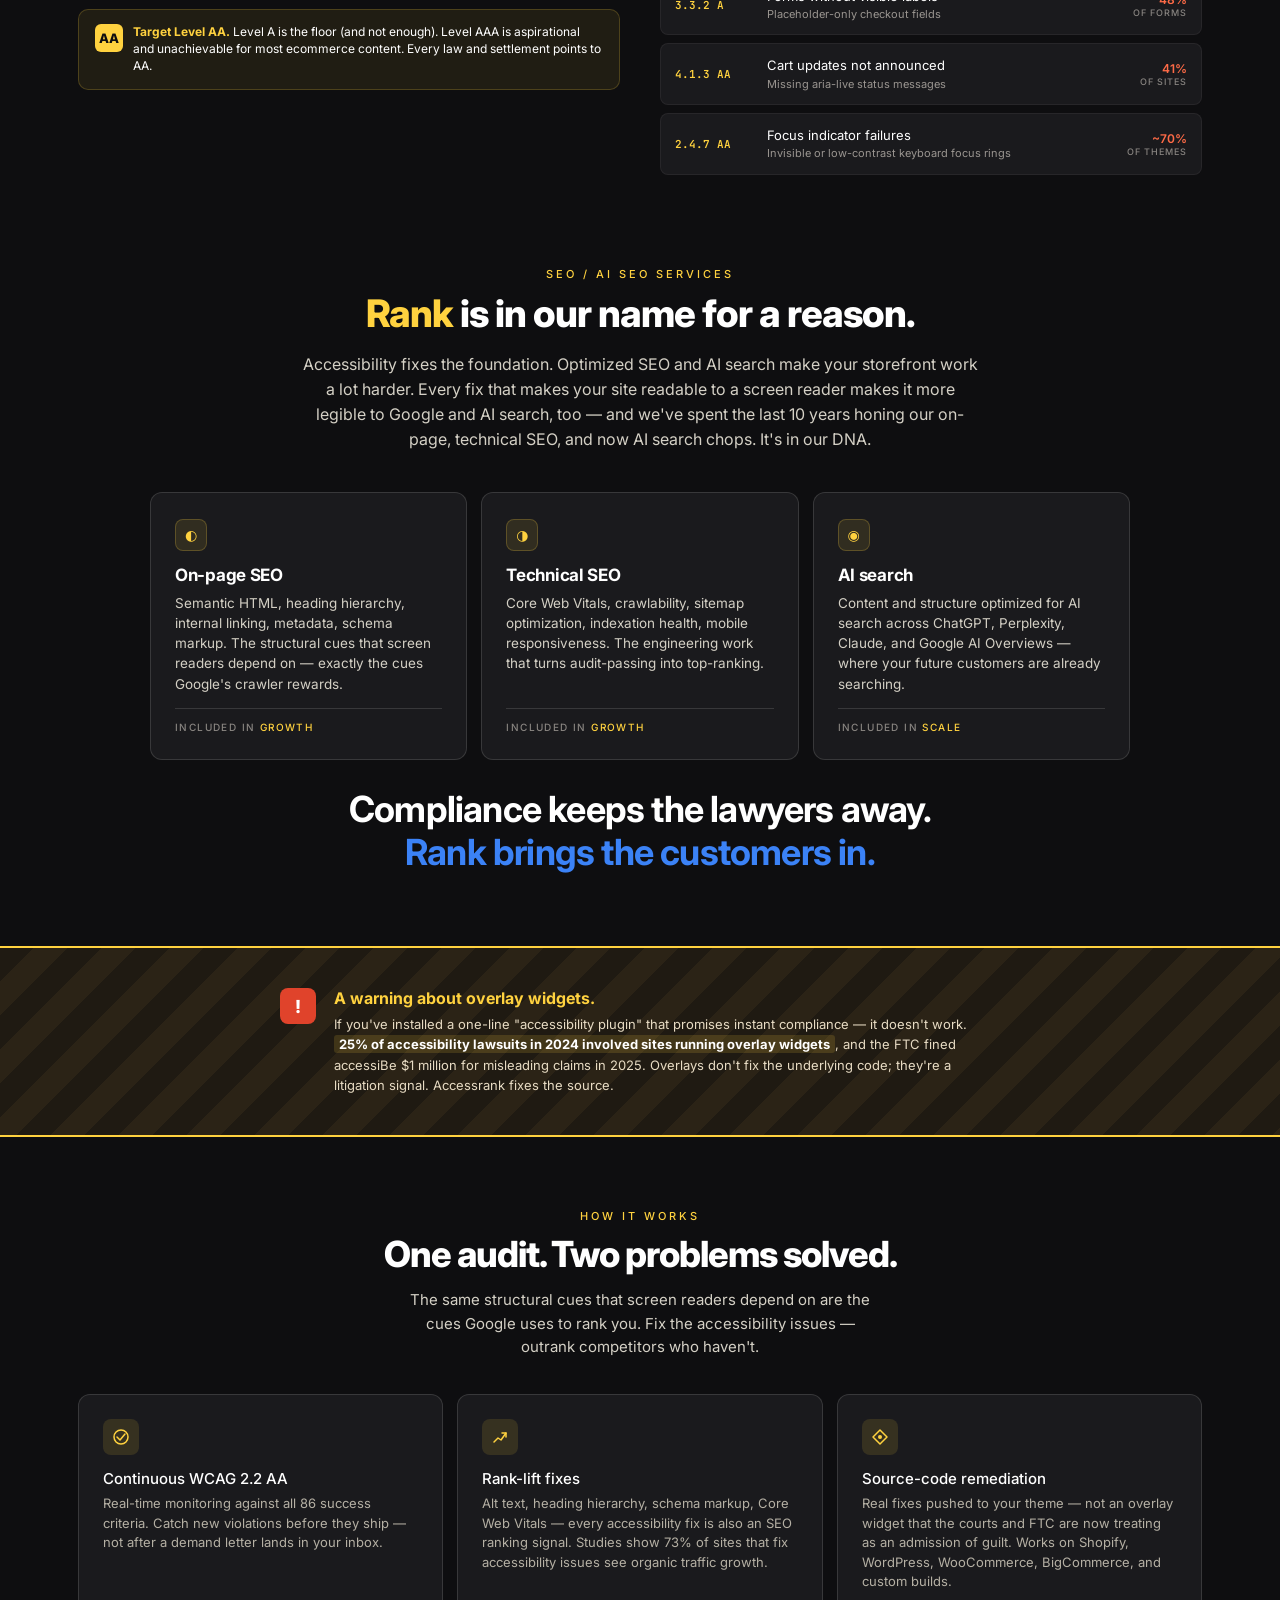
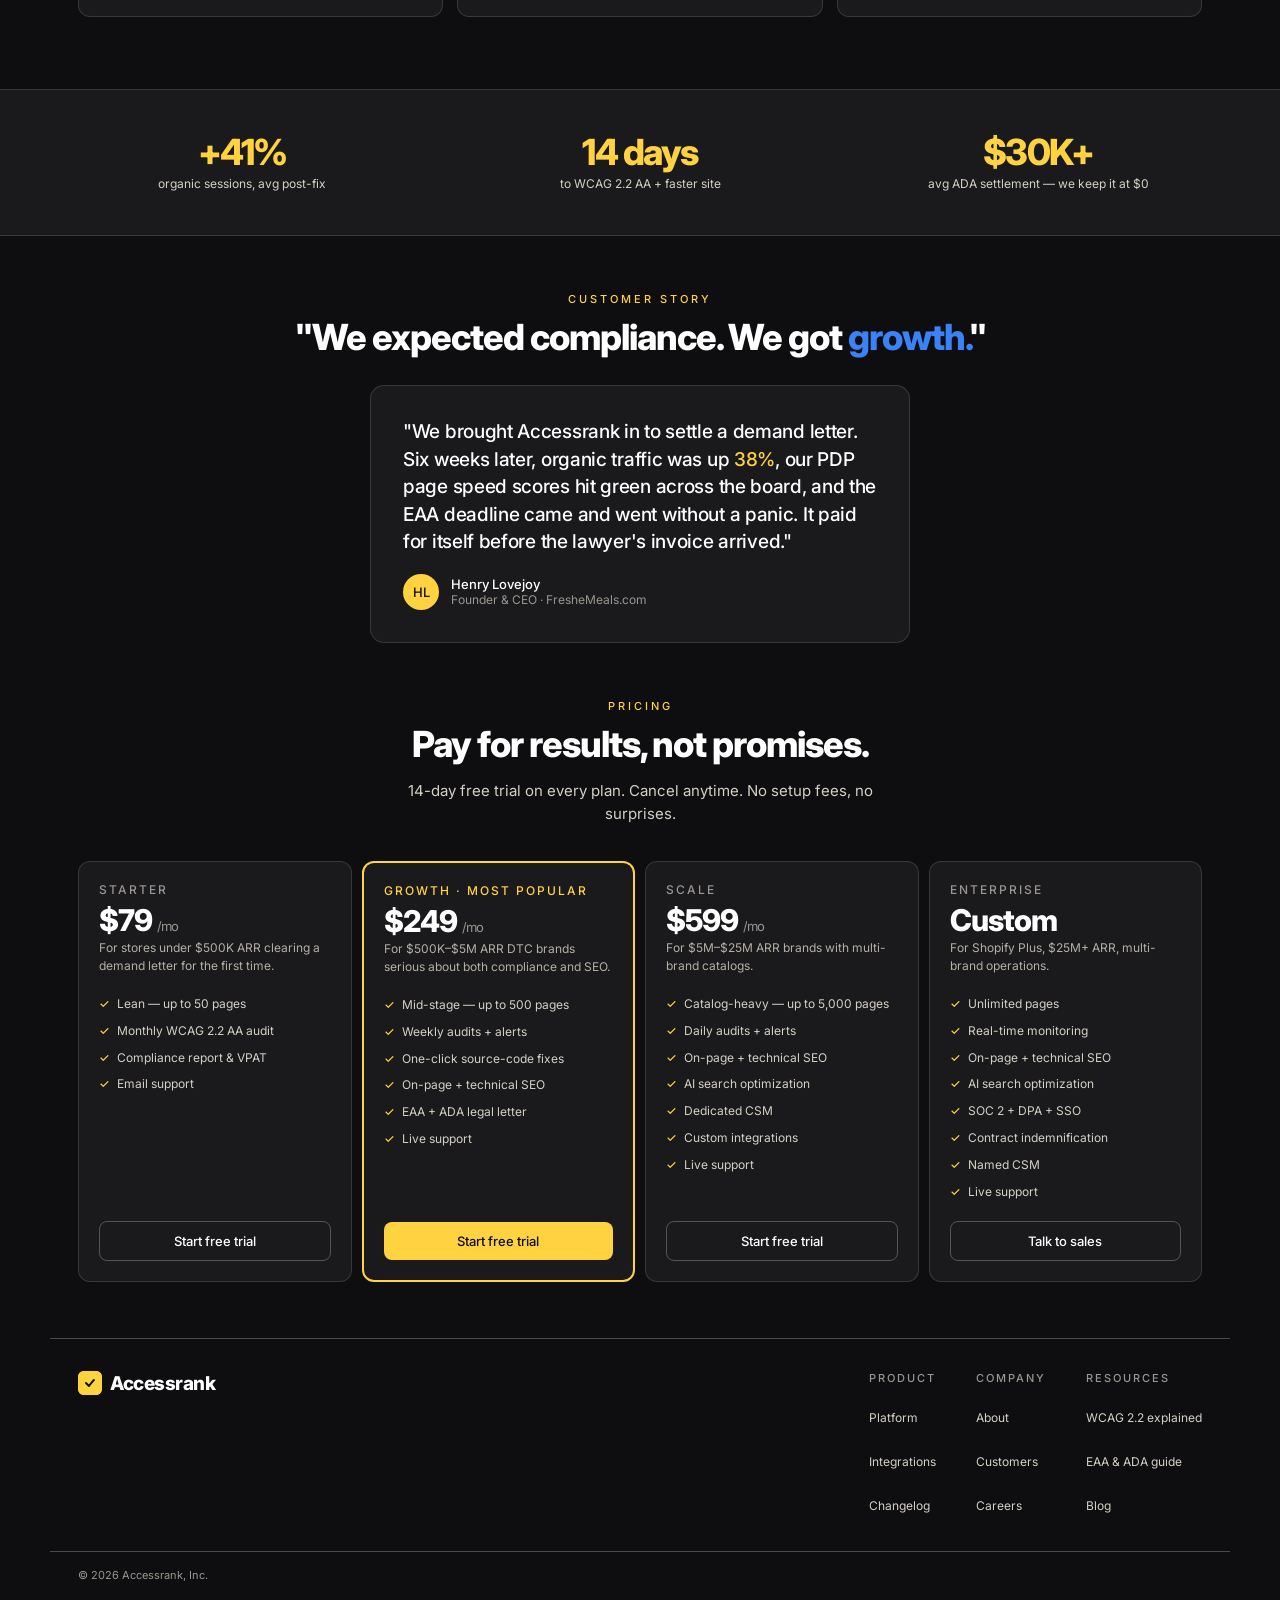
==== commit b980afd3: "Add files via upload" ====
--- a/index.html
+++ b/index.html
@@ -5,1584 +5,149 @@
   <meta name="viewport" content="width=device-width, initial-scale=1.0" />
   <title>Accessrank — WCAG 2.2 Accessibility Audits for DTC Ecommerce</title>
   <meta name="description" content="Accessrank fixes WCAG 2.2 accessibility violations at the source code level — protecting DTC stores from ADA litigation and boosting SEO rankings." />
+  <meta name="robots" content="index, follow" />
+  <link rel="canonical" href="https://accessrank.com/" />
+  <meta name="theme-color" content="#0E0E10" />
+
+  <!-- Open Graph -->
   <meta property="og:title" content="Accessrank — Higher rank. Wider reach." />
   <meta property="og:description" content="We make predatory lawyers look elsewhere — and give your SEO and AI rankings the boost they need for your business to thrive." />
   <meta property="og:type" content="website" />
-
-  <!-- Fonts -->
+  <meta property="og:url" content="https://accessrank.com/" />
+  <meta property="og:image" content="https://accessrank.com/og-image.png" />
+  <meta property="og:image:width" content="1200" />
+  <meta property="og:image:height" content="630" />
+  <meta property="og:site_name" content="Accessrank" />
+
+  <!-- Twitter Card -->
+  <meta name="twitter:card" content="summary_large_image" />
+  <meta name="twitter:title" content="Accessrank — Higher rank. Wider reach." />
+  <meta name="twitter:description" content="WCAG 2.2 accessibility audits that protect DTC stores from ADA lawsuits and boost SEO rankings." />
+  <meta name="twitter:image" content="https://accessrank.com/og-image.png" />
+
+  <!-- Favicon -->
+  <link rel="icon" href="/favicon.svg" type="image/svg+xml" />
+
+  <!-- Fonts — preload to avoid render blocking -->
   <link rel="preconnect" href="https://fonts.googleapis.com" />
   <link rel="preconnect" href="https://fonts.gstatic.com" crossorigin />
-  <link href="https://fonts.googleapis.com/css2?family=Inter:wght@400;500;600;800&family=JetBrains+Mono:wght@600&display=swap" rel="stylesheet" />
-
-  <style>
-/* ==================================================================
-   ACCESSRANK — STYLES
-   ==================================================================
-   Sections (Cmd/Ctrl+F to jump):
-     1. DESIGN TOKENS  — colors, type, spacing variables
-     2. RESET / BASE
-     3. NAV + MOBILE MENU
-     4. HERO
-     5. AUDIT CARD (live audit widget)
-     6. MARQUEE (scrolling platform list)
-     7. RISK STRIP ("The stakes")
-     8. WCAG 2.2 EXPLAINER
-     9. OVERLAY WARNING
-    10. FEATURES ("How it works")
-    11. STATS STRIP
-    12. TESTIMONIAL
-    13. PRICING
-    14. FOOTER
-    15. RESPONSIVE
-    16. SCROLL-TRIGGERED FADE-IN
-   ================================================================== */
-
-
-/* ==================================================================
-   1. DESIGN TOKENS
-   ================================================================== */
-:root {
-  --brand:           #FFD23F;
-  --brand-soft:      rgba(255, 210, 63, 0.12);
-  --brand-border:    rgba(255, 210, 63, 0.30);
-  --warning:         #FF6B47;
-  --warning-soft:    #FF8B6E;
-  --stakes-accent:   #3B82F6;
-
-  --bg:              #0E0E10;
-  --surface:         #1A1A1D;
-  --text:            #FFFFFF;
-  --text-soft:       #D4D0C5;
-  --text-muted:      #B5B0A4;
-  --text-faint:      #9A9590;
-  --text-fainter:    #6B6760;
-  --hairline:        rgba(240, 237, 229, 0.14);
-  --hairline-strong: rgba(240, 237, 229, 0.18);
-
-  --h1-size:         48px;
-  --h2-size:         36px;
-  --body-size:       16px;
-  --caption-size:    11px;
-
-  --ease-out:        cubic-bezier(0.23, 1, 0.32, 1);
-}
-
-
-/* ==================================================================
-   2. RESET / BASE
-   ================================================================== */
-* { box-sizing: border-box; }
-
-html { scroll-behavior: smooth; }
-
-body {
-  font-family: 'Inter', system-ui, -apple-system, sans-serif;
-  background: var(--bg);
-  color: var(--text-soft);
-  margin: 0;
-  border-radius: 12px;
-  overflow-x: hidden;
-  position: relative;
-  isolation: isolate;
-}
-
-/* ──────────────────────────────────────────────────────────────────
-   ANIMATED GRADIENT BACKGROUND LAYERS
-   Two pseudo-elements layered behind all page content. Each holds
-   multiple radial-gradient "blobs" that drift slowly on independent
-   timing cycles. Six blobs total, distributed across upper and lower
-   halves, including a dark red accent that ties to the warning red
-   used elsewhere on the site.
-   Honors prefers-reduced-motion (real WCAG 2.2 concern).
-   ────────────────────────────────────────────────────────────────── */
-body::before,
-body::after {
-  content: '';
-  position: fixed;
-  inset: -10%;
-  pointer-events: none;
-  z-index: -1;
-}
-
-body::before {
-  background:
-    /* Center-left navy */
-    radial-gradient(800px circle at 30% 30%,
-      rgba(28, 50, 100, 0.55) 0%,
-      rgba(28, 50, 100, 0) 55%),
-    /* Center-right red — primary red presence */
-    radial-gradient(700px circle at 70% 65%,
-      rgba(110, 30, 35, 0.50) 0%,
-      rgba(110, 30, 35, 0) 60%),
-    /* Upper-right teal */
-    radial-gradient(600px circle at 75% 25%,
-      rgba(20, 70, 90, 0.40) 0%,
-      rgba(20, 70, 90, 0) 60%);
-  animation: blob-drift-1 18s ease-in-out infinite alternate;
-}
-
-body::after {
-  background:
-    /* Lower-center red — secondary red presence */
-    radial-gradient(750px circle at 45% 80%,
-      rgba(90, 28, 35, 0.42) 0%,
-      rgba(90, 28, 35, 0) 60%),
-    /* Lower-right eggplant */
-    radial-gradient(700px circle at 85% 90%,
-      rgba(60, 22, 70, 0.45) 0%,
-      rgba(60, 22, 70, 0) 60%),
-    /* Mid-left slate-blue */
-    radial-gradient(600px circle at 20% 55%,
-      rgba(40, 50, 90, 0.40) 0%,
-      rgba(40, 50, 90, 0) 60%);
-  animation: blob-drift-2 22s ease-in-out infinite alternate;
-}
-
-@keyframes blob-drift-1 {
-  0%   { transform: translate(-15%, -10%) scale(1);    }
-  50%  { transform: translate(20%, 12%)   scale(1.15); }
-  100% { transform: translate(-8%, 18%)   scale(0.95); }
-}
-
-@keyframes blob-drift-2 {
-  0%   { transform: translate(15%, 10%)   scale(1);    }
-  33%  { transform: translate(-22%, -8%)  scale(1.12); }
-  66%  { transform: translate(18%, 15%)   scale(0.95); }
-  100% { transform: translate(-12%, -15%) scale(1.08); }
-}
-
-@media (prefers-reduced-motion: reduce) {
-  body::before,
-  body::after { animation: none; }
-}
-
-a { text-decoration: none; }
-button { font-family: inherit; cursor: pointer; border: none; background: transparent; }
-button:focus-visible { outline: 2px solid var(--brand); outline-offset: 2px; border-radius: 4px; }
-
-
-/* ==================================================================
-   3. NAV + MOBILE MENU
-   ================================================================== */
-.nav {
-  display: flex;
-  align-items: center;
-  justify-content: space-between;
-  padding: 18px 28px;
-  border-bottom: 1px solid var(--hairline-strong);
-  max-width: 1180px;
-  margin: 0 auto;
-}
-
-.logo {
-  display: flex;
-  align-items: center;
-  gap: 8px;
-  font-weight: 800;
-  font-size: 19px;
-  letter-spacing: -0.5px;
-  color: var(--text);
-}
-
-/* ==================================================================
-   LOGO MARK ANIMATION
-   ================================================================== */
-.logo-mark {
-  width: 24px;
-  height: 24px;
-  border-radius: 6px;
-  display: inline-flex;
-  align-items: center;
-  justify-content: center;
-  position: relative;
-  overflow: hidden;
-  background: var(--brand);
-  flex-shrink: 0;
-}
-
-.logo-mark .layer {
-  position: absolute;
-  inset: 0;
-  pointer-events: none;
-  z-index: 1;
-}
-.logo-mark .layer-red {
-  background: #E0432B;
-  transform: translate(-110%, 110%);
-  animation: logoWipeRed 5s ease-in-out 1 forwards;
-}
-.logo-mark .layer-green {
-  background: #4ADE80;
-  transform: translate(110%, -110%);
-  animation: logoWipeGreen 5s ease-in-out 1 forwards;
-}
-.logo-mark .layer-yellow {
-  background: var(--brand);
-  transform: translate(-110%, 110%);
-  animation: logoWipeYellowReturn 5s ease-in-out 1 forwards;
-}
-
-.logo-mark .icon {
-  position: absolute;
-  inset: 0;
-  display: flex;
-  align-items: center;
-  justify-content: center;
-  z-index: 2;
-  pointer-events: none;
-}
-.logo-mark .icon svg {
-  width: 58%;
-  height: 58%;
-  display: block;
-}
-.logo-mark .icon-yellow { animation: logoIconYellow 5s ease-in-out 1 forwards; }
-.logo-mark .icon-red    { opacity: 0; animation: logoIconRed   5s ease-in-out 1 forwards; }
-.logo-mark .icon-green  { opacity: 0; animation: logoIconGreen 5s ease-in-out 1 forwards; transform-origin: 50% 50%; }
-
-.logo-mark .swipe {
-  position: absolute;
-  top: -50%; left: -150%;
-  width: 200%; height: 200%;
-  pointer-events: none;
-  z-index: 4;
-  filter: blur(0.5px);
-  opacity: 0;
-}
-.logo-mark .swipe-1,
-.logo-mark .swipe-3 {
-  background: linear-gradient(45deg,  transparent 45%, rgba(255,255,255,0.85) 50%, transparent 55%);
-}
-.logo-mark .swipe-2 {
-  background: linear-gradient(-45deg, transparent 45%, rgba(255,255,255,0.85) 50%, transparent 55%);
-}
-.logo-mark .swipe-1 { animation: logoSwipe1 5s ease-in-out 1 forwards; }
-.logo-mark .swipe-2 { animation: logoSwipe2 5s ease-in-out 1 forwards; }
-.logo-mark .swipe-3 { animation: logoSwipe3 5s ease-in-out 1 forwards; }
-
-@keyframes logoWipeRed {
-  0%, 13%   { transform: translate(-110%, 110%); }
-  22%, 40%  { transform: translate(0, 0); }
-  48%, 100% { transform: translate(110%, -110%); }
-}
-@keyframes logoWipeGreen {
-  0%, 38%   { transform: translate(110%, -110%); }
-  47%, 70%  { transform: translate(0, 0); }
-  77%, 100% { transform: translate(-110%, 110%); }
-}
-@keyframes logoWipeYellowReturn {
-  0%, 68%   { transform: translate(-110%, 110%); }
-  77%, 100% { transform: translate(0, 0); }
-}
-@keyframes logoIconYellow {
-  0%, 18%   { opacity: 1; }
-  22%, 72%  { opacity: 0; }
-  82%, 100% { opacity: 1; }
-}
-@keyframes logoIconRed {
-  0%, 18%   { opacity: 0; }
-  25%, 38%  { opacity: 1; }
-  44%, 100% { opacity: 0; }
-}
-@keyframes logoIconGreen {
-  0%, 43%   { opacity: 0; transform: scale(1); }
-  50%       { opacity: 1; transform: scale(1); }
-  56%       { opacity: 1; transform: scale(1); }
-  63%       { opacity: 1; transform: scale(1.42); }
-  68%       { opacity: 1; transform: scale(0.96); }
-  72%       { opacity: 1; transform: scale(1); }
-  78%, 100% { opacity: 0; transform: scale(1); }
-}
-@keyframes logoSwipe1 {
-  0%, 11%   { transform: translate(-50%, 50%);  opacity: 0; }
-  13%       { transform: translate(-50%, 50%);  opacity: 1; }
-  21%       { transform: translate(50%, -50%);  opacity: 1; }
-  23%, 100% { opacity: 0; }
-}
-@keyframes logoSwipe2 {
-  0%, 38%   { transform: translate(50%, -50%);  opacity: 0; }
-  40%       { transform: translate(50%, -50%);  opacity: 1; }
-  46%       { transform: translate(-50%, 50%);  opacity: 1; }
-  48%, 100% { opacity: 0; }
-}
-@keyframes logoSwipe3 {
-  0%, 68%   { transform: translate(-50%, 50%);  opacity: 0; }
-  70%       { transform: translate(-50%, 50%);  opacity: 1; }
-  76%       { transform: translate(50%, -50%);  opacity: 1; }
-  78%, 100% { opacity: 0; }
-}
-
-.nav-right {
-  display: flex;
-  gap: 22px;
-  align-items: center;
-  font-size: 13px;
-}
-
-.nav-right a:not(.cta-nav) {
-  color: var(--text-soft);
-  transition: color 0.15s;
-}
-
-.nav-right a:not(.cta-nav):hover { color: var(--text); }
-
-.cta-nav {
-  background: var(--brand);
-  color: var(--bg);
-  padding: 8px 14px;
-  border-radius: 6px;
-  font-weight: 500;
-  font-size: 12px;
-  transition: opacity 0.15s ease;
-}
-
-.cta-nav:hover { opacity: 0.85; }
-
-.hamburger {
-  display: none;
-  flex-direction: column;
-  gap: 4px;
-  padding: 8px;
-}
-
-.ham-line {
-  width: 22px;
-  height: 2px;
-  background: var(--text);
-  border-radius: 2px;
-  transition: transform 0.2s, opacity 0.2s;
-}
-
-.hamburger[aria-expanded="true"] .ham-line:nth-child(1) {
-  transform: translateY(6px) rotate(45deg);
-}
-.hamburger[aria-expanded="true"] .ham-line:nth-child(2) { opacity: 0; }
-.hamburger[aria-expanded="true"] .ham-line:nth-child(3) {
-  transform: translateY(-6px) rotate(-45deg);
-}
-
-.mobile-menu {
-  display: none;
-  flex-direction: column;
-  gap: 0;
-  position: absolute;
-  top: 60px;
-  left: 0;
-  right: 0;
-  background: var(--bg);
-  border-bottom: 1px solid var(--hairline-strong);
-  padding: 16px 28px;
-  z-index: 100;
-}
-
-.mobile-menu.open { display: flex; }
-
-.mobile-menu a {
-  color: var(--text-soft);
-  padding: 14px 0;
-  border-bottom: 1px solid var(--hairline);
-  font-size: 15px;
-}
-
-.mobile-menu a:last-child { border-bottom: none; }
-
-.mobile-menu .cta-mobile {
-  background: var(--brand);
-  color: var(--bg);
-  margin-top: 12px;
-  padding: 14px !important;
-  text-align: center;
-  border-radius: 8px;
-  font-weight: 600;
-}
-
-
-/* ==================================================================
-   4. HERO
-   ================================================================== */
-.hero {
-  display: grid;
-  grid-template-columns: 0.75fr 1fr;
-  gap: 18px;
-  padding: 56px 28px 36px;
-  align-items: center;
-  max-width: 1180px;
-  margin: 0 auto;
-}
-
-.eyebrow {
-  display: inline-flex;
-  align-items: center;
-  gap: 8px;
-  font-size: var(--caption-size);
-  letter-spacing: 3px;
-  color: var(--brand);
-  font-weight: 500;
-  margin-bottom: 22px;
-}
-
-.pulse-dot {
-  width: 7px;
-  height: 7px;
-  border-radius: 50%;
-  background: var(--brand);
-  animation: pulse 2s ease-in-out infinite;
-}
-
-@keyframes pulse {
-  0%, 100% { opacity: 1; }
-  50%      { opacity: 0.3; }
-}
-
-.hero h1 {
-  font-size: var(--h1-size);
-  line-height: 1.02;
-  letter-spacing: -2px;
-  font-weight: 800;
-  margin: 0 0 22px;
-  color: var(--text);
-}
-
-.hero h1 .accent { color: var(--brand); }
-
-.sub {
-  font-size: var(--body-size);
-  line-height: 1.55;
-  color: var(--text-soft);
-  max-width: 440px;
-  margin: 0 0 22px;
-}
-
-.sub .highlight {
-  color: var(--text);
-  font-weight: 500;
-}
-
-.wcag-link {
-  display: inline-flex;
-  align-items: center;
-  gap: 6px;
-  padding: 8px 14px;
-  background: var(--brand-soft);
-  color: #FFFFFF;
-  border: 1px solid var(--brand-border);
-  border-radius: 100px;
-  font-size: 12px;
-  font-weight: 500;
-  margin-bottom: 24px;
-  transition: background 0.2s;
-}
-
-.wcag-link:hover { background: rgba(255, 210, 63, 0.18); }
-
-.info-circle {
-  width: 14px;
-  height: 14px;
-  border-radius: 50%;
-  border: 1.5px solid var(--brand);
-  display: inline-flex;
-  align-items: center;
-  justify-content: center;
-  font-size: 9px;
-  font-weight: 700;
-  line-height: 1;
-}
-
-.cta-row {
-  display: flex;
-  gap: 10px;
-  align-items: center;
-}
-
-.btn-primary {
-  background: var(--brand);
-  color: var(--bg);
-  padding: 13px 22px;
-  border-radius: 8px;
-  font-weight: 500;
-  font-size: 13px;
-  transition: opacity 0.15s ease;
-}
-
-.btn-primary:hover { opacity: 0.85; }
-
-.btn-secondary {
-  background: transparent;
-  color: var(--text);
-  padding: 13px 22px;
-  border-radius: 8px;
-  font-weight: 500;
-  font-size: 13px;
-  border: 1px solid rgba(255, 255, 255, 0.25);
-  transition: background 0.15s ease, border-color 0.15s ease;
-}
-
-.btn-secondary:hover {
-  background: rgba(255, 255, 255, 0.06);
-  border-color: rgba(255, 255, 255, 0.4);
-}
-
-
-/* ==================================================================
-   5. AUDIT CARD
-   ================================================================== */
-.audit-card {
-  background: var(--surface);
-  border-radius: 14px;
-  padding: 22px;
-  border: 1px solid var(--hairline-strong);
-}
-
-.audit-head {
-  display: flex;
-  justify-content: space-between;
-  align-items: center;
-  margin-bottom: 14px;
-}
-
-.audit-title {
-  font-size: 11px;
-  letter-spacing: 3px;
-  color: var(--brand);
-  font-weight: 500;
-}
-
-.audit-meta {
-  font-size: 11px;
-  color: var(--text-faint);
-}
-
-.url-form {
-  display: flex;
-  gap: 8px;
-  margin-bottom: 14px;
-}
-
-.url-input {
-  flex: 1;
-  background: var(--bg);
-  border: 1px solid rgba(240, 237, 229, 0.15);
-  color: var(--text);
-  padding: 11px 14px;
-  border-radius: 8px;
-  font-size: 13px;
-  font-family: inherit;
-  outline: none;
-  transition: border-color 0.15s;
-}
-
-.url-input::placeholder { color: var(--text-fainter); }
-.url-input:focus { border-color: var(--brand); }
-
-.scan-btn {
-  background: var(--brand);
-  color: var(--bg);
-  padding: 11px 16px;
-  border-radius: 8px;
-  font-weight: 500;
-  font-size: 13px;
-  white-space: nowrap;
-  transition: opacity 0.15s;
-}
-
-.scan-btn:hover { opacity: 0.85; }
-.scan-btn:disabled { opacity: 0.5; cursor: not-allowed; }
-
-.scan-status {
-  font-size: 11px;
-  color: var(--text-faint);
-  margin-bottom: 10px;
-  min-height: 14px;
-  display: flex;
-  align-items: center;
-  gap: 6px;
-}
-
-.scan-status.active { color: var(--brand); }
-
-.scan-spinner {
-  width: 10px;
-  height: 10px;
-  border: 1.5px solid rgba(255, 210, 63, 0.3);
-  border-top-color: var(--brand);
-  border-radius: 50%;
-  animation: spin 0.7s linear infinite;
-}
-
-@keyframes spin { to { transform: rotate(360deg); } }
-
-.audit-rows {
-  display: flex;
-  flex-direction: column;
-}
-
-.audit-row {
-  display: flex;
-  align-items: center;
-  gap: 12px;
-  padding: 10px 0;
-  border-bottom: 1px solid var(--hairline);
-  font-size: 13px;
-  opacity: 0;
-  transform: translateY(6px);
-  transition: opacity 0.4s var(--ease-out), transform 0.4s var(--ease-out);
-}
-
-.audit-row.visible {
-  opacity: 1;
-  transform: translateY(0);
-}
-
-.audit-row:last-child { border-bottom: none; }
-
-.check-circle {
-  width: 22px;
-  height: 22px;
-  border-radius: 50%;
-  background: var(--brand);
-  display: inline-flex;
-  align-items: center;
-  justify-content: center;
-  flex-shrink: 0;
-}
-
-.row-label { color: var(--text); flex: 1; }
-.row-meta  { color: var(--brand); font-size: 12px; font-weight: 500; }
-
-.empty-state {
-  padding: 24px 12px;
-  text-align: center;
-  color: var(--text-faint);
-  font-size: 13px;
-}
-
-.report-cta {
-  margin-top: 16px;
-  padding: 14px;
-  background: transparent;
-  color: var(--text);
-  border: 1px solid var(--text);
-  border-radius: 10px;
-  text-align: center;
-  font-weight: 500;
-  font-size: 14px;
-  width: 100%;
-  font-family: inherit;
-  transition: background 0.18s ease, color 0.18s ease, border-color 0.18s ease;
-}
-
-.report-cta:hover,
-.report-cta:focus-visible {
-  background: var(--brand);
-  color: var(--bg);
-  border-color: var(--brand);
-}
-
-/* On hover, the sub-text inverts back to dark-on-yellow */
-.report-cta:hover .report-cta-sub,
-.report-cta:focus-visible .report-cta-sub {
-  color: rgba(14, 14, 16, 0.7);
-}
-
-.report-cta-sub {
-  display: block;
-  font-size: 11px;
-  color: rgba(255, 255, 255, 0.7);
-  margin-top: 3px;
-  font-weight: 400;
-}
-
-.check-anim {
-  stroke-dasharray: 16;
-  stroke-dashoffset: 16;
-  animation: drawCheck 0.6s var(--ease-out) forwards;
-}
-
-@keyframes drawCheck {
-  0%       { stroke-dashoffset: 16; }
-  60%, 100% { stroke-dashoffset: 0; }
-}
-
-
-/* ==================================================================
-   6. MARQUEE
-   ================================================================== */
-.marquee {
-  background: linear-gradient(90deg, #3B82F6 0%, #1E3A8A 100%);
-  color: #FFFFFF;
-  padding: 10px 0;
-  overflow: hidden;
-  border-top: 1px solid rgba(255, 255, 255, 0.08);
-  border-bottom: 1px solid rgba(255, 255, 255, 0.08);
-}
-
-.marquee-track {
-  display: flex;
-  gap: 56px;
-  animation: marquee-scroll 28s linear infinite;
-  white-space: nowrap;
-  width: max-content;
-}
-
-.marquee-track .item {
-  font-size: 12px;
-  font-weight: 700;
-  letter-spacing: 4px;
-  display: inline-flex;
-  align-items: center;
-  gap: 56px;
-}
-
-.marquee-track .sep {
-  color: rgba(255, 255, 255, 0.45);
-  opacity: 0.4;
-  font-size: 12px;
-}
-
-@keyframes marquee-scroll {
-  from { transform: translateX(0); }
-  to   { transform: translateX(-50%); }
-}
-
-
-/* ==================================================================
-   7. RISK STRIP
-   ================================================================== */
-.risk-strip {
-  padding: 40px 28px 56px;
-  border-bottom: 1px solid rgba(240, 237, 229, 0.06);
-  max-width: 1180px;
-  margin: 0 auto;
-}
-
-.risk-eyebrow {
-  font-size: 11px;
-  letter-spacing: 3px;
-  color: var(--brand);
-  font-weight: 500;
-  margin-bottom: 12px;
-  text-align: center;
-}
-
-.risk-title {
-  font-size: 40px;
-  line-height: 1.1;
-  letter-spacing: -1px;
-  font-weight: 800;
-  margin: 0 auto 36px;
-  color: var(--text);
-  text-align: center;
-  max-width: 760px;
-}
-
-.risk-title .red { color: var(--stakes-accent); }
-
-.risk-grid {
-  display: grid;
-  grid-template-columns: repeat(4, 1fr);
-  gap: 12px;
-  max-width: 920px;
-  margin: 0 auto;
-}
-
-.risk-card {
-  padding: 22px;
-  background: var(--surface);
-  border-radius: 12px;
-  border: 1px solid var(--hairline);
-}
-
-.risk-num {
-  font-size: 38px;
-  font-weight: 800;
-  letter-spacing: -1.5px;
-  color: var(--text);
-  line-height: 1;
-  margin-bottom: 8px;
-}
-
-.risk-num .small {
-  font-size: 18px;
-  color: var(--text-faint);
-  font-weight: 500;
-}
-
-.risk-label {
-  font-size: 12px;
-  color: var(--text-soft);
-  line-height: 1.45;
-  margin-bottom: 8px;
-}
-
-.risk-source {
-  font-size: 10px;
-  color: var(--text-fainter);
-  letter-spacing: 1px;
-  text-transform: uppercase;
-}
-
-
-/* ==================================================================
-   7b. SEO / AI SEARCH SECTION
-   ================================================================== */
-.seo-strip {
-  padding: 36px 28px 72px;
-  max-width: 1180px;
-  margin: 0 auto;
-}
-
-.seo-eyebrow {
-  font-size: 11px;
-  letter-spacing: 3px;
-  color: var(--brand);
-  font-weight: 500;
-  margin-bottom: 12px;
-  text-align: center;
-  text-transform: uppercase;
-}
-
-.seo-title {
-  font-size: 38px;
-  line-height: 1.1;
-  letter-spacing: -1px;
-  font-weight: 800;
-  margin: 0 auto 18px;
-  color: var(--text);
-  text-align: center;
-  max-width: 720px;
-}
-
-.seo-title .accent { color: var(--brand); }
-
-.seo-sub {
-  font-size: 16px;
-  line-height: 1.55;
-  color: var(--text-soft);
-  text-align: center;
-  max-width: 680px;
-  margin: 0 auto 40px;
-}
-
-.seo-grid {
-  display: grid;
-  grid-template-columns: repeat(3, 1fr);
-  gap: 14px;
-  max-width: 980px;
-  margin: 0 auto 28px;
-}
-
-.seo-card {
-  padding: 26px 24px;
-  background: var(--surface);
-  border-radius: 12px;
-  border: 1px solid var(--hairline);
-  display: flex;
-  flex-direction: column;
-}
-
-.seo-card-icon {
-  width: 32px;
-  height: 32px;
-  border-radius: 8px;
-  background: rgba(255, 210, 63, 0.10);
-  border: 1px solid rgba(255, 210, 63, 0.22);
-  display: flex;
-  align-items: center;
-  justify-content: center;
-  color: var(--brand);
-  font-size: 14px;
-  font-weight: 700;
-  margin-bottom: 14px;
-}
-
-.seo-card-title {
-  font-size: 17px;
-  font-weight: 700;
-  color: var(--text);
-  margin: 0 0 8px;
-  letter-spacing: -0.3px;
-}
-
-.seo-card-body {
-  font-size: 13.5px;
-  line-height: 1.5;
-  color: var(--text-soft);
-  margin: 0 0 14px;
-  flex: 1;
-}
-
-.seo-card-tier {
-  font-size: 10px;
-  letter-spacing: 1.4px;
-  text-transform: uppercase;
-  color: var(--text-fainter);
-  font-weight: 500;
-  padding-top: 12px;
-  border-top: 1px solid var(--hairline);
-}
-
-.seo-card-tier .tier-label { color: var(--brand); }
-
-.seo-closer {
-  text-align: center;
-  font-weight: 700;
-  font-size: 36px;
-  letter-spacing: -0.8px;
-  line-height: 1.2;
-  color: var(--text);
-  max-width: 760px;
-  margin: 0 auto;
-}
-
-.seo-closer .white { color: #FFFFFF; }
-.seo-closer .blue  { color: var(--stakes-accent); }
-
-.seo-closer .accent { color: var(--brand); font-style: italic; }
-
-@media (max-width: 768px) {
-  .seo-grid { grid-template-columns: 1fr; }
-  .seo-title { font-size: 30px; }
-  .seo-strip { padding: 48px 20px 56px; }
-}
-
-
-/* ==================================================================
-   8. WCAG 2.2 EXPLAINER
-   ================================================================== */
-.wcag-section {
-  padding: 64px 28px 36px;
-  max-width: 1180px;
-  margin: 0 auto;
-}
-
-.section-eyebrow {
-  font-size: 11px;
-  letter-spacing: 3px;
-  color: var(--brand);
-  font-weight: 500;
-  margin-bottom: 12px;
-  text-align: center;
-}
-
-h2 {
-  font-size: var(--h2-size);
-  line-height: 1.1;
-  letter-spacing: -1px;
-  font-weight: 800;
-  margin: 0 0 14px;
-  color: var(--text);
-}
-
-.section-h2-center { text-align: center; }
-
-.section-sub {
-  font-size: 15px;
-  color: var(--text-soft);
-  text-align: center;
-  max-width: 480px;
-  margin: 0 auto 36px;
-  line-height: 1.55;
-}
-
-.wcag-grid {
-  display: grid;
-  grid-template-columns: 1fr 1fr;
-  gap: 40px;
-  align-items: start;
-}
-
-.wcag-section h2.section-h2-center {
-  text-align: center;
-  margin-bottom: 14px;
-}
-
-.wcag-lede {
-  font-size: 16px;
-  line-height: 1.55;
-  color: var(--text-soft);
-  margin: 0 0 24px;
-}
-
-.wcag-lede strong {
-  color: var(--text);
-  font-weight: 600;
-}
-
-.pour {
-  display: grid;
-  grid-template-columns: repeat(2, 1fr);
-  gap: 8px;
-  margin-bottom: 20px;
-}
-
-.pour-item {
-  padding: 12px 14px;
-  background: var(--surface);
-  border-radius: 8px;
-  border: 1px solid var(--hairline);
-}
-
-.pour-letter {
-  font-size: 22px;
-  font-weight: 800;
-  color: var(--brand);
-  letter-spacing: -1px;
-  line-height: 1;
-  margin-bottom: 4px;
-}
-
-.pour-name {
-  font-size: 13px;
-  font-weight: 500;
-  color: var(--text);
-  margin-bottom: 2px;
-}
-
-.pour-desc {
-  font-size: 11px;
-  color: var(--text-faint);
-  line-height: 1.4;
-}
-
-.wcag-meta-row {
-  display: flex;
-  gap: 10px;
-  padding: 14px 16px;
-  background: rgba(255, 210, 63, 0.08);
-  border: 1px solid rgba(255, 210, 63, 0.20);
-  border-radius: 10px;
-}
-
-.icon-box {
-  width: 28px;
-  height: 28px;
-  background: var(--brand);
-  color: var(--bg);
-  border-radius: 6px;
-  display: flex;
-  align-items: center;
-  justify-content: center;
-  font-weight: 800;
-  font-size: 13px;
-  flex-shrink: 0;
-}
-
-.wcag-meta-text {
-  font-size: 12px;
-  color: var(--text);
-  line-height: 1.4;
-}
-
-.wcag-meta-text strong { color: var(--brand); }
-
-.criteria-list {
-  display: flex;
-  flex-direction: column;
-  gap: 8px;
-}
-
-.criteria-head {
-  font-size: 15px;
-  letter-spacing: 1.5px;
-  color: var(--stakes-accent);
-  font-weight: 700;
-  margin-bottom: 20px;
-}
-
-.criteria-row {
-  display: grid;
-  grid-template-columns: 80px 1fr 60px;
-  gap: 12px;
-  padding: 12px 14px;
-  background: var(--surface);
-  border-radius: 8px;
-  border: 1px solid rgba(240, 237, 229, 0.06);
-  align-items: center;
-}
-
-.criteria-id {
-  font-family: 'JetBrains Mono', ui-monospace, monospace;
-  font-size: 11px;
-  color: var(--brand);
-  font-weight: 600;
-}
-
-.criteria-body {
-  font-size: 13px;
-  color: var(--text);
-  line-height: 1.4;
-}
-
-.criteria-body .desc {
-  display: block;
-  font-size: 11px;
-  color: var(--text-faint);
-  margin-top: 2px;
-  font-weight: 400;
-}
-
-.criteria-freq {
-  font-size: 12px;
-  color: var(--warning);
-  font-weight: 600;
-  text-align: right;
-}
-
-.criteria-freq .small {
-  font-size: 9px;
-  color: var(--text-fainter);
-  display: block;
-  letter-spacing: 1px;
-  text-transform: uppercase;
-  font-weight: 500;
-}
-
-
-/* ==================================================================
-   9. OVERLAY WARNING
-   ================================================================== */
-.overlay-warning {
-  padding: 40px 28px;
-  background:
-    repeating-linear-gradient(
-      135deg,
-      #1F1A12 0 24px,
-      #2B2316 24px 48px
-    );
-  border-top: 2px solid var(--brand);
-  border-bottom: 2px solid var(--brand);
-}
-
-.overlay-card {
-  max-width: 720px;
-  margin: 0 auto;
-  display: flex;
-  gap: 18px;
-  align-items: flex-start;
-}
-
-.overlay-icon {
-  width: 36px;
-  height: 36px;
-  background: var(--brand);
-  color: var(--bg);
-  border-radius: 8px;
-  display: flex;
-  align-items: center;
-  justify-content: center;
-  font-weight: 800;
-  font-size: 18px;
-  flex-shrink: 0;
-}
-
-.overlay-content h3 {
-  font-size: 16px;
-  font-weight: 700;
-  color: var(--brand);
-  margin: 0 0 6px;
-}
-
-.overlay-content p {
-  font-size: 13px;
-  color: #E8DCC4;
-  line-height: 1.55;
-  margin: 0;
-}
-
-.overlay-content p strong {
-  color: #FFFFFF;
-  font-weight: 700;
-  background: rgba(255, 210, 63, 0.15);
-  padding: 1px 5px;
-  border-radius: 3px;
-}
-
-
-/* ==================================================================
-   10. FEATURES
-   ================================================================== */
-.features {
-  padding: 72px 28px;
-  max-width: 1180px;
-  margin: 0 auto;
-}
-
-.feature-grid {
-  display: grid;
-  grid-template-columns: repeat(3, 1fr);
-  gap: 14px;
-}
-
-.feature-card {
-  background: var(--surface);
-  border-radius: 12px;
-  padding: 24px;
-  border: 1px solid var(--hairline);
-}
-
-.feature-icon {
-  width: 36px;
-  height: 36px;
-  border-radius: 8px;
-  background: var(--brand-soft);
-  display: flex;
-  align-items: center;
-  justify-content: center;
-  margin-bottom: 14px;
-}
-
-.feature-title {
-  font-size: 15px;
-  font-weight: 500;
-  color: var(--text);
-  margin: 0 0 6px;
-}
-
-.feature-desc {
-  font-size: 13px;
-  color: var(--text-muted);
-  line-height: 1.5;
-  margin: 0;
-}
-
-
-/* ==================================================================
-   11. STATS STRIP
-   ================================================================== */
-.stats-strip {
-  padding: 44px 28px;
-  background: var(--surface);
-  border-top: 1px solid var(--hairline);
-  border-bottom: 1px solid var(--hairline);
-}
-
-.stats-strip-inner {
-  max-width: 1180px;
-  margin: 0 auto;
-  display: grid;
-  grid-template-columns: repeat(3, 1fr);
-  gap: 14px;
-}
-
-.stat { text-align: center; }
-
-.stat-num {
-  font-size: 36px;
-  font-weight: 800;
-  letter-spacing: -1.5px;
-  color: var(--brand);
-  line-height: 1;
-  margin-bottom: 6px;
-}
-
-.stat-label {
-  font-size: 12px;
-  color: var(--text-soft);
-}
-
-
-/* ==================================================================
-   12. TESTIMONIAL
-   ================================================================== */
-.testimonial {
-  padding: 56px 28px 28px;
-  max-width: 1180px;
-  margin: 0 auto;
-}
-
-.accent-yellow { color: var(--brand); }
-.accent-blue { color: var(--stakes-accent); }
-
-.quote-card {
-  background: var(--surface);
-  border-radius: 14px;
-  padding: 32px;
-  border: 1px solid var(--hairline);
-  max-width: 540px;
-  margin: 28px auto 0;
-}
-
-.quote-text {
-  font-size: 19px;
-  line-height: 1.45;
-  color: var(--text);
-  font-weight: 500;
-  letter-spacing: -0.3px;
-  margin: 0 0 18px;
-}
-
-.quote-text .y { color: var(--brand); }
-
-.quote-attr {
-  display: flex;
-  align-items: center;
-  gap: 12px;
-}
-
-.avatar {
-  width: 36px;
-  height: 36px;
-  border-radius: 50%;
-  background: var(--brand);
-  color: var(--bg);
-  display: flex;
-  align-items: center;
-  justify-content: center;
-  font-weight: 500;
-  font-size: 13px;
-}
-
-.quote-name {
-  font-size: 13px;
-  color: var(--text);
-  font-weight: 500;
-}
-
-.quote-role {
-  font-size: 12px;
-  color: var(--text-faint);
-}
-
-
-/* ==================================================================
-   13. PRICING
-   ================================================================== */
-.pricing {
-  padding: 28px 28px 56px;
-  max-width: 1180px;
-  margin: 0 auto;
-}
-
-.pricing-grid {
-  display: grid;
-  grid-template-columns: repeat(4, 1fr);
-  gap: 10px;
-}
-
-/* Tablet — 4 cards become 2x2 (4 across is too cramped under ~960px) */
-@media (max-width: 960px) {
-  .pricing-grid { grid-template-columns: repeat(2, 1fr); }
-}
-
-.price-card {
-  background: var(--surface);
-  border-radius: 12px;
-  padding: 20px;
-  border: 1px solid var(--hairline);
-}
-
-.price-card.featured {
-  border: 2px solid var(--brand);
-}
-
-.price-tier {
-  font-size: 12px;
-  letter-spacing: 2px;
-  color: var(--text-faint);
-  font-weight: 500;
-  margin-bottom: 8px;
-}
-
-.price-tier.featured-tier { color: var(--brand); }
-
-.price-amount {
-  font-size: 30px;
-  font-weight: 800;
-  color: var(--text);
-  letter-spacing: -1px;
-  line-height: 1;
-  margin-bottom: 4px;
-}
-
-.price-amount .per {
-  font-size: 13px;
-  color: var(--text-faint);
-  font-weight: 400;
-  margin-left: 5px;
-}
-
-.price-desc {
-  font-size: 12px;
-  color: var(--text-muted);
-  margin-bottom: 16px;
-  line-height: 1.5;
-}
-
-.price-features {
-  list-style: none;
-  padding: 0;
-  margin: 0 0 16px;
-}
-
-.price-features li {
-  font-size: 12px;
-  color: var(--text-soft);
-  padding: 5px 0 5px 18px;
-  position: relative;
-  line-height: 1.4;
-}
-
-.price-features li::before {
-  content: '✓';
-  position: absolute;
-  left: 0;
-  color: var(--brand);
-  font-weight: 500;
-}
-
-.price-cta {
-  background: transparent;
-  color: var(--text);
-  padding: 11px;
-  border-radius: 8px;
-  font-weight: 500;
-  font-size: 13px;
-  border: 1px solid rgba(255, 255, 255, 0.25);
-  width: 100%;
-  font-family: inherit;
-  transition: background 0.15s ease;
-}
-
-.price-cta:hover { background: rgba(255, 255, 255, 0.06); }
-
-.price-cta.featured-cta {
-  background: var(--brand);
-  color: var(--bg);
-  border: none;
-}
-
-.price-cta.featured-cta:hover {
-  background: var(--brand);
-  opacity: 0.85;
-}
-
-
-/* ==================================================================
-   14. FOOTER
-   ================================================================== */
-.footer {
-  padding: 32px 28px 24px;
-  border-top: 1px solid #4A4A4D;
-  max-width: 1180px;
-  margin: 0 auto;
-}
-
-.footer-top {
-  display: flex;
-  justify-content: space-between;
-  align-items: flex-start;
-  margin-bottom: 24px;
-}
-
-.footer-cols {
-  display: flex;
-  gap: 40px;
-  font-size: 12px;
-}
-
-.footer-col h4 {
-  font-size: 11px;
-  letter-spacing: 2px;
-  color: var(--text-faint);
-  font-weight: 500;
-  margin: 0 0 10px;
-}
-
-.footer-col a {
-  display: block;
-  color: var(--text-soft);
-  padding: 4px 0;
-  transition: color 0.15s ease;
-}
-
-.footer-col a:hover { color: var(--text); }
-
-.footer-bottom {
-  display: flex;
-  justify-content: space-between;
-  align-items: center;
-  margin: 0 -28px;
-  padding: 16px 28px 0;
-  border-top: 1px solid #4A4A4D;
-  font-size: 11px;
-  color: var(--text-faint);
-}
-
-
-/* ==================================================================
-   15. RESPONSIVE
-   ================================================================== */
-@media (max-width: 900px) {
-  .hero { grid-template-columns: 1fr; gap: 28px; padding: 36px 20px 24px; }
-  .hero h1 { font-size: 36px; letter-spacing: -1.5px; }
-
-  .nav-right { display: none; }
-  .hamburger { display: flex; }
-  .nav { position: relative; }
-
-  .risk-grid { grid-template-columns: repeat(2, 1fr); }
-  .risk-title { font-size: 26px; }
-
-  .wcag-grid { grid-template-columns: 1fr; gap: 28px; }
-  .feature-grid { grid-template-columns: 1fr; }
-  .pricing-grid { grid-template-columns: 1fr; }
-
-  .stats-strip { padding: 32px 20px; }
-  .stats-strip-inner { grid-template-columns: 1fr; gap: 24px; }
-
-  .footer-top { flex-direction: column; gap: 24px; }
-  .footer-cols { flex-wrap: wrap; gap: 28px; }
-  .footer-bottom { flex-direction: column; gap: 8px; align-items: flex-start; }
-
-  h2 { font-size: 26px; }
-
-  .features, .pricing, .wcag-section, .testimonial { padding: 40px 20px; }
-  .risk-strip, .marquee { padding-left: 20px; padding-right: 20px; }
-  .marquee { padding: 10px 0; }
-}
-
-
-/* ==================================================================
-   16. SCROLL-TRIGGERED FADE-IN
-   ================================================================== */
-body.animations-ready [data-animate] {
-  opacity: 0;
-  transform: translateY(18px);
-  transition: opacity 0.5s var(--ease-out), transform 0.5s var(--ease-out);
-}
-
-body.animations-ready [data-animate].in-view {
-  opacity: 1;
-  transform: translateY(0);
-}
-
-@media (prefers-reduced-motion: reduce) {
-  body.animations-ready [data-animate] {
-    opacity: 1;
-    transform: none;
-    transition: none;
+  <link rel="preload" href="https://fonts.googleapis.com/css2?family=Inter:wght@400;500;600;700;800&family=JetBrains+Mono:wght@600&display=swap" as="style" onload="this.onload=null;this.rel='stylesheet'" />
+  <noscript><link rel="stylesheet" href="https://fonts.googleapis.com/css2?family=Inter:wght@400;500;600;700;800&family=JetBrains+Mono:wght@600&display=swap" /></noscript>
+
+  <link rel="preload" href="styles.css" as="style" />
+  <link rel="stylesheet" href="styles.css" />
+
+  <!-- JSON-LD structured data -->
+  <script type="application/ld+json">
+  {
+    "@context": "https://schema.org",
+    "@graph": [
+      {
+        "@type": "Organization",
+        "@id": "https://accessrank.com/#organization",
+        "name": "Accessrank",
+        "url": "https://accessrank.com/",
+        "logo": {
+          "@type": "ImageObject",
+          "url": "https://accessrank.com/favicon.svg"
+        },
+        "sameAs": []
+      },
+      {
+        "@type": "WebSite",
+        "@id": "https://accessrank.com/#website",
+        "url": "https://accessrank.com/",
+        "name": "Accessrank",
+        "publisher": { "@id": "https://accessrank.com/#organization" },
+        "potentialAction": {
+          "@type": "SearchAction",
+          "target": "https://accessrank.com/?s={search_term_string}",
+          "query-input": "required name=search_term_string"
+        }
+      },
+      {
+        "@type": "WebPage",
+        "@id": "https://accessrank.com/#webpage",
+        "url": "https://accessrank.com/",
+        "name": "Accessrank — WCAG 2.2 Accessibility Audits for DTC Ecommerce",
+        "description": "Accessrank fixes WCAG 2.2 accessibility violations at the source code level — protecting DTC stores from ADA litigation and boosting SEO rankings.",
+        "isPartOf": { "@id": "https://accessrank.com/#website" },
+        "about": { "@id": "https://accessrank.com/#organization" }
+      },
+      {
+        "@type": "Service",
+        "@id": "https://accessrank.com/#service",
+        "name": "WCAG 2.2 Accessibility Audit & Remediation",
+        "description": "Continuous WCAG 2.2 AA monitoring, source-code remediation, and SEO rank-lift for DTC ecommerce stores.",
+        "provider": { "@id": "https://accessrank.com/#organization" },
+        "areaServed": "Worldwide",
+        "serviceType": "Accessibility Auditing",
+        "offers": [
+          {
+            "@type": "Offer",
+            "name": "Starter",
+            "price": "79",
+            "priceCurrency": "USD",
+            "priceSpecification": { "@type": "UnitPriceSpecification", "billingDuration": "P1M" }
+          },
+          {
+            "@type": "Offer",
+            "name": "Growth",
+            "price": "249",
+            "priceCurrency": "USD",
+            "priceSpecification": { "@type": "UnitPriceSpecification", "billingDuration": "P1M" }
+          },
+          {
+            "@type": "Offer",
+            "name": "Scale",
+            "price": "599",
+            "priceCurrency": "USD",
+            "priceSpecification": { "@type": "UnitPriceSpecification", "billingDuration": "P1M" }
+          }
+        ]
+      },
+      {
+        "@type": "FAQPage",
+        "mainEntity": [
+          {
+            "@type": "Question",
+            "name": "What is WCAG 2.2?",
+            "acceptedAnswer": {
+              "@type": "Answer",
+              "text": "WCAG 2.2 is the W3C's web accessibility standard — 86 success criteria across four principles: Perceivable, Operable, Understandable, and Robust. Level AA is the legal target referenced by ADA guidance, the European Accessibility Act, and Section 508."
+            }
+          },
+          {
+            "@type": "Question",
+            "name": "Do overlay widgets make my site ADA compliant?",
+            "acceptedAnswer": {
+              "@type": "Answer",
+              "text": "No. 25% of accessibility lawsuits in 2024 involved sites running overlay widgets. Overlays don't fix the underlying code. Accessrank fixes the source code directly."
+            }
+          },
+          {
+            "@type": "Question",
+            "name": "How long does it take to become WCAG 2.2 AA compliant?",
+            "acceptedAnswer": {
+              "@type": "Answer",
+              "text": "Most DTC stores reach WCAG 2.2 AA compliance within 14 days with Accessrank's source-code remediation service."
+            }
+          }
+        ]
+      }
+    ]
   }
-}
-
-/* Scroll reveal (section-level) */
-.reveal {
-  opacity: 0;
-  transform: translateY(28px);
-  transition: opacity 0.6s cubic-bezier(0.22, 1, 0.36, 1),
-              transform 0.6s cubic-bezier(0.22, 1, 0.36, 1);
-}
-.reveal.in-view {
-  opacity: 1;
-  transform: none;
-}
-  </style>
+  </script>
 </head>
 <body>
 
+  <!-- Skip navigation for keyboard users -->
+  <a href="#main-content" class="skip-link">Skip to main content</a>
+
   <!-- ============================================================== -->
   <!-- NAV                                                              -->
   <!-- ============================================================== -->
-  <nav class="nav">
+  <nav class="nav" aria-label="Main navigation">
     <div class="logo">
       <span class="logo-mark" aria-hidden="true">
         <span class="layer layer-red" aria-hidden="true"></span>
@@ -1611,60 +176,55 @@
       <a href="#">Log in</a>
       <a href="#audit-card" class="cta-nav">Free audit</a>
     </div>
-    <button class="hamburger" id="hamburger" aria-label="Open menu" aria-expanded="false">
+    <button class="hamburger" id="hamburger" aria-label="Open menu" aria-expanded="false" aria-controls="mobile-menu">
       <span class="ham-line"></span>
       <span class="ham-line"></span>
       <span class="ham-line"></span>
     </button>
-    <div class="mobile-menu" id="mobile-menu" aria-hidden="true">
+  </nav>
+
+  <!-- Full-screen mobile menu (outside nav so it covers full viewport) -->
+  <div class="mobile-menu" id="mobile-menu" role="dialog" aria-modal="true" aria-label="Navigation menu" aria-hidden="true">
+    <div class="mm-header">
+      <div class="logo" aria-hidden="true">
+        <span class="logo-mark">
+          <span class="layer layer-red"></span>
+          <span class="layer layer-green"></span>
+          <span class="layer layer-yellow"></span>
+          <span class="icon icon-yellow">
+            <svg viewBox="0 0 14 14"><path d="M3 7 L6 10 L11 4" fill="none" stroke="#0E0E10" stroke-width="2" stroke-linecap="round" stroke-linejoin="round"/></svg>
+          </span>
+          <span class="icon icon-red">
+            <svg viewBox="0 0 14 14"><path d="M5.4 3 L8.6 3 L7.8 9 L6.2 9 Z" fill="#FFFFFF"/><circle cx="7" cy="11.4" r="1.6" fill="#FFFFFF"/></svg>
+          </span>
+          <span class="icon icon-green">
+            <svg viewBox="0 0 14 14"><path d="M3 7 L6 10 L11 4" fill="none" stroke="#0E0E10" stroke-width="2" stroke-linecap="round" stroke-linejoin="round"/></svg>
+          </span>
+          <span class="swipe swipe-1"></span>
+          <span class="swipe swipe-2"></span>
+          <span class="swipe swipe-3"></span>
+        </span>
+        Accessrank
+      </div>
+      <button class="mm-close" id="mm-close" aria-label="Close menu">
+        <span></span>
+        <span></span>
+      </button>
+    </div>
+    <nav class="mm-nav" aria-label="Mobile navigation">
       <a href="#product">Product</a>
       <a href="#wcag">WCAG explained</a>
       <a href="#pricing">Pricing</a>
       <a href="about.html">About</a>
       <a href="#">Log in</a>
-      <a href="#audit-card" class="cta-mobile">Free audit →</a>
-    </div>
-  </nav>
-
-  <!-- ============================================================== -->
-  <!-- THE STAKES — risk strip                                          -->
-  <!-- ============================================================== -->
-  <section class="risk-strip">
-    <h2 class="risk-title">Selling online without ADA compliance is a <span class="red">lawsuit waiting to happen.</span></h2>
-    <div class="risk-grid">
-      <div class="risk-card">
-        <div class="risk-num">77<span class="small">%</span></div>
-        <div class="risk-label">of accessibility lawsuits target ecommerce sites — not banks, not government, you.</div>
-        <div class="risk-source">— TestParty / Court Listener</div>
-      </div>
-      <div class="risk-card">
-        <div class="risk-num">4,605</div>
-        <div class="risk-label">ADA website lawsuits filed in 2024 alone, with a 37% surge in early 2025.</div>
-        <div class="risk-source">— TestParty research</div>
-      </div>
-      <div class="risk-card">
-        <div class="risk-num">$30K<span class="small">+</span></div>
-        <div class="risk-label">average lawsuit cost in combined settlement and legal fees per claim.</div>
-        <div class="risk-source">— TestParty analysis</div>
-      </div>
-      <div class="risk-card">
-        <div class="risk-num">95.9<span class="small">%</span></div>
-        <div class="risk-label">of websites fail basic WCAG 2.2 standards — most of your competitors are exposed too.</div>
-        <div class="risk-source">— WebAIM Million 2025</div>
-      </div>
-    </div>
-  </section>
-
-  <!-- ============================================================== -->
-  <!-- MARQUEE — scrolling platform list                                -->
-  <!-- ============================================================== -->
-  <div class="marquee" aria-hidden="true">
-    <div class="marquee-track">
-      <span class="item">SHOPIFY <span class="sep">●</span> WORDPRESS <span class="sep">●</span> WOOCOMMERCE <span class="sep">●</span> BIGCOMMERCE <span class="sep">●</span> CUSTOM <span class="sep">●</span></span>
-      <span class="item">SHOPIFY <span class="sep">●</span> WORDPRESS <span class="sep">●</span> WOOCOMMERCE <span class="sep">●</span> BIGCOMMERCE <span class="sep">●</span> CUSTOM <span class="sep">●</span></span>
-      <span class="item">SHOPIFY <span class="sep">●</span> WORDPRESS <span class="sep">●</span> WOOCOMMERCE <span class="sep">●</span> BIGCOMMERCE <span class="sep">●</span> CUSTOM <span class="sep">●</span></span>
+    </nav>
+    <div class="mm-footer">
+      <a href="#audit-card" class="mm-cta">Get a free audit →</a>
+      <p class="mm-tagline">WCAG 2.2 AA · Source-code fixes · 14 days</p>
     </div>
   </div>
+
+  <main id="main-content">
 
   <!-- ============================================================== -->
   <!-- HERO                                                             -->
@@ -1683,8 +243,8 @@
         <span style="opacity: 0.6;" aria-hidden="true">→</span>
       </button>
       <div class="cta-row">
-        <button class="btn-primary">Get my score →</button>
-        <button class="btn-secondary">See live demo</button>
+        <a href="#audit-card" class="btn-primary">Get my score →</a>
+        <a href="#audit-card" class="btn-secondary">See live demo</a>
       </div>
     </div>
 
@@ -1706,6 +266,46 @@
         Get the full report →
         <span class="report-cta-sub">28-page PDF · sent to your inbox</span>
       </button>
+    </div>
+  </section>
+
+  <!-- ============================================================== -->
+  <!-- MARQUEE — scrolling platform list                                -->
+  <!-- ============================================================== -->
+  <div class="marquee" aria-hidden="true">
+    <div class="marquee-track">
+      <span class="item">SHOPIFY <span class="sep">●</span> WORDPRESS <span class="sep">●</span> WOOCOMMERCE <span class="sep">●</span> BIGCOMMERCE <span class="sep">●</span> CUSTOM <span class="sep">●</span></span>
+      <span class="item">SHOPIFY <span class="sep">●</span> WORDPRESS <span class="sep">●</span> WOOCOMMERCE <span class="sep">●</span> BIGCOMMERCE <span class="sep">●</span> CUSTOM <span class="sep">●</span></span>
+      <span class="item">SHOPIFY <span class="sep">●</span> WORDPRESS <span class="sep">●</span> WOOCOMMERCE <span class="sep">●</span> BIGCOMMERCE <span class="sep">●</span> CUSTOM <span class="sep">●</span></span>
+    </div>
+  </div>
+
+  <!-- ============================================================== -->
+  <!-- THE STAKES — risk strip                                          -->
+  <!-- ============================================================== -->
+  <section class="risk-strip">
+    <h2 class="risk-title">Selling online without ADA compliance is a <span class="red">lawsuit waiting to happen.</span></h2>
+    <div class="risk-grid">
+      <div class="risk-card">
+        <div class="risk-num">77<span class="small">%</span></div>
+        <div class="risk-label">of accessibility lawsuits target ecommerce sites — not banks, not government, you.</div>
+        <div class="risk-source">— TestParty / Court Listener</div>
+      </div>
+      <div class="risk-card">
+        <div class="risk-num">4,605</div>
+        <div class="risk-label">ADA website lawsuits filed in 2024 alone, with a 37% surge in early 2025.</div>
+        <div class="risk-source">— TestParty research</div>
+      </div>
+      <div class="risk-card">
+        <div class="risk-num">$30K<span class="small">+</span></div>
+        <div class="risk-label">average lawsuit cost in combined settlement and legal fees per claim.</div>
+        <div class="risk-source">— TestParty analysis</div>
+      </div>
+      <div class="risk-card">
+        <div class="risk-num">95.9<span class="small">%</span></div>
+        <div class="risk-label">of websites fail basic WCAG 2.2 standards — most of your competitors are exposed too.</div>
+        <div class="risk-source">— WebAIM Million 2025</div>
+      </div>
     </div>
   </section>
 
@@ -1977,7 +577,7 @@
           <li>Compliance report &amp; VPAT</li>
           <li>Email support</li>
         </ul>
-        <button class="price-cta">Start free trial</button>
+        <button class="price-cta" onclick="window.location.href='about.html#contact'">Start free trial</button>
       </div>
       <div class="price-card featured">
         <div class="price-tier featured-tier">GROWTH · MOST POPULAR</div>
@@ -1991,7 +591,7 @@
           <li>EAA + ADA legal letter</li>
           <li>Live support</li>
         </ul>
-        <button class="price-cta featured-cta">Start free trial</button>
+        <button class="price-cta featured-cta" onclick="window.location.href='about.html#contact'">Start free trial</button>
       </div>
       <div class="price-card">
         <div class="price-tier">SCALE</div>
@@ -2006,7 +606,7 @@
           <li>Custom integrations</li>
           <li>Live support</li>
         </ul>
-        <button class="price-cta">Start free trial</button>
+        <button class="price-cta" onclick="window.location.href='about.html#contact'">Start free trial</button>
       </div>
       <div class="price-card">
         <div class="price-tier">ENTERPRISE</div>
@@ -2022,7 +622,7 @@
           <li>Named CSM</li>
           <li>Live support</li>
         </ul>
-        <button class="price-cta">Talk to sales</button>
+        <button class="price-cta" onclick="window.location.href='about.html#contact'">Talk to sales</button>
       </div>
     </div>
   </section>
@@ -2034,35 +634,35 @@
     <div class="footer-top">
       <div class="logo">
         <span class="logo-mark" aria-hidden="true">
-        <span class="layer layer-red" aria-hidden="true"></span>
-        <span class="layer layer-green" aria-hidden="true"></span>
-        <span class="layer layer-yellow" aria-hidden="true"></span>
-        <span class="icon icon-yellow" aria-hidden="true">
-          <svg viewBox="0 0 14 14"><path d="M3 7 L6 10 L11 4" fill="none" stroke="#0E0E10" stroke-width="2" stroke-linecap="round" stroke-linejoin="round"/></svg>
+          <span class="layer layer-red" aria-hidden="true"></span>
+          <span class="layer layer-green" aria-hidden="true"></span>
+          <span class="layer layer-yellow" aria-hidden="true"></span>
+          <span class="icon icon-yellow" aria-hidden="true">
+            <svg viewBox="0 0 14 14"><path d="M3 7 L6 10 L11 4" fill="none" stroke="#0E0E10" stroke-width="2" stroke-linecap="round" stroke-linejoin="round"/></svg>
+          </span>
+          <span class="icon icon-red" aria-hidden="true">
+            <svg viewBox="0 0 14 14"><path d="M5.4 3 L8.6 3 L7.8 9 L6.2 9 Z" fill="#FFFFFF"/><circle cx="7" cy="11.4" r="1.6" fill="#FFFFFF"/></svg>
+          </span>
+          <span class="icon icon-green" aria-hidden="true">
+            <svg viewBox="0 0 14 14"><path d="M3 7 L6 10 L11 4" fill="none" stroke="#0E0E10" stroke-width="2" stroke-linecap="round" stroke-linejoin="round"/></svg>
+          </span>
+          <span class="swipe swipe-1" aria-hidden="true"></span>
+          <span class="swipe swipe-2" aria-hidden="true"></span>
+          <span class="swipe swipe-3" aria-hidden="true"></span>
         </span>
-        <span class="icon icon-red" aria-hidden="true">
-          <svg viewBox="0 0 14 14"><path d="M5.4 3 L8.6 3 L7.8 9 L6.2 9 Z" fill="#FFFFFF"/><circle cx="7" cy="11.4" r="1.6" fill="#FFFFFF"/></svg>
-        </span>
-        <span class="icon icon-green" aria-hidden="true">
-          <svg viewBox="0 0 14 14"><path d="M3 7 L6 10 L11 4" fill="none" stroke="#0E0E10" stroke-width="2" stroke-linecap="round" stroke-linejoin="round"/></svg>
-        </span>
-        <span class="swipe swipe-1" aria-hidden="true"></span>
-        <span class="swipe swipe-2" aria-hidden="true"></span>
-        <span class="swipe swipe-3" aria-hidden="true"></span>
-      </span>
         Accessrank
       </div>
       <div class="footer-cols">
         <div class="footer-col">
-          <h4>PRODUCT</h4>
+          <p class="footer-col-head">PRODUCT</p>
           <a href="#">Platform</a><a href="#">Integrations</a><a href="#">Changelog</a>
         </div>
         <div class="footer-col">
-          <h4>COMPANY</h4>
+          <p class="footer-col-head">COMPANY</p>
           <a href="about.html">About</a><a href="#">Customers</a><a href="#">Careers</a>
         </div>
         <div class="footer-col">
-          <h4>RESOURCES</h4>
+          <p class="footer-col-head">RESOURCES</p>
           <a href="#wcag" id="wcag-footer">WCAG 2.2 explained</a><a href="#">EAA &amp; ADA guide</a><a href="#">Blog</a>
         </div>
       </div>
@@ -2071,6 +671,8 @@
       <span>© 2026 Accessrank, Inc.</span>
     </div>
   </footer>
+
+  </main>
 
   <script>
 /* ==================================================================
@@ -2140,12 +742,12 @@
 
     let statusIdx = 0;
     statusEl.classList.add('active');
-    statusEl.innerHTML = `<span class="scan-spinner"></span><span>${CONFIG.scanStatuses[0]}</span>`;
+    statusEl.innerHTML = '<span class="scan-spinner"></span><span>' + CONFIG.scanStatuses[0] + '</span>';
 
     const statusTimer = setInterval(function () {
       statusIdx++;
       if (statusIdx < CONFIG.scanStatuses.length) {
-        statusEl.innerHTML = `<span class="scan-spinner"></span><span>${CONFIG.scanStatuses[statusIdx]}</span>`;
+        statusEl.innerHTML = '<span class="scan-spinner"></span><span>' + CONFIG.scanStatuses[statusIdx] + '</span>';
       }
     }, CONFIG.statusCycleMs);
 
@@ -2153,17 +755,16 @@
       setTimeout(function () {
         const row = document.createElement('div');
         row.className = 'audit-row';
-        row.innerHTML = `
-          <span class="check-circle">
-            <svg width="11" height="11" viewBox="0 0 11 11" aria-hidden="true">
-              <path class="check-anim" d="M2 5.5 L4.5 8 L9 3"
-                fill="none" stroke="#0E0E10" stroke-width="1.6"
-                stroke-linecap="round" stroke-linejoin="round"/>
-            </svg>
-          </span>
-          <span class="row-label">${item.label}</span>
-          <span class="row-meta">${item.meta}</span>
-        `;
+        row.innerHTML =
+          '<span class="check-circle">' +
+            '<svg width="11" height="11" viewBox="0 0 11 11" aria-hidden="true">' +
+              '<path class="check-anim" d="M2 5.5 L4.5 8 L9 3"' +
+                ' fill="none" stroke="#0E0E10" stroke-width="1.6"' +
+                ' stroke-linecap="round" stroke-linejoin="round"/>' +
+            '</svg>' +
+          '</span>' +
+          '<span class="row-label">' + item.label + '</span>' +
+          '<span class="row-meta">' + item.meta + '</span>';
         rowsEl.appendChild(row);
         requestAnimationFrame(function () { row.classList.add('visible'); });
       }, CONFIG.initialDelayMs + i * CONFIG.rowStaggerMs);
@@ -2180,7 +781,7 @@
         return acc + n;
       }, 0);
 
-      statusEl.innerHTML = `<span style="color: #FFD23F;">●</span><span>scan complete · ${total} issues found</span>`;
+      statusEl.innerHTML = '<span style="color: #FFD23F;">●</span><span>scan complete · ' + total + ' issues found</span>';
 
       isScanning = false;
       scanBtn.disabled = false;
@@ -2194,7 +795,7 @@
   });
 
   reportBtn.addEventListener('click', function () {
-    alert('Report generation goes here. Hook this up to your backend.');
+    window.location.href = 'about.html#contact';
   });
 
   setTimeout(function () {
@@ -2207,26 +808,43 @@
 
 
 /* ------------------------------------------------------------------
-   MOBILE MENU TOGGLE
+   MOBILE MENU
    ------------------------------------------------------------------ */
 (function initMobileMenu() {
   const hamburger = document.getElementById('hamburger');
   const menu      = document.getElementById('mobile-menu');
+  const closeBtn  = document.getElementById('mm-close');
 
   if (!hamburger || !menu) return;
 
-  hamburger.addEventListener('click', function () {
-    const open = menu.classList.toggle('open');
-    hamburger.setAttribute('aria-expanded', String(open));
-    menu.setAttribute('aria-hidden', String(!open));
+  function openMenu() {
+    menu.classList.add('open');
+    menu.setAttribute('aria-hidden', 'false');
+    hamburger.setAttribute('aria-expanded', 'true');
+    document.body.classList.add('menu-open');
+    if (closeBtn) closeBtn.focus();
+  }
+
+  function closeMenu() {
+    menu.classList.remove('open');
+    menu.setAttribute('aria-hidden', 'true');
+    hamburger.setAttribute('aria-expanded', 'false');
+    document.body.classList.remove('menu-open');
+    hamburger.focus();
+  }
+
+  hamburger.addEventListener('click', openMenu);
+
+  if (closeBtn) closeBtn.addEventListener('click', closeMenu);
+
+  menu.querySelectorAll('a').forEach(function (link) {
+    link.addEventListener('click', closeMenu);
   });
 
-  menu.querySelectorAll('a').forEach(function (link) {
-    link.addEventListener('click', function () {
-      menu.classList.remove('open');
-      hamburger.setAttribute('aria-expanded', 'false');
-      menu.setAttribute('aria-hidden', 'true');
-    });
+  document.addEventListener('keydown', function (e) {
+    if (e.key === 'Escape' && menu.classList.contains('open')) {
+      closeMenu();
+    }
   });
 })();
 
--- a/styles.css
+++ b/styles.css
@@ -0,0 +1,1097 @@
+/* ==================================================================
+   ACCESSRANK — STYLES
+   ==================================================================
+   Sections (Ctrl+F to jump):
+     0. SKIP NAV
+     1. DESIGN TOKENS
+     2. RESET / BASE + FOCUS
+     3. NAV
+     4. MOBILE MENU (full-screen overlay)
+     5. HERO
+     6. AUDIT CARD
+     7. MARQUEE
+     8. RISK STRIP
+     9. SEO / AI SEARCH
+    10. WCAG 2.2 EXPLAINER
+    11. OVERLAY WARNING
+    12. FEATURES
+    13. STATS STRIP
+    14. TESTIMONIAL
+    15. PRICING
+    16. FOOTER
+    17. RESPONSIVE (1024 / 900 / 640px)
+    18. SCROLL ANIMATIONS
+   ================================================================== */
+
+
+/* ==================================================================
+   0. SKIP NAV
+   ================================================================== */
+.skip-link {
+  position: absolute;
+  top: -100%;
+  left: 16px;
+  z-index: 9999;
+  background: var(--brand);
+  color: var(--bg);
+  padding: 10px 20px;
+  border-radius: 0 0 8px 8px;
+  font-weight: 600;
+  font-size: 14px;
+  text-decoration: none;
+  transition: top 0.15s;
+}
+.skip-link:focus { top: 0; }
+
+
+/* ==================================================================
+   1. DESIGN TOKENS
+   ================================================================== */
+:root {
+  --brand:           #FFD23F;
+  --brand-soft:      rgba(255, 210, 63, 0.12);
+  --brand-border:    rgba(255, 210, 63, 0.30);
+  --warning:         #FF6B47;
+  --warning-soft:    #FF8B6E;
+  --stakes-accent:   #3B82F6;
+
+  --bg:              #0E0E10;
+  --surface:         #1A1A1D;
+  --text:            #FFFFFF;
+  --text-soft:       #D4D0C5;
+  --text-muted:      #B5B0A4;
+  --text-faint:      #9A9590;
+  --text-fainter:    #888480;   /* bumped from #6B6760 — passes 4.5:1 on --bg */
+  --hairline:        rgba(240, 237, 229, 0.14);
+  --hairline-strong: rgba(240, 237, 229, 0.18);
+
+  --h1-size:         48px;
+  --h2-size:         36px;
+  --body-size:       16px;
+  --caption-size:    11px;
+
+  --ease-out:        cubic-bezier(0.23, 1, 0.32, 1);
+}
+
+
+/* ==================================================================
+   2. RESET / BASE + FOCUS
+   ================================================================== */
+* { box-sizing: border-box; }
+html { scroll-behavior: smooth; }
+
+body {
+  font-family: 'Inter', system-ui, -apple-system, sans-serif;
+  background: var(--bg);
+  color: var(--text-soft);
+  margin: 0;
+  overflow-x: hidden;
+  position: relative;
+  isolation: isolate;
+}
+
+body::before,
+body::after {
+  content: '';
+  position: fixed;
+  inset: -10%;
+  pointer-events: none;
+  z-index: -1;
+}
+
+body::before {
+  background:
+    radial-gradient(800px circle at 30% 30%, rgba(28, 50, 100, 0.55) 0%, rgba(28, 50, 100, 0) 55%),
+    radial-gradient(700px circle at 70% 65%, rgba(110, 30, 35, 0.50) 0%, rgba(110, 30, 35, 0) 60%),
+    radial-gradient(600px circle at 75% 25%, rgba(20, 70, 90, 0.40) 0%, rgba(20, 70, 90, 0) 60%);
+  animation: blob-drift-1 18s ease-in-out infinite alternate;
+}
+
+body::after {
+  background:
+    radial-gradient(750px circle at 45% 80%, rgba(90, 28, 35, 0.42) 0%, rgba(90, 28, 35, 0) 60%),
+    radial-gradient(700px circle at 85% 90%, rgba(60, 22, 70, 0.45) 0%, rgba(60, 22, 70, 0) 60%),
+    radial-gradient(600px circle at 20% 55%, rgba(40, 50, 90, 0.40) 0%, rgba(40, 50, 90, 0) 60%);
+  animation: blob-drift-2 22s ease-in-out infinite alternate;
+}
+
+@keyframes blob-drift-1 {
+  0%   { transform: translate(-15%, -10%) scale(1);    }
+  50%  { transform: translate(20%, 12%)   scale(1.15); }
+  100% { transform: translate(-8%, 18%)   scale(0.95); }
+}
+@keyframes blob-drift-2 {
+  0%   { transform: translate(15%, 10%)   scale(1);    }
+  33%  { transform: translate(-22%, -8%)  scale(1.12); }
+  66%  { transform: translate(18%, 15%)   scale(0.95); }
+  100% { transform: translate(-12%, -15%) scale(1.08); }
+}
+
+@media (prefers-reduced-motion: reduce) {
+  body::before,
+  body::after { animation: none; }
+}
+
+a { text-decoration: none; }
+
+/* Universal focus styles */
+a:focus-visible,
+button:focus-visible,
+input:focus-visible,
+textarea:focus-visible,
+select:focus-visible {
+  outline: 2px solid var(--brand);
+  outline-offset: 2px;
+  border-radius: 4px;
+}
+
+button { font-family: inherit; cursor: pointer; border: none; background: transparent; }
+
+
+/* ==================================================================
+   3. NAV
+   ================================================================== */
+.nav {
+  display: flex;
+  align-items: center;
+  justify-content: space-between;
+  padding: 18px 28px;
+  border-bottom: 1px solid var(--hairline-strong);
+  max-width: 1180px;
+  margin: 0 auto;
+  position: relative;
+}
+
+.logo {
+  display: flex;
+  align-items: center;
+  gap: 8px;
+  font-weight: 800;
+  font-size: 19px;
+  letter-spacing: -0.5px;
+  color: var(--text);
+}
+
+/* ── LOGO MARK ANIMATION ── */
+.logo-mark {
+  width: 24px; height: 24px;
+  border-radius: 6px;
+  display: inline-flex;
+  align-items: center;
+  justify-content: center;
+  position: relative;
+  overflow: hidden;
+  background: var(--brand);
+  flex-shrink: 0;
+}
+.logo-mark .layer {
+  position: absolute; inset: 0;
+  pointer-events: none; z-index: 1;
+}
+.logo-mark .layer-red   { background: #E0432B; transform: translate(-110%,  110%); animation: logoWipeRed    5s ease-in-out 1 forwards; }
+.logo-mark .layer-green { background: #4ADE80; transform: translate( 110%, -110%); animation: logoWipeGreen  5s ease-in-out 1 forwards; }
+.logo-mark .layer-yellow{ background: var(--brand); transform: translate(-110%, 110%); animation: logoWipeYellowReturn 5s ease-in-out 1 forwards; }
+
+.logo-mark .icon {
+  position: absolute; inset: 0;
+  display: flex; align-items: center; justify-content: center;
+  z-index: 2; pointer-events: none;
+}
+.logo-mark .icon svg { width: 58%; height: 58%; display: block; }
+.logo-mark .icon-yellow { animation: logoIconYellow 5s ease-in-out 1 forwards; }
+.logo-mark .icon-red    { opacity: 0; animation: logoIconRed   5s ease-in-out 1 forwards; }
+.logo-mark .icon-green  { opacity: 0; animation: logoIconGreen 5s ease-in-out 1 forwards; transform-origin: 50% 50%; }
+
+.logo-mark .swipe {
+  position: absolute; top: -50%; left: -150%;
+  width: 200%; height: 200%;
+  pointer-events: none; z-index: 4; filter: blur(0.5px); opacity: 0;
+}
+.logo-mark .swipe-1, .logo-mark .swipe-3 { background: linear-gradient(45deg,  transparent 45%, rgba(255,255,255,0.85) 50%, transparent 55%); }
+.logo-mark .swipe-2                       { background: linear-gradient(-45deg, transparent 45%, rgba(255,255,255,0.85) 50%, transparent 55%); }
+.logo-mark .swipe-1 { animation: logoSwipe1 5s ease-in-out 1 forwards; }
+.logo-mark .swipe-2 { animation: logoSwipe2 5s ease-in-out 1 forwards; }
+.logo-mark .swipe-3 { animation: logoSwipe3 5s ease-in-out 1 forwards; }
+
+@keyframes logoWipeRed          { 0%,13%{transform:translate(-110%,110%)} 22%,40%{transform:translate(0,0)} 48%,100%{transform:translate(110%,-110%)} }
+@keyframes logoWipeGreen        { 0%,38%{transform:translate(110%,-110%)} 47%,70%{transform:translate(0,0)} 77%,100%{transform:translate(-110%,110%)} }
+@keyframes logoWipeYellowReturn { 0%,68%{transform:translate(-110%,110%)} 77%,100%{transform:translate(0,0)} }
+@keyframes logoIconYellow { 0%,18%{opacity:1} 22%,72%{opacity:0} 82%,100%{opacity:1} }
+@keyframes logoIconRed    { 0%,18%{opacity:0} 25%,38%{opacity:1} 44%,100%{opacity:0} }
+@keyframes logoIconGreen  { 0%,43%{opacity:0;transform:scale(1)} 50%{opacity:1;transform:scale(1)} 56%{opacity:1;transform:scale(1)} 63%{opacity:1;transform:scale(1.42)} 68%{opacity:1;transform:scale(0.96)} 72%{opacity:1;transform:scale(1)} 78%,100%{opacity:0;transform:scale(1)} }
+@keyframes logoSwipe1 { 0%,11%{transform:translate(-50%,50%);opacity:0} 13%{transform:translate(-50%,50%);opacity:1} 21%{transform:translate(50%,-50%);opacity:1} 23%,100%{opacity:0} }
+@keyframes logoSwipe2 { 0%,38%{transform:translate(50%,-50%);opacity:0} 40%{transform:translate(50%,-50%);opacity:1} 46%{transform:translate(-50%,50%);opacity:1} 48%,100%{opacity:0} }
+@keyframes logoSwipe3 { 0%,68%{transform:translate(-50%,50%);opacity:0} 70%{transform:translate(-50%,50%);opacity:1} 76%{transform:translate(50%,-50%);opacity:1} 78%,100%{opacity:0} }
+
+.nav-right {
+  display: flex;
+  gap: 22px;
+  align-items: center;
+  font-size: 13px;
+}
+.nav-right a:not(.cta-nav) {
+  color: var(--text-soft);
+  transition: color 0.15s;
+  border-radius: 4px;
+  padding: 10px 4px;
+  min-height: 44px;
+  display: inline-flex;
+  align-items: center;
+}
+.nav-right a:not(.cta-nav):hover { color: var(--text); }
+
+.cta-nav {
+  background: var(--brand);
+  color: var(--bg);
+  padding: 8px 14px;
+  border-radius: 6px;
+  font-weight: 500;
+  font-size: 12px;
+  transition: opacity 0.15s ease;
+}
+.cta-nav:hover { opacity: 0.85; }
+
+.hamburger {
+  display: none;
+  flex-direction: column;
+  gap: 5px;
+  padding: 10px;
+  border-radius: 8px;
+}
+.ham-line {
+  width: 22px; height: 2px;
+  background: var(--text);
+  border-radius: 2px;
+  transition: transform 0.25s var(--ease-out), opacity 0.2s;
+}
+.hamburger[aria-expanded="true"] .ham-line:nth-child(1) { transform: translateY(7px) rotate(45deg); }
+.hamburger[aria-expanded="true"] .ham-line:nth-child(2) { opacity: 0; }
+.hamburger[aria-expanded="true"] .ham-line:nth-child(3) { transform: translateY(-7px) rotate(-45deg); }
+
+
+/* ==================================================================
+   4. MOBILE MENU — full-screen overlay
+   ================================================================== */
+.mobile-menu {
+  position: fixed;
+  inset: 0;
+  z-index: 300;
+  background: var(--bg);
+  display: none;
+  flex-direction: column;
+  overflow-y: auto;
+  -webkit-overflow-scrolling: touch;
+  overscroll-behavior: contain;
+}
+
+/* Gradient blobs inside the menu */
+.mobile-menu::before {
+  content: '';
+  position: fixed;
+  inset: 0;
+  pointer-events: none;
+  z-index: 0;
+  background:
+    radial-gradient(500px circle at 90% 8%,  rgba(28, 50, 100, 0.55) 0%, transparent 60%),
+    radial-gradient(600px circle at 10% 88%, rgba(90, 28, 35, 0.50) 0%, transparent 60%),
+    radial-gradient(400px circle at 50% 50%, rgba(60, 22, 70, 0.25) 0%, transparent 70%);
+}
+.mobile-menu > * { position: relative; z-index: 1; }
+
+.mobile-menu.open { display: flex; }
+
+/* Prevent body scroll while menu is open */
+body.menu-open {
+  overflow: hidden;
+  touch-action: none;
+}
+
+/* ─ Menu header ─ */
+.mm-header {
+  display: flex;
+  align-items: center;
+  justify-content: space-between;
+  padding: 16px 24px;
+  border-bottom: 1px solid var(--hairline);
+  flex-shrink: 0;
+}
+
+.mm-close {
+  width: 40px; height: 40px;
+  display: flex;
+  align-items: center;
+  justify-content: center;
+  border-radius: 8px;
+  background: var(--surface);
+  border: 1px solid var(--hairline-strong);
+  position: relative;
+  flex-shrink: 0;
+  cursor: pointer;
+}
+.mm-close span {
+  position: absolute;
+  width: 16px; height: 2px;
+  background: var(--text);
+  border-radius: 2px;
+}
+.mm-close span:first-child { transform: rotate(45deg); }
+.mm-close span:last-child  { transform: rotate(-45deg); }
+.mm-close:hover { background: rgba(255,255,255,0.08); }
+
+/* ─ Menu navigation ─ */
+.mm-nav {
+  flex: 1;
+  display: flex;
+  flex-direction: column;
+  padding: 8px 0;
+}
+.mm-nav a {
+  color: var(--text);
+  padding: 20px 24px;
+  border-bottom: 1px solid var(--hairline);
+  font-size: 22px;
+  font-weight: 700;
+  letter-spacing: -0.4px;
+  display: flex;
+  align-items: center;
+  justify-content: space-between;
+  transition: color 0.15s, background 0.15s;
+  outline: none;
+}
+.mm-nav a:last-child { border-bottom: none; }
+.mm-nav a::after {
+  content: '→';
+  color: var(--text-faint);
+  font-size: 18px;
+  font-weight: 400;
+  flex-shrink: 0;
+  transition: color 0.15s, transform 0.2s var(--ease-out);
+}
+.mm-nav a:hover,
+.mm-nav a:focus-visible {
+  color: var(--brand);
+  background: var(--brand-soft);
+}
+.mm-nav a:hover::after,
+.mm-nav a:focus-visible::after { color: var(--brand); transform: translateX(4px); }
+
+/* ─ Menu footer ─ */
+.mm-footer {
+  padding: 24px;
+  border-top: 1px solid var(--hairline);
+  flex-shrink: 0;
+}
+.mm-cta {
+  display: block;
+  background: var(--brand);
+  color: var(--bg);
+  padding: 16px;
+  border-radius: 10px;
+  font-size: 15px;
+  font-weight: 700;
+  text-align: center;
+  margin-bottom: 16px;
+  transition: opacity 0.15s;
+  border-radius: 10px;
+}
+.mm-cta:hover { opacity: 0.88; }
+.mm-tagline {
+  font-size: 11px;
+  letter-spacing: 3px;
+  color: var(--text-faint);
+  text-align: center;
+  margin: 0;
+  text-transform: uppercase;
+}
+
+
+/* ==================================================================
+   5. HERO
+   ================================================================== */
+.hero {
+  display: grid;
+  grid-template-columns: 0.75fr 1fr;
+  gap: 18px;
+  padding: 56px 28px 36px;
+  align-items: center;
+  max-width: 1180px;
+  margin: 0 auto;
+}
+
+.eyebrow {
+  display: inline-flex;
+  align-items: center;
+  gap: 8px;
+  font-size: var(--caption-size);
+  letter-spacing: 3px;
+  color: var(--brand);
+  font-weight: 500;
+  margin-bottom: 22px;
+}
+
+.pulse-dot {
+  width: 7px; height: 7px;
+  border-radius: 50%;
+  background: var(--brand);
+  animation: pulse 2s ease-in-out infinite;
+  flex-shrink: 0;
+}
+@keyframes pulse {
+  0%, 100% { opacity: 1; }
+  50%      { opacity: 0.3; }
+}
+
+.hero h1 {
+  font-size: var(--h1-size);
+  line-height: 1.02;
+  letter-spacing: -2px;
+  font-weight: 800;
+  margin: 0 0 22px;
+  color: var(--text);
+}
+.hero h1 .accent { color: var(--brand); }
+
+.sub {
+  font-size: var(--body-size);
+  line-height: 1.55;
+  color: var(--text-soft);
+  max-width: 440px;
+  margin: 0 0 22px;
+}
+.sub .highlight { color: var(--text); font-weight: 500; }
+
+.wcag-link {
+  display: inline-flex;
+  align-items: center;
+  gap: 6px;
+  padding: 8px 14px;
+  background: var(--brand-soft);
+  color: #FFFFFF;
+  border: 1px solid var(--brand-border);
+  border-radius: 100px;
+  font-size: 12px;
+  font-weight: 500;
+  margin-bottom: 24px;
+  transition: background 0.2s;
+}
+.wcag-link:hover { background: rgba(255, 210, 63, 0.18); }
+
+.info-circle {
+  width: 14px; height: 14px;
+  border-radius: 50%;
+  border: 1.5px solid var(--brand);
+  display: inline-flex;
+  align-items: center;
+  justify-content: center;
+  font-size: 9px;
+  font-weight: 700;
+  line-height: 1;
+}
+
+.cta-row { display: flex; gap: 10px; align-items: center; flex-wrap: wrap; }
+
+.btn-primary {
+  background: var(--brand);
+  color: var(--bg);
+  padding: 13px 22px;
+  border-radius: 8px;
+  font-weight: 600;
+  font-size: 13px;
+  transition: opacity 0.15s ease;
+  display: inline-block;
+  white-space: nowrap;
+}
+.btn-primary:hover { opacity: 0.85; }
+
+.btn-secondary {
+  background: transparent;
+  color: var(--text);
+  padding: 13px 22px;
+  border-radius: 8px;
+  font-weight: 500;
+  font-size: 13px;
+  border: 1px solid rgba(255, 255, 255, 0.25);
+  transition: background 0.15s ease, border-color 0.15s ease;
+  display: inline-block;
+  white-space: nowrap;
+}
+.btn-secondary:hover {
+  background: rgba(255, 255, 255, 0.06);
+  border-color: rgba(255, 255, 255, 0.4);
+}
+
+
+/* ==================================================================
+   6. AUDIT CARD
+   ================================================================== */
+.audit-card {
+  background: var(--surface);
+  border-radius: 14px;
+  padding: 22px;
+  border: 1px solid var(--hairline-strong);
+}
+.audit-head {
+  display: flex;
+  justify-content: space-between;
+  align-items: center;
+  margin-bottom: 14px;
+}
+.audit-title { font-size: 11px; letter-spacing: 3px; color: var(--brand); font-weight: 500; }
+.audit-meta  { font-size: 11px; color: var(--text-faint); }
+
+.url-form { display: flex; gap: 8px; margin-bottom: 14px; }
+
+.url-input {
+  flex: 1;
+  background: var(--bg);
+  border: 1px solid rgba(240, 237, 229, 0.15);
+  color: var(--text);
+  padding: 11px 14px;
+  border-radius: 8px;
+  font-size: 13px;
+  font-family: inherit;
+  outline: none;
+  transition: border-color 0.15s;
+  min-width: 0;
+}
+.url-input::placeholder { color: var(--text-fainter); }
+.url-input:focus { border-color: var(--brand); }
+
+.scan-btn {
+  background: var(--brand);
+  color: var(--bg);
+  padding: 11px 16px;
+  border-radius: 8px;
+  font-weight: 500;
+  font-size: 13px;
+  white-space: nowrap;
+  transition: opacity 0.15s;
+  flex-shrink: 0;
+}
+.scan-btn:hover { opacity: 0.85; }
+.scan-btn:disabled { opacity: 0.5; cursor: not-allowed; }
+
+.scan-status {
+  font-size: 11px;
+  color: var(--text-faint);
+  margin-bottom: 10px;
+  min-height: 16px;
+  display: flex;
+  align-items: center;
+  gap: 6px;
+}
+.scan-status.active { color: var(--brand); }
+
+.scan-spinner {
+  width: 10px; height: 10px;
+  border: 1.5px solid rgba(255, 210, 63, 0.3);
+  border-top-color: var(--brand);
+  border-radius: 50%;
+  animation: spin 0.7s linear infinite;
+  flex-shrink: 0;
+}
+@keyframes spin { to { transform: rotate(360deg); } }
+
+.audit-rows { display: flex; flex-direction: column; }
+
+.audit-row {
+  display: flex;
+  align-items: center;
+  gap: 12px;
+  padding: 10px 0;
+  border-bottom: 1px solid var(--hairline);
+  font-size: 13px;
+  min-height: 44px;   /* CLS prevention */
+  opacity: 0;
+  transform: translateY(6px);
+  transition: opacity 0.4s var(--ease-out), transform 0.4s var(--ease-out);
+}
+.audit-row.visible { opacity: 1; transform: translateY(0); }
+.audit-row:last-child { border-bottom: none; }
+
+.check-circle {
+  width: 22px; height: 22px;
+  border-radius: 50%;
+  background: var(--brand);
+  display: inline-flex;
+  align-items: center;
+  justify-content: center;
+  flex-shrink: 0;
+}
+.row-label { color: var(--text); flex: 1; min-width: 0; }
+.row-meta  { color: var(--brand); font-size: 12px; font-weight: 500; white-space: nowrap; }
+
+.empty-state { padding: 24px 12px; text-align: center; color: var(--text-faint); font-size: 13px; }
+
+.report-cta {
+  margin-top: 16px;
+  padding: 14px;
+  background: transparent;
+  color: var(--text);
+  border: 1px solid var(--text);
+  border-radius: 10px;
+  text-align: center;
+  font-weight: 500;
+  font-size: 14px;
+  width: 100%;
+  font-family: inherit;
+  transition: background 0.18s ease, color 0.18s ease, border-color 0.18s ease;
+}
+.report-cta:hover, .report-cta:focus-visible {
+  background: var(--brand);
+  color: var(--bg);
+  border-color: var(--brand);
+}
+.report-cta:hover .report-cta-sub,
+.report-cta:focus-visible .report-cta-sub { color: rgba(14, 14, 16, 0.7); }
+
+.report-cta-sub {
+  display: block;
+  font-size: 11px;
+  color: rgba(255, 255, 255, 0.7);
+  margin-top: 3px;
+  font-weight: 400;
+}
+
+.check-anim {
+  stroke-dasharray: 16;
+  stroke-dashoffset: 16;
+  animation: drawCheck 0.6s var(--ease-out) forwards;
+}
+@keyframes drawCheck { 0% { stroke-dashoffset: 16; } 60%, 100% { stroke-dashoffset: 0; } }
+
+
+/* ==================================================================
+   7. MARQUEE
+   ================================================================== */
+.marquee {
+  background: linear-gradient(90deg, #3B82F6 0%, #1E3A8A 100%);
+  color: #FFFFFF;
+  padding: 10px 0;
+  overflow: hidden;
+}
+.marquee-track {
+  display: flex;
+  gap: 56px;
+  animation: marquee-scroll 28s linear infinite;
+  white-space: nowrap;
+  width: max-content;
+}
+.marquee-track .item {
+  font-size: 12px;
+  font-weight: 700;
+  letter-spacing: 4px;
+  display: inline-flex;
+  align-items: center;
+  gap: 56px;
+}
+.marquee-track .sep { color: rgba(255, 255, 255, 0.45); }
+@keyframes marquee-scroll { from { transform: translateX(0); } to { transform: translateX(-50%); } }
+@media (prefers-reduced-motion: reduce) { .marquee-track { animation: none; } }
+
+
+/* ==================================================================
+   8. RISK STRIP
+   ================================================================== */
+.risk-strip {
+  padding: 56px 28px;
+  border-bottom: 1px solid rgba(240, 237, 229, 0.06);
+  max-width: 1180px;
+  margin: 0 auto;
+}
+.risk-eyebrow {
+  font-size: 11px; letter-spacing: 3px; color: var(--brand); font-weight: 500;
+  margin-bottom: 12px; text-align: center;
+}
+.risk-title {
+  font-size: 40px;
+  line-height: 1.1;
+  letter-spacing: -1px;
+  font-weight: 800;
+  margin: 0 auto 36px;
+  color: var(--text);
+  text-align: center;
+  max-width: 760px;
+}
+.risk-title .red { color: var(--stakes-accent); }
+
+.risk-grid {
+  display: grid;
+  grid-template-columns: repeat(4, 1fr);
+  gap: 12px;
+  max-width: 920px;
+  margin: 0 auto;
+}
+.risk-card {
+  padding: 22px;
+  background: var(--surface);
+  border-radius: 12px;
+  border: 1px solid var(--hairline);
+}
+.risk-num {
+  font-size: 38px; font-weight: 800; letter-spacing: -1.5px;
+  color: var(--text); line-height: 1; margin-bottom: 8px;
+}
+.risk-num .small { font-size: 18px; color: var(--text-faint); font-weight: 500; }
+.risk-label  { font-size: 12px; color: var(--text-soft); line-height: 1.45; margin-bottom: 8px; }
+.risk-source { font-size: 11px; color: var(--text-fainter); letter-spacing: 1px; text-transform: uppercase; }
+
+
+/* ==================================================================
+   9. SEO / AI SEARCH
+   ================================================================== */
+.seo-strip {
+  padding: 56px 28px 72px;
+  max-width: 1180px;
+  margin: 0 auto;
+}
+.seo-eyebrow {
+  font-size: 11px; letter-spacing: 3px; color: var(--brand); font-weight: 500;
+  margin-bottom: 12px; text-align: center; text-transform: uppercase;
+}
+.seo-title {
+  font-size: 38px; line-height: 1.1; letter-spacing: -1px; font-weight: 800;
+  margin: 0 auto 18px; color: var(--text); text-align: center; max-width: 720px;
+}
+.seo-title .accent { color: var(--brand); }
+.seo-sub {
+  font-size: 16px; line-height: 1.55; color: var(--text-soft);
+  text-align: center; max-width: 680px; margin: 0 auto 40px;
+}
+.seo-grid {
+  display: grid;
+  grid-template-columns: repeat(3, 1fr);
+  gap: 14px;
+  max-width: 980px;
+  margin: 0 auto 28px;
+}
+.seo-card {
+  padding: 26px 24px;
+  background: var(--surface);
+  border-radius: 12px;
+  border: 1px solid var(--hairline);
+  display: flex;
+  flex-direction: column;
+}
+.seo-card-icon {
+  width: 32px; height: 32px;
+  border-radius: 8px;
+  background: rgba(255, 210, 63, 0.10);
+  border: 1px solid rgba(255, 210, 63, 0.22);
+  display: flex; align-items: center; justify-content: center;
+  color: var(--brand); font-size: 14px; font-weight: 700; margin-bottom: 14px;
+}
+.seo-card-title { font-size: 17px; font-weight: 700; color: var(--text); margin: 0 0 8px; letter-spacing: -0.3px; }
+.seo-card-body  { font-size: 13.5px; line-height: 1.5; color: var(--text-soft); margin: 0 0 14px; flex: 1; }
+.seo-card-tier  {
+  font-size: 10px; letter-spacing: 1.4px; text-transform: uppercase;
+  color: var(--text-fainter); font-weight: 500;
+  padding-top: 12px; border-top: 1px solid var(--hairline);
+}
+.seo-card-tier .tier-label { color: var(--brand); }
+.seo-closer {
+  text-align: center; font-weight: 700; font-size: 36px;
+  letter-spacing: -0.8px; line-height: 1.2; color: var(--text);
+  max-width: 760px; margin: 0 auto;
+}
+.seo-closer .white { color: #FFFFFF; }
+.seo-closer .blue  { color: var(--stakes-accent); }
+.seo-closer .accent{ color: var(--brand); font-style: italic; }
+
+
+/* ==================================================================
+   10. WCAG 2.2 EXPLAINER
+   ================================================================== */
+.wcag-section { padding: 64px 28px 36px; max-width: 1180px; margin: 0 auto; }
+
+.section-eyebrow {
+  font-size: 11px; letter-spacing: 3px; color: var(--brand); font-weight: 500;
+  margin-bottom: 12px; text-align: center;
+}
+h2 {
+  font-size: var(--h2-size);
+  line-height: 1.1;
+  letter-spacing: -1px;
+  font-weight: 800;
+  margin: 0 0 14px;
+  color: var(--text);
+}
+.section-h2-center { text-align: center; }
+.section-sub {
+  font-size: 15px; color: var(--text-soft); text-align: center;
+  max-width: 480px; margin: 0 auto 36px; line-height: 1.55;
+}
+.wcag-grid { display: grid; grid-template-columns: 1fr 1fr; gap: 40px; align-items: start; }
+.wcag-section h2.section-h2-center { text-align: center; margin-bottom: 14px; }
+
+.wcag-lede { font-size: 16px; line-height: 1.55; color: var(--text-soft); margin: 0 0 24px; }
+.wcag-lede strong { color: var(--text); font-weight: 600; }
+
+.pour { display: grid; grid-template-columns: repeat(2, 1fr); gap: 8px; margin-bottom: 20px; }
+.pour-item { padding: 12px 14px; background: var(--surface); border-radius: 8px; border: 1px solid var(--hairline); }
+.pour-letter { font-size: 22px; font-weight: 800; color: var(--brand); letter-spacing: -1px; line-height: 1; margin-bottom: 4px; }
+.pour-name { font-size: 13px; font-weight: 500; color: var(--text); margin-bottom: 2px; }
+.pour-desc { font-size: 11px; color: var(--text-faint); line-height: 1.4; }
+
+.wcag-meta-row {
+  display: flex; gap: 10px; padding: 14px 16px;
+  background: rgba(255, 210, 63, 0.08);
+  border: 1px solid rgba(255, 210, 63, 0.20);
+  border-radius: 10px;
+}
+.icon-box {
+  width: 28px; height: 28px;
+  background: var(--brand); color: var(--bg);
+  border-radius: 6px; display: flex; align-items: center; justify-content: center;
+  font-weight: 800; font-size: 13px; flex-shrink: 0;
+}
+.wcag-meta-text { font-size: 12px; color: var(--text); line-height: 1.4; }
+.wcag-meta-text strong { color: var(--brand); }
+
+.criteria-list { display: flex; flex-direction: column; gap: 8px; }
+.criteria-head { font-size: 15px; letter-spacing: 1.5px; color: var(--brand); font-weight: 700; margin-bottom: 20px; }
+.criteria-row {
+  display: grid;
+  grid-template-columns: 80px 1fr 60px;
+  gap: 12px;
+  padding: 12px 14px;
+  background: var(--surface);
+  border-radius: 8px;
+  border: 1px solid rgba(240, 237, 229, 0.06);
+  align-items: center;
+}
+.criteria-id { font-family: 'JetBrains Mono', ui-monospace, monospace; font-size: 11px; color: var(--brand); font-weight: 600; }
+.criteria-body { font-size: 13px; color: var(--text); line-height: 1.4; }
+.criteria-body .desc { display: block; font-size: 11px; color: var(--text-faint); margin-top: 2px; font-weight: 400; }
+.criteria-freq { font-size: 12px; color: var(--warning); font-weight: 600; text-align: right; }
+.criteria-freq .small { font-size: 9px; color: var(--text-fainter); display: block; letter-spacing: 1px; text-transform: uppercase; font-weight: 500; }
+
+
+/* ==================================================================
+   11. OVERLAY WARNING
+   ================================================================== */
+.overlay-warning {
+  padding: 40px 28px;
+  background: repeating-linear-gradient(135deg, #1F1A12 0 24px, #2B2316 24px 48px);
+  border-top: 2px solid var(--brand);
+  border-bottom: 2px solid var(--brand);
+}
+.overlay-card { max-width: 720px; margin: 0 auto; display: flex; gap: 18px; align-items: flex-start; }
+.overlay-icon {
+  width: 36px; height: 36px;
+  background: #E0432B; color: #FFFFFF;
+  border-radius: 8px; display: flex; align-items: center; justify-content: center;
+  font-weight: 800; font-size: 18px; flex-shrink: 0;
+}
+.overlay-content h3 { font-size: 16px; font-weight: 700; color: var(--brand); margin: 0 0 6px; }
+.overlay-content p  { font-size: 13px; color: #E8DCC4; line-height: 1.55; margin: 0; }
+.overlay-content p strong {
+  color: #FFFFFF; font-weight: 700;
+  background: rgba(255, 210, 63, 0.15);
+  padding: 1px 5px; border-radius: 3px;
+}
+
+
+/* ==================================================================
+   12. FEATURES
+   ================================================================== */
+.features { padding: 72px 28px; max-width: 1180px; margin: 0 auto; }
+.feature-grid { display: grid; grid-template-columns: repeat(3, 1fr); gap: 14px; }
+.feature-card { background: var(--surface); border-radius: 12px; padding: 24px; border: 1px solid var(--hairline); }
+.feature-icon {
+  width: 36px; height: 36px;
+  border-radius: 8px; background: var(--brand-soft);
+  display: flex; align-items: center; justify-content: center;
+  margin-bottom: 14px; flex-shrink: 0;
+}
+.feature-title { font-size: 15px; font-weight: 500; color: var(--text); margin: 0 0 6px; }
+.feature-desc  { font-size: 13px; color: var(--text-muted); line-height: 1.5; margin: 0; }
+
+
+/* ==================================================================
+   13. STATS STRIP
+   ================================================================== */
+.stats-strip { padding: 44px 28px; background: var(--surface); border-top: 1px solid var(--hairline); border-bottom: 1px solid var(--hairline); }
+.stats-strip-inner { max-width: 1180px; margin: 0 auto; display: grid; grid-template-columns: repeat(3, 1fr); gap: 14px; }
+.stat { text-align: center; }
+.stat-num { font-size: 36px; font-weight: 800; letter-spacing: -1.5px; color: var(--brand); line-height: 1; margin-bottom: 6px; }
+.stat-label { font-size: 12px; color: var(--text-soft); }
+
+
+/* ==================================================================
+   14. TESTIMONIAL
+   ================================================================== */
+.testimonial { padding: 56px 28px 28px; max-width: 1180px; margin: 0 auto; }
+.accent-yellow { color: var(--brand); }
+.accent-blue   { color: var(--stakes-accent); }
+
+.quote-card { background: var(--surface); border-radius: 14px; padding: 32px; border: 1px solid var(--hairline); max-width: 540px; margin: 28px auto 0; }
+.quote-text { font-size: 19px; line-height: 1.45; color: var(--text); font-weight: 500; letter-spacing: -0.3px; margin: 0 0 18px; }
+.quote-text .y { color: var(--brand); }
+.quote-attr { display: flex; align-items: center; gap: 12px; }
+.avatar {
+  width: 36px; height: 36px; border-radius: 50%;
+  background: var(--brand); color: var(--bg);
+  display: flex; align-items: center; justify-content: center;
+  font-weight: 500; font-size: 13px; flex-shrink: 0;
+}
+.quote-name { font-size: 13px; color: var(--text); font-weight: 500; }
+.quote-role { font-size: 12px; color: var(--text-faint); }
+
+
+/* ==================================================================
+   15. PRICING
+   ================================================================== */
+.pricing { padding: 28px 28px 56px; max-width: 1180px; margin: 0 auto; }
+.pricing-grid { display: grid; grid-template-columns: repeat(4, 1fr); gap: 10px; }
+
+.price-card { background: var(--surface); border-radius: 12px; padding: 20px; border: 1px solid var(--hairline); display: flex; flex-direction: column; }
+.price-card.featured { border: 2px solid var(--brand); }
+.price-tier { font-size: 12px; letter-spacing: 2px; color: var(--text-faint); font-weight: 500; margin-bottom: 8px; }
+.price-tier.featured-tier { color: var(--brand); }
+.price-amount { font-size: 30px; font-weight: 800; color: var(--text); letter-spacing: -1px; line-height: 1; margin-bottom: 4px; }
+.price-amount .per { font-size: 13px; color: var(--text-faint); font-weight: 400; margin-left: 5px; }
+.price-desc { font-size: 12px; color: var(--text-muted); margin-bottom: 16px; line-height: 1.5; }
+.price-features { list-style: none; padding: 0; margin: 0 0 16px; flex: 1; }
+.price-features li { font-size: 12px; color: var(--text-soft); padding: 5px 0 5px 18px; position: relative; line-height: 1.4; }
+.price-features li::before { content: '✓'; position: absolute; left: 0; color: var(--brand); font-weight: 500; }
+
+.price-cta {
+  background: transparent;
+  color: var(--text);
+  padding: 11px;
+  border-radius: 8px;
+  font-weight: 500;
+  font-size: 13px;
+  border: 1px solid rgba(255, 255, 255, 0.25);
+  width: 100%;
+  font-family: inherit;
+  transition: background 0.15s ease;
+  margin-top: auto;
+}
+.price-cta:hover,
+.price-cta:focus-visible { background: rgba(255, 255, 255, 0.08); border-color: rgba(255,255,255,0.4); }
+
+.price-cta.featured-cta { background: var(--brand); color: var(--bg); border: none; }
+.price-cta.featured-cta:hover,
+.price-cta.featured-cta:focus-visible { opacity: 0.85; background: var(--brand); }
+
+
+/* ==================================================================
+   16. FOOTER
+   ================================================================== */
+.footer { padding: 32px 28px 24px; border-top: 1px solid #4A4A4D; max-width: 1180px; margin: 0 auto; }
+.footer-top { display: flex; justify-content: space-between; align-items: flex-start; margin-bottom: 24px; }
+.footer-cols { display: flex; gap: 40px; font-size: 12px; }
+.footer-col-head { font-size: 11px; letter-spacing: 2px; color: var(--text-faint); font-weight: 500; margin: 0 0 10px; }
+.footer-col a {
+  display: flex;
+  align-items: center;
+  color: var(--text-soft);
+  padding: 6px 0;
+  min-height: 44px;
+  transition: color 0.15s ease;
+  border-radius: 2px;
+}
+.footer-col a:hover { color: var(--text); }
+.footer-bottom {
+  display: flex;
+  justify-content: space-between;
+  align-items: center;
+  margin: 0 -28px;
+  padding: 16px 28px 0;
+  border-top: 1px solid #4A4A4D;
+  font-size: 11px;
+  color: var(--text-faint);
+}
+
+
+/* ==================================================================
+   17. RESPONSIVE
+   ================================================================== */
+
+/* ── Large tablet: pricing 4 → 2 ── */
+@media (max-width: 1024px) {
+  .nav { padding: 16px 20px; }
+  .hero { padding: 48px 20px 28px; gap: 14px; }
+  .risk-title { font-size: 32px; }
+  .pricing-grid { grid-template-columns: repeat(2, 1fr); }
+  .seo-grid { grid-template-columns: repeat(2, 1fr); }
+  .seo-closer { font-size: 28px; }
+}
+
+/* ── Mobile: single column ── */
+@media (max-width: 900px) {
+  .hero { grid-template-columns: 1fr; gap: 28px; padding: 36px 20px 24px; }
+  .hero h1 { font-size: 36px; letter-spacing: -1.5px; }
+
+  .nav-right { display: none; }
+  .hamburger { display: flex; }
+  .nav { position: relative; }
+
+  .risk-grid { grid-template-columns: repeat(2, 1fr); }
+  .risk-title { font-size: 26px; letter-spacing: -0.5px; }
+  .risk-strip { padding: 40px 20px 48px; }
+
+  .seo-grid { grid-template-columns: 1fr; }
+  .seo-title { font-size: 28px; }
+  .seo-closer { font-size: 24px; }
+  .seo-strip { padding: 40px 20px 56px; }
+
+  .wcag-grid { grid-template-columns: 1fr; gap: 28px; }
+  .criteria-row { grid-template-columns: 72px 1fr 52px; gap: 8px; }
+  .feature-grid { grid-template-columns: 1fr; }
+  .pricing-grid { grid-template-columns: 1fr; }
+
+  .stats-strip { padding: 32px 20px; }
+  .stats-strip-inner { grid-template-columns: 1fr; gap: 24px; }
+
+  .footer-top { flex-direction: column; gap: 24px; }
+  .footer-cols { flex-wrap: wrap; gap: 28px; }
+  .footer-bottom { flex-direction: column; gap: 8px; align-items: flex-start; }
+
+  h2 { font-size: 26px; }
+
+  .features, .pricing, .wcag-section, .testimonial { padding: 40px 20px; }
+  .marquee { padding: 10px 0; }
+}
+
+/* ── Small phones ── */
+@media (max-width: 640px) {
+  .hero h1 { font-size: 30px; letter-spacing: -1px; }
+  .risk-grid { grid-template-columns: 1fr; }
+  .risk-title { font-size: 22px; }
+  .pour { grid-template-columns: 1fr; }
+  .criteria-row { grid-template-columns: 1fr; }
+  .criteria-id { font-size: 10px; }
+  .criteria-freq { text-align: left; }
+  .quote-text { font-size: 16px; }
+  .seo-grid { grid-template-columns: 1fr; }
+  .seo-closer { font-size: 20px; }
+  .quote-card { padding: 22px 18px; }
+  .btn-primary, .btn-secondary { width: 100%; text-align: center; }
+  .cta-row { flex-direction: column; }
+}
+
+
+/* ==================================================================
+   18. SCROLL ANIMATIONS
+   ================================================================== */
+body.animations-ready [data-animate] {
+  opacity: 0; transform: translateY(18px);
+  transition: opacity 0.5s var(--ease-out), transform 0.5s var(--ease-out);
+}
+body.animations-ready [data-animate].in-view { opacity: 1; transform: translateY(0); }
+@media (prefers-reduced-motion: reduce) {
+  body.animations-ready [data-animate] { opacity: 1; transform: none; transition: none; }
+}
+
+.reveal {
+  opacity: 0;
+  transform: translateY(28px);
+  transition: opacity 0.6s cubic-bezier(0.22, 1, 0.36, 1), transform 0.6s cubic-bezier(0.22, 1, 0.36, 1);
+}
+.reveal.in-view { opacity: 1; transform: none; }
+@media (prefers-reduced-motion: reduce) {
+  .reveal { opacity: 1; transform: none; transition: none; }
+}
--- a/styles.css
+++ b/styles.css
@@ -0,0 +1,1097 @@
+/* ==================================================================
+   ACCESSRANK — STYLES
+   ==================================================================
+   Sections (Ctrl+F to jump):
+     0. SKIP NAV
+     1. DESIGN TOKENS
+     2. RESET / BASE + FOCUS
+     3. NAV
+     4. MOBILE MENU (full-screen overlay)
+     5. HERO
+     6. AUDIT CARD
+     7. MARQUEE
+     8. RISK STRIP
+     9. SEO / AI SEARCH
+    10. WCAG 2.2 EXPLAINER
+    11. OVERLAY WARNING
+    12. FEATURES
+    13. STATS STRIP
+    14. TESTIMONIAL
+    15. PRICING
+    16. FOOTER
+    17. RESPONSIVE (1024 / 900 / 640px)
+    18. SCROLL ANIMATIONS
+   ================================================================== */
+
+
+/* ==================================================================
+   0. SKIP NAV
+   ================================================================== */
+.skip-link {
+  position: absolute;
+  top: -100%;
+  left: 16px;
+  z-index: 9999;
+  background: var(--brand);
+  color: var(--bg);
+  padding: 10px 20px;
+  border-radius: 0 0 8px 8px;
+  font-weight: 600;
+  font-size: 14px;
+  text-decoration: none;
+  transition: top 0.15s;
+}
+.skip-link:focus { top: 0; }
+
+
+/* ==================================================================
+   1. DESIGN TOKENS
+   ================================================================== */
+:root {
+  --brand:           #FFD23F;
+  --brand-soft:      rgba(255, 210, 63, 0.12);
+  --brand-border:    rgba(255, 210, 63, 0.30);
+  --warning:         #FF6B47;
+  --warning-soft:    #FF8B6E;
+  --stakes-accent:   #3B82F6;
+
+  --bg:              #0E0E10;
+  --surface:         #1A1A1D;
+  --text:            #FFFFFF;
+  --text-soft:       #D4D0C5;
+  --text-muted:      #B5B0A4;
+  --text-faint:      #9A9590;
+  --text-fainter:    #888480;   /* bumped from #6B6760 — passes 4.5:1 on --bg */
+  --hairline:        rgba(240, 237, 229, 0.14);
+  --hairline-strong: rgba(240, 237, 229, 0.18);
+
+  --h1-size:         48px;
+  --h2-size:         36px;
+  --body-size:       16px;
+  --caption-size:    11px;
+
+  --ease-out:        cubic-bezier(0.23, 1, 0.32, 1);
+}
+
+
+/* ==================================================================
+   2. RESET / BASE + FOCUS
+   ================================================================== */
+* { box-sizing: border-box; }
+html { scroll-behavior: smooth; }
+
+body {
+  font-family: 'Inter', system-ui, -apple-system, sans-serif;
+  background: var(--bg);
+  color: var(--text-soft);
+  margin: 0;
+  overflow-x: hidden;
+  position: relative;
+  isolation: isolate;
+}
+
+body::before,
+body::after {
+  content: '';
+  position: fixed;
+  inset: -10%;
+  pointer-events: none;
+  z-index: -1;
+}
+
+body::before {
+  background:
+    radial-gradient(800px circle at 30% 30%, rgba(28, 50, 100, 0.55) 0%, rgba(28, 50, 100, 0) 55%),
+    radial-gradient(700px circle at 70% 65%, rgba(110, 30, 35, 0.50) 0%, rgba(110, 30, 35, 0) 60%),
+    radial-gradient(600px circle at 75% 25%, rgba(20, 70, 90, 0.40) 0%, rgba(20, 70, 90, 0) 60%);
+  animation: blob-drift-1 18s ease-in-out infinite alternate;
+}
+
+body::after {
+  background:
+    radial-gradient(750px circle at 45% 80%, rgba(90, 28, 35, 0.42) 0%, rgba(90, 28, 35, 0) 60%),
+    radial-gradient(700px circle at 85% 90%, rgba(60, 22, 70, 0.45) 0%, rgba(60, 22, 70, 0) 60%),
+    radial-gradient(600px circle at 20% 55%, rgba(40, 50, 90, 0.40) 0%, rgba(40, 50, 90, 0) 60%);
+  animation: blob-drift-2 22s ease-in-out infinite alternate;
+}
+
+@keyframes blob-drift-1 {
+  0%   { transform: translate(-15%, -10%) scale(1);    }
+  50%  { transform: translate(20%, 12%)   scale(1.15); }
+  100% { transform: translate(-8%, 18%)   scale(0.95); }
+}
+@keyframes blob-drift-2 {
+  0%   { transform: translate(15%, 10%)   scale(1);    }
+  33%  { transform: translate(-22%, -8%)  scale(1.12); }
+  66%  { transform: translate(18%, 15%)   scale(0.95); }
+  100% { transform: translate(-12%, -15%) scale(1.08); }
+}
+
+@media (prefers-reduced-motion: reduce) {
+  body::before,
+  body::after { animation: none; }
+}
+
+a { text-decoration: none; }
+
+/* Universal focus styles */
+a:focus-visible,
+button:focus-visible,
+input:focus-visible,
+textarea:focus-visible,
+select:focus-visible {
+  outline: 2px solid var(--brand);
+  outline-offset: 2px;
+  border-radius: 4px;
+}
+
+button { font-family: inherit; cursor: pointer; border: none; background: transparent; }
+
+
+/* ==================================================================
+   3. NAV
+   ================================================================== */
+.nav {
+  display: flex;
+  align-items: center;
+  justify-content: space-between;
+  padding: 18px 28px;
+  border-bottom: 1px solid var(--hairline-strong);
+  max-width: 1180px;
+  margin: 0 auto;
+  position: relative;
+}
+
+.logo {
+  display: flex;
+  align-items: center;
+  gap: 8px;
+  font-weight: 800;
+  font-size: 19px;
+  letter-spacing: -0.5px;
+  color: var(--text);
+}
+
+/* ── LOGO MARK ANIMATION ── */
+.logo-mark {
+  width: 24px; height: 24px;
+  border-radius: 6px;
+  display: inline-flex;
+  align-items: center;
+  justify-content: center;
+  position: relative;
+  overflow: hidden;
+  background: var(--brand);
+  flex-shrink: 0;
+}
+.logo-mark .layer {
+  position: absolute; inset: 0;
+  pointer-events: none; z-index: 1;
+}
+.logo-mark .layer-red   { background: #E0432B; transform: translate(-110%,  110%); animation: logoWipeRed    5s ease-in-out 1 forwards; }
+.logo-mark .layer-green { background: #4ADE80; transform: translate( 110%, -110%); animation: logoWipeGreen  5s ease-in-out 1 forwards; }
+.logo-mark .layer-yellow{ background: var(--brand); transform: translate(-110%, 110%); animation: logoWipeYellowReturn 5s ease-in-out 1 forwards; }
+
+.logo-mark .icon {
+  position: absolute; inset: 0;
+  display: flex; align-items: center; justify-content: center;
+  z-index: 2; pointer-events: none;
+}
+.logo-mark .icon svg { width: 58%; height: 58%; display: block; }
+.logo-mark .icon-yellow { animation: logoIconYellow 5s ease-in-out 1 forwards; }
+.logo-mark .icon-red    { opacity: 0; animation: logoIconRed   5s ease-in-out 1 forwards; }
+.logo-mark .icon-green  { opacity: 0; animation: logoIconGreen 5s ease-in-out 1 forwards; transform-origin: 50% 50%; }
+
+.logo-mark .swipe {
+  position: absolute; top: -50%; left: -150%;
+  width: 200%; height: 200%;
+  pointer-events: none; z-index: 4; filter: blur(0.5px); opacity: 0;
+}
+.logo-mark .swipe-1, .logo-mark .swipe-3 { background: linear-gradient(45deg,  transparent 45%, rgba(255,255,255,0.85) 50%, transparent 55%); }
+.logo-mark .swipe-2                       { background: linear-gradient(-45deg, transparent 45%, rgba(255,255,255,0.85) 50%, transparent 55%); }
+.logo-mark .swipe-1 { animation: logoSwipe1 5s ease-in-out 1 forwards; }
+.logo-mark .swipe-2 { animation: logoSwipe2 5s ease-in-out 1 forwards; }
+.logo-mark .swipe-3 { animation: logoSwipe3 5s ease-in-out 1 forwards; }
+
+@keyframes logoWipeRed          { 0%,13%{transform:translate(-110%,110%)} 22%,40%{transform:translate(0,0)} 48%,100%{transform:translate(110%,-110%)} }
+@keyframes logoWipeGreen        { 0%,38%{transform:translate(110%,-110%)} 47%,70%{transform:translate(0,0)} 77%,100%{transform:translate(-110%,110%)} }
+@keyframes logoWipeYellowReturn { 0%,68%{transform:translate(-110%,110%)} 77%,100%{transform:translate(0,0)} }
+@keyframes logoIconYellow { 0%,18%{opacity:1} 22%,72%{opacity:0} 82%,100%{opacity:1} }
+@keyframes logoIconRed    { 0%,18%{opacity:0} 25%,38%{opacity:1} 44%,100%{opacity:0} }
+@keyframes logoIconGreen  { 0%,43%{opacity:0;transform:scale(1)} 50%{opacity:1;transform:scale(1)} 56%{opacity:1;transform:scale(1)} 63%{opacity:1;transform:scale(1.42)} 68%{opacity:1;transform:scale(0.96)} 72%{opacity:1;transform:scale(1)} 78%,100%{opacity:0;transform:scale(1)} }
+@keyframes logoSwipe1 { 0%,11%{transform:translate(-50%,50%);opacity:0} 13%{transform:translate(-50%,50%);opacity:1} 21%{transform:translate(50%,-50%);opacity:1} 23%,100%{opacity:0} }
+@keyframes logoSwipe2 { 0%,38%{transform:translate(50%,-50%);opacity:0} 40%{transform:translate(50%,-50%);opacity:1} 46%{transform:translate(-50%,50%);opacity:1} 48%,100%{opacity:0} }
+@keyframes logoSwipe3 { 0%,68%{transform:translate(-50%,50%);opacity:0} 70%{transform:translate(-50%,50%);opacity:1} 76%{transform:translate(50%,-50%);opacity:1} 78%,100%{opacity:0} }
+
+.nav-right {
+  display: flex;
+  gap: 22px;
+  align-items: center;
+  font-size: 13px;
+}
+.nav-right a:not(.cta-nav) {
+  color: var(--text-soft);
+  transition: color 0.15s;
+  border-radius: 4px;
+  padding: 10px 4px;
+  min-height: 44px;
+  display: inline-flex;
+  align-items: center;
+}
+.nav-right a:not(.cta-nav):hover { color: var(--text); }
+
+.cta-nav {
+  background: var(--brand);
+  color: var(--bg);
+  padding: 8px 14px;
+  border-radius: 6px;
+  font-weight: 500;
+  font-size: 12px;
+  transition: opacity 0.15s ease;
+}
+.cta-nav:hover { opacity: 0.85; }
+
+.hamburger {
+  display: none;
+  flex-direction: column;
+  gap: 5px;
+  padding: 10px;
+  border-radius: 8px;
+}
+.ham-line {
+  width: 22px; height: 2px;
+  background: var(--text);
+  border-radius: 2px;
+  transition: transform 0.25s var(--ease-out), opacity 0.2s;
+}
+.hamburger[aria-expanded="true"] .ham-line:nth-child(1) { transform: translateY(7px) rotate(45deg); }
+.hamburger[aria-expanded="true"] .ham-line:nth-child(2) { opacity: 0; }
+.hamburger[aria-expanded="true"] .ham-line:nth-child(3) { transform: translateY(-7px) rotate(-45deg); }
+
+
+/* ==================================================================
+   4. MOBILE MENU — full-screen overlay
+   ================================================================== */
+.mobile-menu {
+  position: fixed;
+  inset: 0;
+  z-index: 300;
+  background: var(--bg);
+  display: none;
+  flex-direction: column;
+  overflow-y: auto;
+  -webkit-overflow-scrolling: touch;
+  overscroll-behavior: contain;
+}
+
+/* Gradient blobs inside the menu */
+.mobile-menu::before {
+  content: '';
+  position: fixed;
+  inset: 0;
+  pointer-events: none;
+  z-index: 0;
+  background:
+    radial-gradient(500px circle at 90% 8%,  rgba(28, 50, 100, 0.55) 0%, transparent 60%),
+    radial-gradient(600px circle at 10% 88%, rgba(90, 28, 35, 0.50) 0%, transparent 60%),
+    radial-gradient(400px circle at 50% 50%, rgba(60, 22, 70, 0.25) 0%, transparent 70%);
+}
+.mobile-menu > * { position: relative; z-index: 1; }
+
+.mobile-menu.open { display: flex; }
+
+/* Prevent body scroll while menu is open */
+body.menu-open {
+  overflow: hidden;
+  touch-action: none;
+}
+
+/* ─ Menu header ─ */
+.mm-header {
+  display: flex;
+  align-items: center;
+  justify-content: space-between;
+  padding: 16px 24px;
+  border-bottom: 1px solid var(--hairline);
+  flex-shrink: 0;
+}
+
+.mm-close {
+  width: 40px; height: 40px;
+  display: flex;
+  align-items: center;
+  justify-content: center;
+  border-radius: 8px;
+  background: var(--surface);
+  border: 1px solid var(--hairline-strong);
+  position: relative;
+  flex-shrink: 0;
+  cursor: pointer;
+}
+.mm-close span {
+  position: absolute;
+  width: 16px; height: 2px;
+  background: var(--text);
+  border-radius: 2px;
+}
+.mm-close span:first-child { transform: rotate(45deg); }
+.mm-close span:last-child  { transform: rotate(-45deg); }
+.mm-close:hover { background: rgba(255,255,255,0.08); }
+
+/* ─ Menu navigation ─ */
+.mm-nav {
+  flex: 1;
+  display: flex;
+  flex-direction: column;
+  padding: 8px 0;
+}
+.mm-nav a {
+  color: var(--text);
+  padding: 20px 24px;
+  border-bottom: 1px solid var(--hairline);
+  font-size: 22px;
+  font-weight: 700;
+  letter-spacing: -0.4px;
+  display: flex;
+  align-items: center;
+  justify-content: space-between;
+  transition: color 0.15s, background 0.15s;
+  outline: none;
+}
+.mm-nav a:last-child { border-bottom: none; }
+.mm-nav a::after {
+  content: '→';
+  color: var(--text-faint);
+  font-size: 18px;
+  font-weight: 400;
+  flex-shrink: 0;
+  transition: color 0.15s, transform 0.2s var(--ease-out);
+}
+.mm-nav a:hover,
+.mm-nav a:focus-visible {
+  color: var(--brand);
+  background: var(--brand-soft);
+}
+.mm-nav a:hover::after,
+.mm-nav a:focus-visible::after { color: var(--brand); transform: translateX(4px); }
+
+/* ─ Menu footer ─ */
+.mm-footer {
+  padding: 24px;
+  border-top: 1px solid var(--hairline);
+  flex-shrink: 0;
+}
+.mm-cta {
+  display: block;
+  background: var(--brand);
+  color: var(--bg);
+  padding: 16px;
+  border-radius: 10px;
+  font-size: 15px;
+  font-weight: 700;
+  text-align: center;
+  margin-bottom: 16px;
+  transition: opacity 0.15s;
+  border-radius: 10px;
+}
+.mm-cta:hover { opacity: 0.88; }
+.mm-tagline {
+  font-size: 11px;
+  letter-spacing: 3px;
+  color: var(--text-faint);
+  text-align: center;
+  margin: 0;
+  text-transform: uppercase;
+}
+
+
+/* ==================================================================
+   5. HERO
+   ================================================================== */
+.hero {
+  display: grid;
+  grid-template-columns: 0.75fr 1fr;
+  gap: 18px;
+  padding: 56px 28px 36px;
+  align-items: center;
+  max-width: 1180px;
+  margin: 0 auto;
+}
+
+.eyebrow {
+  display: inline-flex;
+  align-items: center;
+  gap: 8px;
+  font-size: var(--caption-size);
+  letter-spacing: 3px;
+  color: var(--brand);
+  font-weight: 500;
+  margin-bottom: 22px;
+}
+
+.pulse-dot {
+  width: 7px; height: 7px;
+  border-radius: 50%;
+  background: var(--brand);
+  animation: pulse 2s ease-in-out infinite;
+  flex-shrink: 0;
+}
+@keyframes pulse {
+  0%, 100% { opacity: 1; }
+  50%      { opacity: 0.3; }
+}
+
+.hero h1 {
+  font-size: var(--h1-size);
+  line-height: 1.02;
+  letter-spacing: -2px;
+  font-weight: 800;
+  margin: 0 0 22px;
+  color: var(--text);
+}
+.hero h1 .accent { color: var(--brand); }
+
+.sub {
+  font-size: var(--body-size);
+  line-height: 1.55;
+  color: var(--text-soft);
+  max-width: 440px;
+  margin: 0 0 22px;
+}
+.sub .highlight { color: var(--text); font-weight: 500; }
+
+.wcag-link {
+  display: inline-flex;
+  align-items: center;
+  gap: 6px;
+  padding: 8px 14px;
+  background: var(--brand-soft);
+  color: #FFFFFF;
+  border: 1px solid var(--brand-border);
+  border-radius: 100px;
+  font-size: 12px;
+  font-weight: 500;
+  margin-bottom: 24px;
+  transition: background 0.2s;
+}
+.wcag-link:hover { background: rgba(255, 210, 63, 0.18); }
+
+.info-circle {
+  width: 14px; height: 14px;
+  border-radius: 50%;
+  border: 1.5px solid var(--brand);
+  display: inline-flex;
+  align-items: center;
+  justify-content: center;
+  font-size: 9px;
+  font-weight: 700;
+  line-height: 1;
+}
+
+.cta-row { display: flex; gap: 10px; align-items: center; flex-wrap: wrap; }
+
+.btn-primary {
+  background: var(--brand);
+  color: var(--bg);
+  padding: 13px 22px;
+  border-radius: 8px;
+  font-weight: 600;
+  font-size: 13px;
+  transition: opacity 0.15s ease;
+  display: inline-block;
+  white-space: nowrap;
+}
+.btn-primary:hover { opacity: 0.85; }
+
+.btn-secondary {
+  background: transparent;
+  color: var(--text);
+  padding: 13px 22px;
+  border-radius: 8px;
+  font-weight: 500;
+  font-size: 13px;
+  border: 1px solid rgba(255, 255, 255, 0.25);
+  transition: background 0.15s ease, border-color 0.15s ease;
+  display: inline-block;
+  white-space: nowrap;
+}
+.btn-secondary:hover {
+  background: rgba(255, 255, 255, 0.06);
+  border-color: rgba(255, 255, 255, 0.4);
+}
+
+
+/* ==================================================================
+   6. AUDIT CARD
+   ================================================================== */
+.audit-card {
+  background: var(--surface);
+  border-radius: 14px;
+  padding: 22px;
+  border: 1px solid var(--hairline-strong);
+}
+.audit-head {
+  display: flex;
+  justify-content: space-between;
+  align-items: center;
+  margin-bottom: 14px;
+}
+.audit-title { font-size: 11px; letter-spacing: 3px; color: var(--brand); font-weight: 500; }
+.audit-meta  { font-size: 11px; color: var(--text-faint); }
+
+.url-form { display: flex; gap: 8px; margin-bottom: 14px; }
+
+.url-input {
+  flex: 1;
+  background: var(--bg);
+  border: 1px solid rgba(240, 237, 229, 0.15);
+  color: var(--text);
+  padding: 11px 14px;
+  border-radius: 8px;
+  font-size: 13px;
+  font-family: inherit;
+  outline: none;
+  transition: border-color 0.15s;
+  min-width: 0;
+}
+.url-input::placeholder { color: var(--text-fainter); }
+.url-input:focus { border-color: var(--brand); }
+
+.scan-btn {
+  background: var(--brand);
+  color: var(--bg);
+  padding: 11px 16px;
+  border-radius: 8px;
+  font-weight: 500;
+  font-size: 13px;
+  white-space: nowrap;
+  transition: opacity 0.15s;
+  flex-shrink: 0;
+}
+.scan-btn:hover { opacity: 0.85; }
+.scan-btn:disabled { opacity: 0.5; cursor: not-allowed; }
+
+.scan-status {
+  font-size: 11px;
+  color: var(--text-faint);
+  margin-bottom: 10px;
+  min-height: 16px;
+  display: flex;
+  align-items: center;
+  gap: 6px;
+}
+.scan-status.active { color: var(--brand); }
+
+.scan-spinner {
+  width: 10px; height: 10px;
+  border: 1.5px solid rgba(255, 210, 63, 0.3);
+  border-top-color: var(--brand);
+  border-radius: 50%;
+  animation: spin 0.7s linear infinite;
+  flex-shrink: 0;
+}
+@keyframes spin { to { transform: rotate(360deg); } }
+
+.audit-rows { display: flex; flex-direction: column; }
+
+.audit-row {
+  display: flex;
+  align-items: center;
+  gap: 12px;
+  padding: 10px 0;
+  border-bottom: 1px solid var(--hairline);
+  font-size: 13px;
+  min-height: 44px;   /* CLS prevention */
+  opacity: 0;
+  transform: translateY(6px);
+  transition: opacity 0.4s var(--ease-out), transform 0.4s var(--ease-out);
+}
+.audit-row.visible { opacity: 1; transform: translateY(0); }
+.audit-row:last-child { border-bottom: none; }
+
+.check-circle {
+  width: 22px; height: 22px;
+  border-radius: 50%;
+  background: var(--brand);
+  display: inline-flex;
+  align-items: center;
+  justify-content: center;
+  flex-shrink: 0;
+}
+.row-label { color: var(--text); flex: 1; min-width: 0; }
+.row-meta  { color: var(--brand); font-size: 12px; font-weight: 500; white-space: nowrap; }
+
+.empty-state { padding: 24px 12px; text-align: center; color: var(--text-faint); font-size: 13px; }
+
+.report-cta {
+  margin-top: 16px;
+  padding: 14px;
+  background: transparent;
+  color: var(--text);
+  border: 1px solid var(--text);
+  border-radius: 10px;
+  text-align: center;
+  font-weight: 500;
+  font-size: 14px;
+  width: 100%;
+  font-family: inherit;
+  transition: background 0.18s ease, color 0.18s ease, border-color 0.18s ease;
+}
+.report-cta:hover, .report-cta:focus-visible {
+  background: var(--brand);
+  color: var(--bg);
+  border-color: var(--brand);
+}
+.report-cta:hover .report-cta-sub,
+.report-cta:focus-visible .report-cta-sub { color: rgba(14, 14, 16, 0.7); }
+
+.report-cta-sub {
+  display: block;
+  font-size: 11px;
+  color: rgba(255, 255, 255, 0.7);
+  margin-top: 3px;
+  font-weight: 400;
+}
+
+.check-anim {
+  stroke-dasharray: 16;
+  stroke-dashoffset: 16;
+  animation: drawCheck 0.6s var(--ease-out) forwards;
+}
+@keyframes drawCheck { 0% { stroke-dashoffset: 16; } 60%, 100% { stroke-dashoffset: 0; } }
+
+
+/* ==================================================================
+   7. MARQUEE
+   ================================================================== */
+.marquee {
+  background: linear-gradient(90deg, #3B82F6 0%, #1E3A8A 100%);
+  color: #FFFFFF;
+  padding: 10px 0;
+  overflow: hidden;
+}
+.marquee-track {
+  display: flex;
+  gap: 56px;
+  animation: marquee-scroll 28s linear infinite;
+  white-space: nowrap;
+  width: max-content;
+}
+.marquee-track .item {
+  font-size: 12px;
+  font-weight: 700;
+  letter-spacing: 4px;
+  display: inline-flex;
+  align-items: center;
+  gap: 56px;
+}
+.marquee-track .sep { color: rgba(255, 255, 255, 0.45); }
+@keyframes marquee-scroll { from { transform: translateX(0); } to { transform: translateX(-50%); } }
+@media (prefers-reduced-motion: reduce) { .marquee-track { animation: none; } }
+
+
+/* ==================================================================
+   8. RISK STRIP
+   ================================================================== */
+.risk-strip {
+  padding: 56px 28px;
+  border-bottom: 1px solid rgba(240, 237, 229, 0.06);
+  max-width: 1180px;
+  margin: 0 auto;
+}
+.risk-eyebrow {
+  font-size: 11px; letter-spacing: 3px; color: var(--brand); font-weight: 500;
+  margin-bottom: 12px; text-align: center;
+}
+.risk-title {
+  font-size: 40px;
+  line-height: 1.1;
+  letter-spacing: -1px;
+  font-weight: 800;
+  margin: 0 auto 36px;
+  color: var(--text);
+  text-align: center;
+  max-width: 760px;
+}
+.risk-title .red { color: var(--stakes-accent); }
+
+.risk-grid {
+  display: grid;
+  grid-template-columns: repeat(4, 1fr);
+  gap: 12px;
+  max-width: 920px;
+  margin: 0 auto;
+}
+.risk-card {
+  padding: 22px;
+  background: var(--surface);
+  border-radius: 12px;
+  border: 1px solid var(--hairline);
+}
+.risk-num {
+  font-size: 38px; font-weight: 800; letter-spacing: -1.5px;
+  color: var(--text); line-height: 1; margin-bottom: 8px;
+}
+.risk-num .small { font-size: 18px; color: var(--text-faint); font-weight: 500; }
+.risk-label  { font-size: 12px; color: var(--text-soft); line-height: 1.45; margin-bottom: 8px; }
+.risk-source { font-size: 11px; color: var(--text-fainter); letter-spacing: 1px; text-transform: uppercase; }
+
+
+/* ==================================================================
+   9. SEO / AI SEARCH
+   ================================================================== */
+.seo-strip {
+  padding: 56px 28px 72px;
+  max-width: 1180px;
+  margin: 0 auto;
+}
+.seo-eyebrow {
+  font-size: 11px; letter-spacing: 3px; color: var(--brand); font-weight: 500;
+  margin-bottom: 12px; text-align: center; text-transform: uppercase;
+}
+.seo-title {
+  font-size: 38px; line-height: 1.1; letter-spacing: -1px; font-weight: 800;
+  margin: 0 auto 18px; color: var(--text); text-align: center; max-width: 720px;
+}
+.seo-title .accent { color: var(--brand); }
+.seo-sub {
+  font-size: 16px; line-height: 1.55; color: var(--text-soft);
+  text-align: center; max-width: 680px; margin: 0 auto 40px;
+}
+.seo-grid {
+  display: grid;
+  grid-template-columns: repeat(3, 1fr);
+  gap: 14px;
+  max-width: 980px;
+  margin: 0 auto 28px;
+}
+.seo-card {
+  padding: 26px 24px;
+  background: var(--surface);
+  border-radius: 12px;
+  border: 1px solid var(--hairline);
+  display: flex;
+  flex-direction: column;
+}
+.seo-card-icon {
+  width: 32px; height: 32px;
+  border-radius: 8px;
+  background: rgba(255, 210, 63, 0.10);
+  border: 1px solid rgba(255, 210, 63, 0.22);
+  display: flex; align-items: center; justify-content: center;
+  color: var(--brand); font-size: 14px; font-weight: 700; margin-bottom: 14px;
+}
+.seo-card-title { font-size: 17px; font-weight: 700; color: var(--text); margin: 0 0 8px; letter-spacing: -0.3px; }
+.seo-card-body  { font-size: 13.5px; line-height: 1.5; color: var(--text-soft); margin: 0 0 14px; flex: 1; }
+.seo-card-tier  {
+  font-size: 10px; letter-spacing: 1.4px; text-transform: uppercase;
+  color: var(--text-fainter); font-weight: 500;
+  padding-top: 12px; border-top: 1px solid var(--hairline);
+}
+.seo-card-tier .tier-label { color: var(--brand); }
+.seo-closer {
+  text-align: center; font-weight: 700; font-size: 36px;
+  letter-spacing: -0.8px; line-height: 1.2; color: var(--text);
+  max-width: 760px; margin: 0 auto;
+}
+.seo-closer .white { color: #FFFFFF; }
+.seo-closer .blue  { color: var(--stakes-accent); }
+.seo-closer .accent{ color: var(--brand); font-style: italic; }
+
+
+/* ==================================================================
+   10. WCAG 2.2 EXPLAINER
+   ================================================================== */
+.wcag-section { padding: 64px 28px 36px; max-width: 1180px; margin: 0 auto; }
+
+.section-eyebrow {
+  font-size: 11px; letter-spacing: 3px; color: var(--brand); font-weight: 500;
+  margin-bottom: 12px; text-align: center;
+}
+h2 {
+  font-size: var(--h2-size);
+  line-height: 1.1;
+  letter-spacing: -1px;
+  font-weight: 800;
+  margin: 0 0 14px;
+  color: var(--text);
+}
+.section-h2-center { text-align: center; }
+.section-sub {
+  font-size: 15px; color: var(--text-soft); text-align: center;
+  max-width: 480px; margin: 0 auto 36px; line-height: 1.55;
+}
+.wcag-grid { display: grid; grid-template-columns: 1fr 1fr; gap: 40px; align-items: start; }
+.wcag-section h2.section-h2-center { text-align: center; margin-bottom: 14px; }
+
+.wcag-lede { font-size: 16px; line-height: 1.55; color: var(--text-soft); margin: 0 0 24px; }
+.wcag-lede strong { color: var(--text); font-weight: 600; }
+
+.pour { display: grid; grid-template-columns: repeat(2, 1fr); gap: 8px; margin-bottom: 20px; }
+.pour-item { padding: 12px 14px; background: var(--surface); border-radius: 8px; border: 1px solid var(--hairline); }
+.pour-letter { font-size: 22px; font-weight: 800; color: var(--brand); letter-spacing: -1px; line-height: 1; margin-bottom: 4px; }
+.pour-name { font-size: 13px; font-weight: 500; color: var(--text); margin-bottom: 2px; }
+.pour-desc { font-size: 11px; color: var(--text-faint); line-height: 1.4; }
+
+.wcag-meta-row {
+  display: flex; gap: 10px; padding: 14px 16px;
+  background: rgba(255, 210, 63, 0.08);
+  border: 1px solid rgba(255, 210, 63, 0.20);
+  border-radius: 10px;
+}
+.icon-box {
+  width: 28px; height: 28px;
+  background: var(--brand); color: var(--bg);
+  border-radius: 6px; display: flex; align-items: center; justify-content: center;
+  font-weight: 800; font-size: 13px; flex-shrink: 0;
+}
+.wcag-meta-text { font-size: 12px; color: var(--text); line-height: 1.4; }
+.wcag-meta-text strong { color: var(--brand); }
+
+.criteria-list { display: flex; flex-direction: column; gap: 8px; }
+.criteria-head { font-size: 15px; letter-spacing: 1.5px; color: var(--brand); font-weight: 700; margin-bottom: 20px; }
+.criteria-row {
+  display: grid;
+  grid-template-columns: 80px 1fr 60px;
+  gap: 12px;
+  padding: 12px 14px;
+  background: var(--surface);
+  border-radius: 8px;
+  border: 1px solid rgba(240, 237, 229, 0.06);
+  align-items: center;
+}
+.criteria-id { font-family: 'JetBrains Mono', ui-monospace, monospace; font-size: 11px; color: var(--brand); font-weight: 600; }
+.criteria-body { font-size: 13px; color: var(--text); line-height: 1.4; }
+.criteria-body .desc { display: block; font-size: 11px; color: var(--text-faint); margin-top: 2px; font-weight: 400; }
+.criteria-freq { font-size: 12px; color: var(--warning); font-weight: 600; text-align: right; }
+.criteria-freq .small { font-size: 9px; color: var(--text-fainter); display: block; letter-spacing: 1px; text-transform: uppercase; font-weight: 500; }
+
+
+/* ==================================================================
+   11. OVERLAY WARNING
+   ================================================================== */
+.overlay-warning {
+  padding: 40px 28px;
+  background: repeating-linear-gradient(135deg, #1F1A12 0 24px, #2B2316 24px 48px);
+  border-top: 2px solid var(--brand);
+  border-bottom: 2px solid var(--brand);
+}
+.overlay-card { max-width: 720px; margin: 0 auto; display: flex; gap: 18px; align-items: flex-start; }
+.overlay-icon {
+  width: 36px; height: 36px;
+  background: #E0432B; color: #FFFFFF;
+  border-radius: 8px; display: flex; align-items: center; justify-content: center;
+  font-weight: 800; font-size: 18px; flex-shrink: 0;
+}
+.overlay-content h3 { font-size: 16px; font-weight: 700; color: var(--brand); margin: 0 0 6px; }
+.overlay-content p  { font-size: 13px; color: #E8DCC4; line-height: 1.55; margin: 0; }
+.overlay-content p strong {
+  color: #FFFFFF; font-weight: 700;
+  background: rgba(255, 210, 63, 0.15);
+  padding: 1px 5px; border-radius: 3px;
+}
+
+
+/* ==================================================================
+   12. FEATURES
+   ================================================================== */
+.features { padding: 72px 28px; max-width: 1180px; margin: 0 auto; }
+.feature-grid { display: grid; grid-template-columns: repeat(3, 1fr); gap: 14px; }
+.feature-card { background: var(--surface); border-radius: 12px; padding: 24px; border: 1px solid var(--hairline); }
+.feature-icon {
+  width: 36px; height: 36px;
+  border-radius: 8px; background: var(--brand-soft);
+  display: flex; align-items: center; justify-content: center;
+  margin-bottom: 14px; flex-shrink: 0;
+}
+.feature-title { font-size: 15px; font-weight: 500; color: var(--text); margin: 0 0 6px; }
+.feature-desc  { font-size: 13px; color: var(--text-muted); line-height: 1.5; margin: 0; }
+
+
+/* ==================================================================
+   13. STATS STRIP
+   ================================================================== */
+.stats-strip { padding: 44px 28px; background: var(--surface); border-top: 1px solid var(--hairline); border-bottom: 1px solid var(--hairline); }
+.stats-strip-inner { max-width: 1180px; margin: 0 auto; display: grid; grid-template-columns: repeat(3, 1fr); gap: 14px; }
+.stat { text-align: center; }
+.stat-num { font-size: 36px; font-weight: 800; letter-spacing: -1.5px; color: var(--brand); line-height: 1; margin-bottom: 6px; }
+.stat-label { font-size: 12px; color: var(--text-soft); }
+
+
+/* ==================================================================
+   14. TESTIMONIAL
+   ================================================================== */
+.testimonial { padding: 56px 28px 28px; max-width: 1180px; margin: 0 auto; }
+.accent-yellow { color: var(--brand); }
+.accent-blue   { color: var(--stakes-accent); }
+
+.quote-card { background: var(--surface); border-radius: 14px; padding: 32px; border: 1px solid var(--hairline); max-width: 540px; margin: 28px auto 0; }
+.quote-text { font-size: 19px; line-height: 1.45; color: var(--text); font-weight: 500; letter-spacing: -0.3px; margin: 0 0 18px; }
+.quote-text .y { color: var(--brand); }
+.quote-attr { display: flex; align-items: center; gap: 12px; }
+.avatar {
+  width: 36px; height: 36px; border-radius: 50%;
+  background: var(--brand); color: var(--bg);
+  display: flex; align-items: center; justify-content: center;
+  font-weight: 500; font-size: 13px; flex-shrink: 0;
+}
+.quote-name { font-size: 13px; color: var(--text); font-weight: 500; }
+.quote-role { font-size: 12px; color: var(--text-faint); }
+
+
+/* ==================================================================
+   15. PRICING
+   ================================================================== */
+.pricing { padding: 28px 28px 56px; max-width: 1180px; margin: 0 auto; }
+.pricing-grid { display: grid; grid-template-columns: repeat(4, 1fr); gap: 10px; }
+
+.price-card { background: var(--surface); border-radius: 12px; padding: 20px; border: 1px solid var(--hairline); display: flex; flex-direction: column; }
+.price-card.featured { border: 2px solid var(--brand); }
+.price-tier { font-size: 12px; letter-spacing: 2px; color: var(--text-faint); font-weight: 500; margin-bottom: 8px; }
+.price-tier.featured-tier { color: var(--brand); }
+.price-amount { font-size: 30px; font-weight: 800; color: var(--text); letter-spacing: -1px; line-height: 1; margin-bottom: 4px; }
+.price-amount .per { font-size: 13px; color: var(--text-faint); font-weight: 400; margin-left: 5px; }
+.price-desc { font-size: 12px; color: var(--text-muted); margin-bottom: 16px; line-height: 1.5; }
+.price-features { list-style: none; padding: 0; margin: 0 0 16px; flex: 1; }
+.price-features li { font-size: 12px; color: var(--text-soft); padding: 5px 0 5px 18px; position: relative; line-height: 1.4; }
+.price-features li::before { content: '✓'; position: absolute; left: 0; color: var(--brand); font-weight: 500; }
+
+.price-cta {
+  background: transparent;
+  color: var(--text);
+  padding: 11px;
+  border-radius: 8px;
+  font-weight: 500;
+  font-size: 13px;
+  border: 1px solid rgba(255, 255, 255, 0.25);
+  width: 100%;
+  font-family: inherit;
+  transition: background 0.15s ease;
+  margin-top: auto;
+}
+.price-cta:hover,
+.price-cta:focus-visible { background: rgba(255, 255, 255, 0.08); border-color: rgba(255,255,255,0.4); }
+
+.price-cta.featured-cta { background: var(--brand); color: var(--bg); border: none; }
+.price-cta.featured-cta:hover,
+.price-cta.featured-cta:focus-visible { opacity: 0.85; background: var(--brand); }
+
+
+/* ==================================================================
+   16. FOOTER
+   ================================================================== */
+.footer { padding: 32px 28px 24px; border-top: 1px solid #4A4A4D; max-width: 1180px; margin: 0 auto; }
+.footer-top { display: flex; justify-content: space-between; align-items: flex-start; margin-bottom: 24px; }
+.footer-cols { display: flex; gap: 40px; font-size: 12px; }
+.footer-col-head { font-size: 11px; letter-spacing: 2px; color: var(--text-faint); font-weight: 500; margin: 0 0 10px; }
+.footer-col a {
+  display: flex;
+  align-items: center;
+  color: var(--text-soft);
+  padding: 6px 0;
+  min-height: 44px;
+  transition: color 0.15s ease;
+  border-radius: 2px;
+}
+.footer-col a:hover { color: var(--text); }
+.footer-bottom {
+  display: flex;
+  justify-content: space-between;
+  align-items: center;
+  margin: 0 -28px;
+  padding: 16px 28px 0;
+  border-top: 1px solid #4A4A4D;
+  font-size: 11px;
+  color: var(--text-faint);
+}
+
+
+/* ==================================================================
+   17. RESPONSIVE
+   ================================================================== */
+
+/* ── Large tablet: pricing 4 → 2 ── */
+@media (max-width: 1024px) {
+  .nav { padding: 16px 20px; }
+  .hero { padding: 48px 20px 28px; gap: 14px; }
+  .risk-title { font-size: 32px; }
+  .pricing-grid { grid-template-columns: repeat(2, 1fr); }
+  .seo-grid { grid-template-columns: repeat(2, 1fr); }
+  .seo-closer { font-size: 28px; }
+}
+
+/* ── Mobile: single column ── */
+@media (max-width: 900px) {
+  .hero { grid-template-columns: 1fr; gap: 28px; padding: 36px 20px 24px; }
+  .hero h1 { font-size: 36px; letter-spacing: -1.5px; }
+
+  .nav-right { display: none; }
+  .hamburger { display: flex; }
+  .nav { position: relative; }
+
+  .risk-grid { grid-template-columns: repeat(2, 1fr); }
+  .risk-title { font-size: 26px; letter-spacing: -0.5px; }
+  .risk-strip { padding: 40px 20px 48px; }
+
+  .seo-grid { grid-template-columns: 1fr; }
+  .seo-title { font-size: 28px; }
+  .seo-closer { font-size: 24px; }
+  .seo-strip { padding: 40px 20px 56px; }
+
+  .wcag-grid { grid-template-columns: 1fr; gap: 28px; }
+  .criteria-row { grid-template-columns: 72px 1fr 52px; gap: 8px; }
+  .feature-grid { grid-template-columns: 1fr; }
+  .pricing-grid { grid-template-columns: 1fr; }
+
+  .stats-strip { padding: 32px 20px; }
+  .stats-strip-inner { grid-template-columns: 1fr; gap: 24px; }
+
+  .footer-top { flex-direction: column; gap: 24px; }
+  .footer-cols { flex-wrap: wrap; gap: 28px; }
+  .footer-bottom { flex-direction: column; gap: 8px; align-items: flex-start; }
+
+  h2 { font-size: 26px; }
+
+  .features, .pricing, .wcag-section, .testimonial { padding: 40px 20px; }
+  .marquee { padding: 10px 0; }
+}
+
+/* ── Small phones ── */
+@media (max-width: 640px) {
+  .hero h1 { font-size: 30px; letter-spacing: -1px; }
+  .risk-grid { grid-template-columns: 1fr; }
+  .risk-title { font-size: 22px; }
+  .pour { grid-template-columns: 1fr; }
+  .criteria-row { grid-template-columns: 1fr; }
+  .criteria-id { font-size: 10px; }
+  .criteria-freq { text-align: left; }
+  .quote-text { font-size: 16px; }
+  .seo-grid { grid-template-columns: 1fr; }
+  .seo-closer { font-size: 20px; }
+  .quote-card { padding: 22px 18px; }
+  .btn-primary, .btn-secondary { width: 100%; text-align: center; }
+  .cta-row { flex-direction: column; }
+}
+
+
+/* ==================================================================
+   18. SCROLL ANIMATIONS
+   ================================================================== */
+body.animations-ready [data-animate] {
+  opacity: 0; transform: translateY(18px);
+  transition: opacity 0.5s var(--ease-out), transform 0.5s var(--ease-out);
+}
+body.animations-ready [data-animate].in-view { opacity: 1; transform: translateY(0); }
+@media (prefers-reduced-motion: reduce) {
+  body.animations-ready [data-animate] { opacity: 1; transform: none; transition: none; }
+}
+
+.reveal {
+  opacity: 0;
+  transform: translateY(28px);
+  transition: opacity 0.6s cubic-bezier(0.22, 1, 0.36, 1), transform 0.6s cubic-bezier(0.22, 1, 0.36, 1);
+}
+.reveal.in-view { opacity: 1; transform: none; }
+@media (prefers-reduced-motion: reduce) {
+  .reveal { opacity: 1; transform: none; transition: none; }
+}
